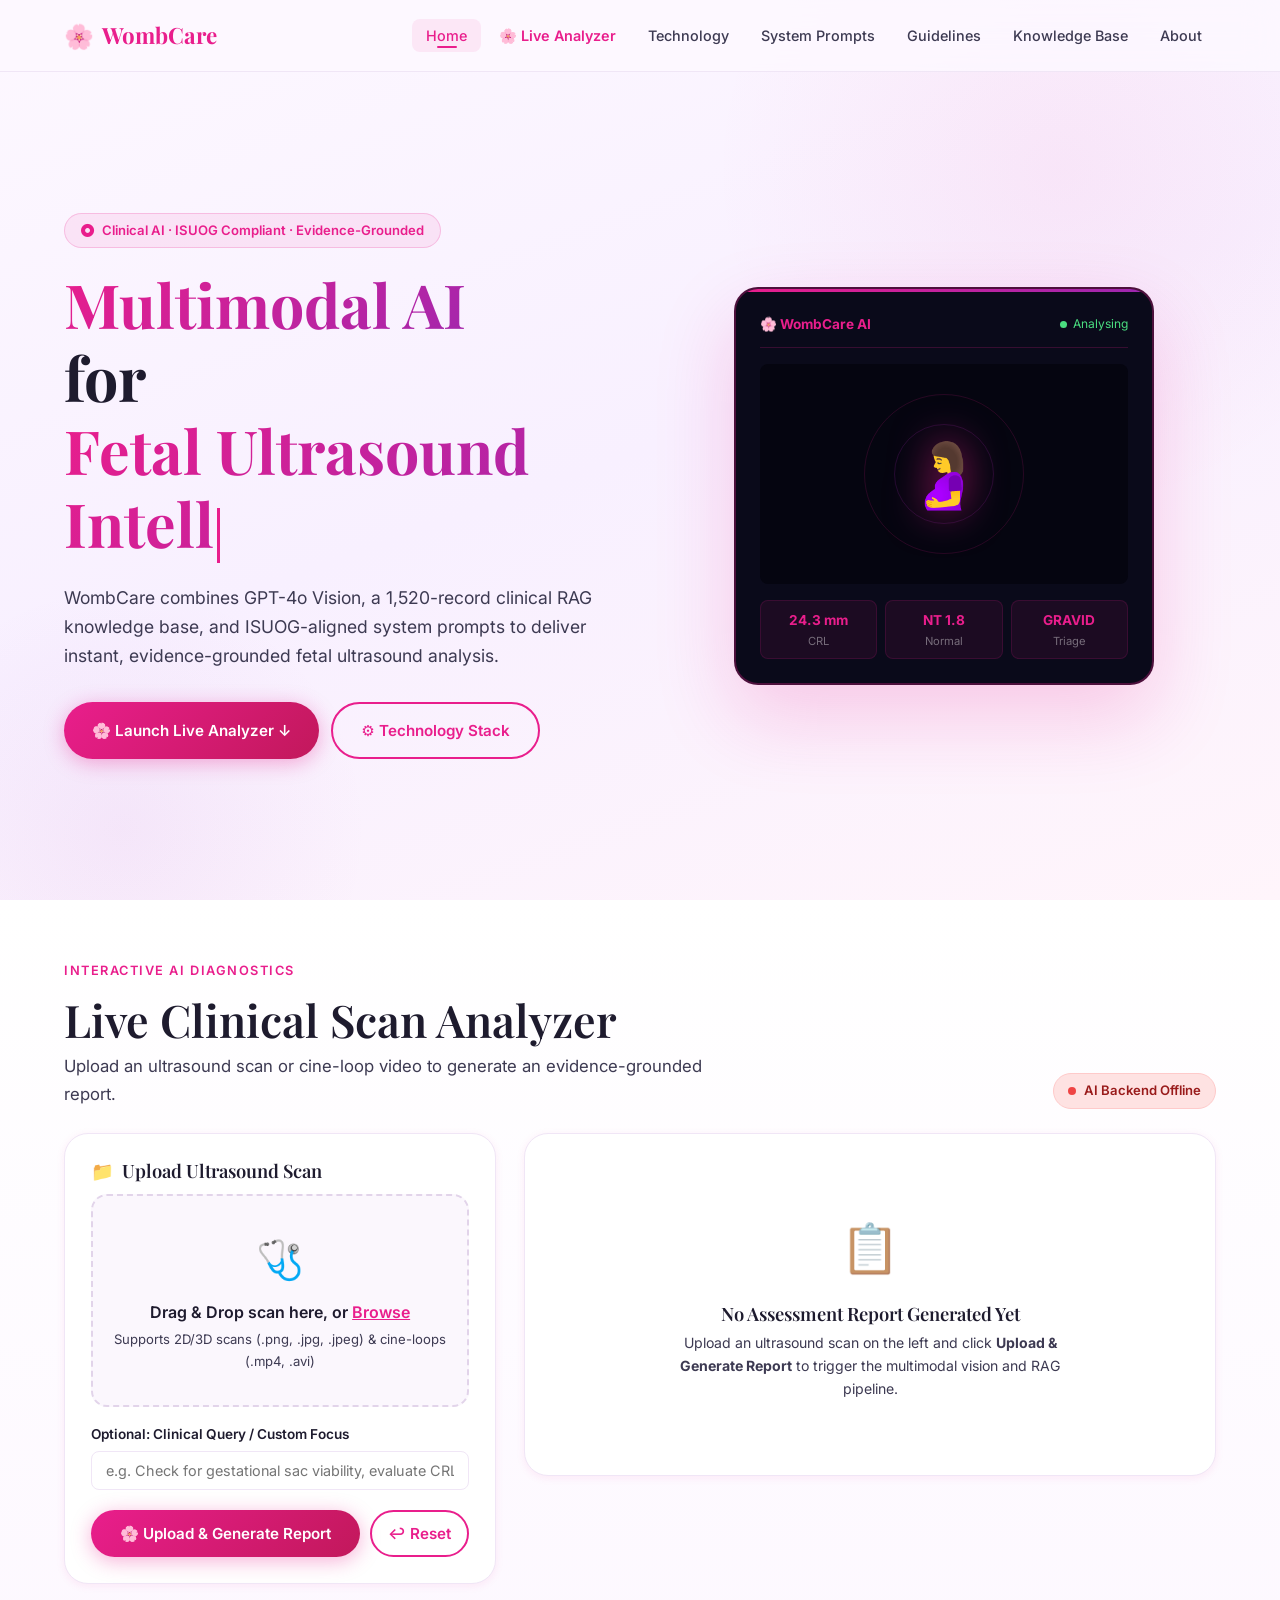
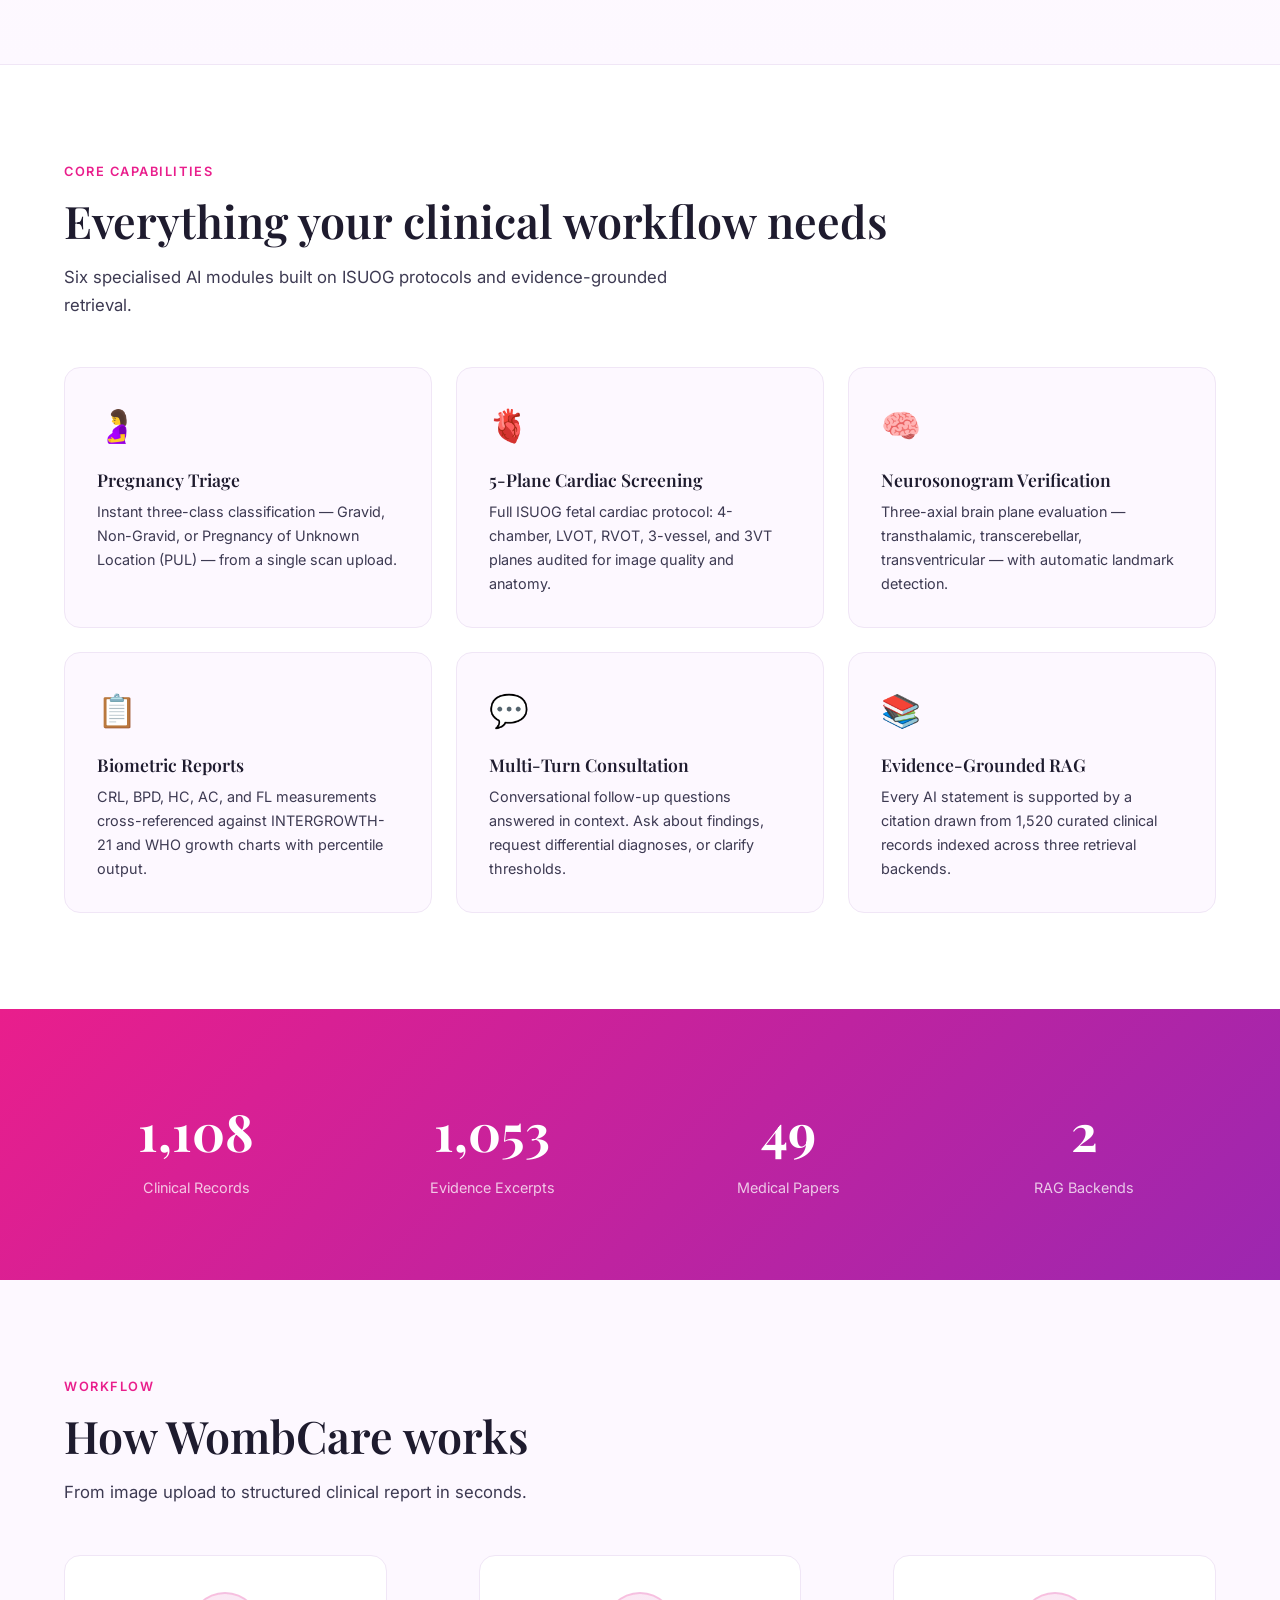
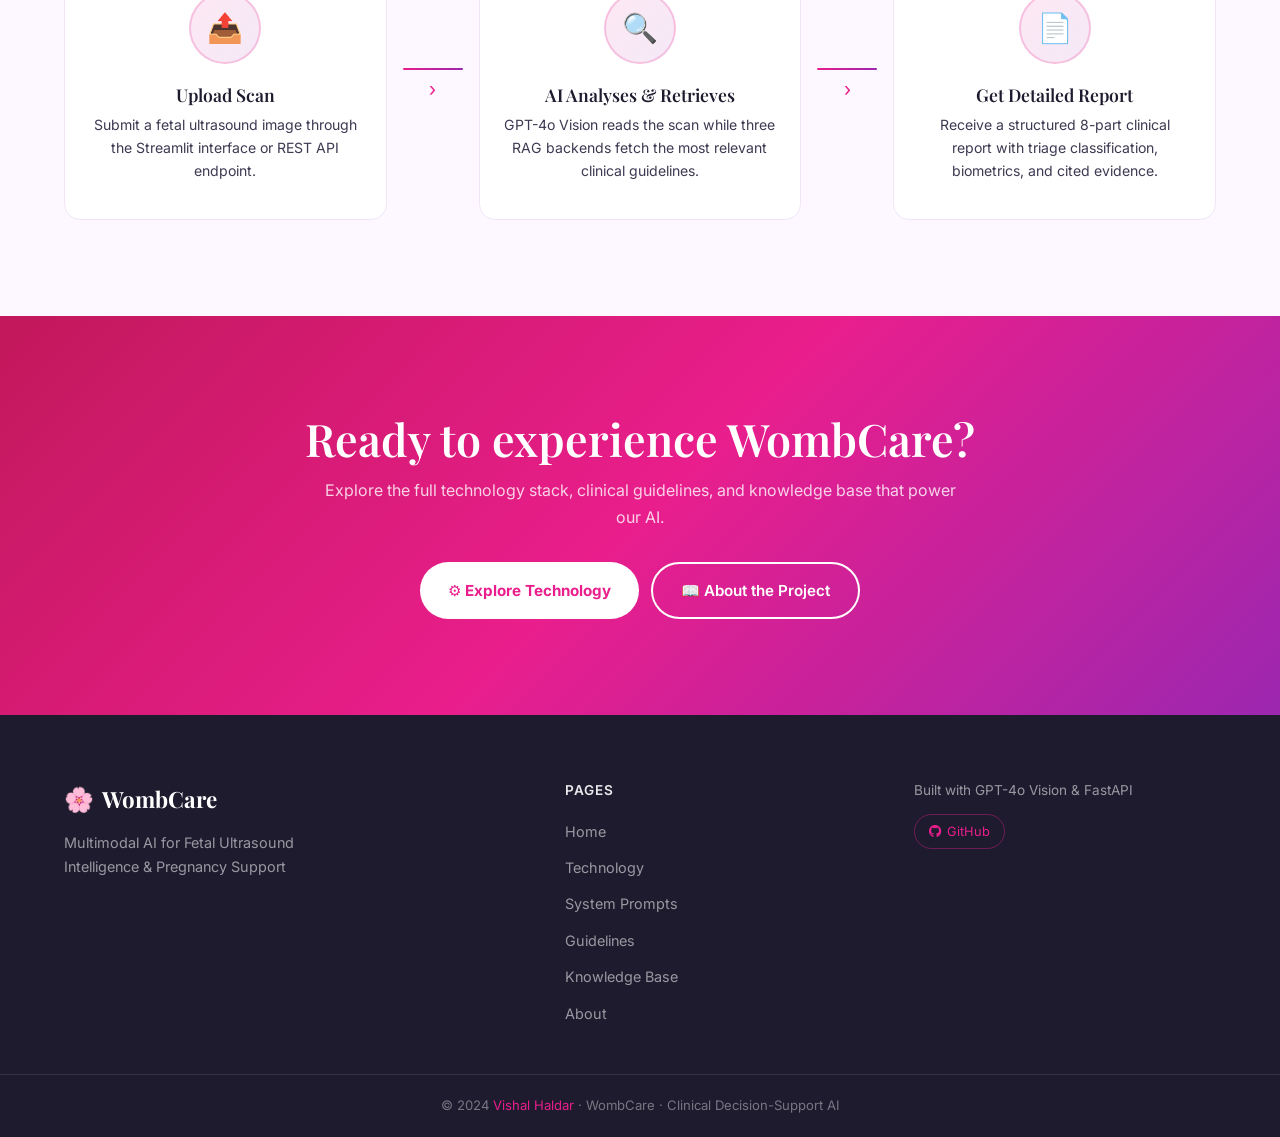
==== frontend/index.html @ 361a34a2 "Connect full HTML/CSS/JS frontend in frontend/ with FastAPI and interactive live scan analyzer" ====
<!DOCTYPE html>
<html lang="en">
<head>
  <meta charset="UTF-8" />
  <meta name="viewport" content="width=device-width, initial-scale=1.0" />
  <title>WombCare — Multimodal AI for Fetal Ultrasound Intelligence</title>
  <meta name="description" content="WombCare is an AI-powered clinical decision-support system for fetal ultrasound screening and pregnancy support, built on GPT-4o Vision." />
  <link rel="stylesheet" href="style.css" />
  <link rel="stylesheet" href="https://cdnjs.cloudflare.com/ajax/libs/font-awesome/6.5.1/css/all.min.css" />
  <link rel="preconnect" href="https://fonts.googleapis.com" />
  <link rel="preconnect" href="https://fonts.gstatic.com" crossorigin />
  <link href="https://fonts.googleapis.com/css2?family=Inter:wght@300;400;500;600;700&family=Playfair+Display:ital,wght@0,400;0,600;0,700;1,400&display=swap" rel="stylesheet" />
</head>
<body>

<!-- SKELETON LOADER -->
<div class="skeleton-overlay" role="status" aria-label="Loading WombCare">
  <div class="skeleton-logo">🌸</div>
</div>

<!-- NAVIGATION -->
<nav class="navbar" role="navigation" aria-label="Main navigation">
  <div class="nav-inner">
    <a href="index.html" class="nav-logo" aria-label="WombCare home">
      <span aria-hidden="true">🌸</span> WombCare
    </a>
    <ul class="nav-links" role="list">
      <li><a href="index.html">Home</a></li>
      <li><a href="#analyzer" style="color:var(--rose); font-weight:600;">🌸 Live Analyzer</a></li>
      <li><a href="technology.html">Technology</a></li>
      <li><a href="system-prompts.html">System Prompts</a></li>
      <li><a href="clinical-guidelines.html">Guidelines</a></li>
      <li><a href="rag-knowledge.html">Knowledge Base</a></li>
      <li><a href="about.html">About</a></li>
    </ul>
    <button class="nav-hamburger" aria-label="Open menu" aria-expanded="false">
      <span></span><span></span><span></span>
    </button>
  </div>
</nav>

<!-- MOBILE DRAWER -->
<nav class="nav-drawer" aria-label="Mobile navigation">
  <a href="index.html">🏠 Home</a>
  <a href="technology.html">⚙️ Technology</a>
  <a href="system-prompts.html">📋 System Prompts</a>
  <a href="clinical-guidelines.html">🏥 Guidelines</a>
  <a href="rag-knowledge.html">📚 Knowledge Base</a>
  <a href="about.html">👤 About</a>
</nav>

<!-- ══════════════════════════════════════════════════════════
     HERO
     ══════════════════════════════════════════════════════════ -->
<section class="hero" aria-label="Hero">
  <div class="container hero-inner">

    <!-- Text -->
    <div class="hero-text">
      <div class="hero-eyebrow">
        <i class="fas fa-circle-dot" aria-hidden="true"></i>
        Clinical AI · ISUOG Compliant · Evidence-Grounded
      </div>

      <h1>
        <span class="gradient-text" aria-hidden="true">Multimodal AI</span><br />
        for
        <span
          class="hero-typewriter gradient-text"
          data-phrases='["Fetal Ultrasound Intelligence","Pregnancy Decision Support","Powered by GPT-4o Vision"]'
          aria-live="polite"
          aria-label="Fetal Ultrasound Intelligence"
        ></span>
      </h1>

      <p class="hero-desc">
        WombCare combines GPT-4o Vision, a 1,520-record clinical RAG knowledge base, and ISUOG-aligned
        system prompts to deliver instant, evidence-grounded fetal ultrasound analysis.
      </p>

      <div class="hero-ctas">
        <a href="#analyzer" class="btn btn-primary">🌸 Launch Live Analyzer ↓</a>
        <a href="technology.html" class="btn btn-outline">⚙️ Technology Stack</a>
      </div>
    </div>

    <!-- Visual -->
    <div class="hero-visual" aria-hidden="true">
      <div class="scan-mock">
        <div class="scan-header">
          <span class="logo-sm">🌸 WombCare AI</span>
          <span class="scan-status">Analysing</span>
        </div>
        <div class="scan-canvas">
          <div class="scan-fetus">🤰</div>
        </div>
        <div class="scan-metrics">
          <div class="metric">
            <div class="metric-val">24.3 mm</div>
            <div class="metric-key">CRL</div>
          </div>
          <div class="metric">
            <div class="metric-val">NT 1.8</div>
            <div class="metric-key">Normal</div>
          </div>
          <div class="metric">
            <div class="metric-val">GRAVID</div>
            <div class="metric-key">Triage</div>
          </div>
        </div>
      </div>
    </div>

  </div>
</section>

<!-- ══════════════════════════════════════════════════════════
     LIVE CLINICAL SCAN ANALYZER
     ══════════════════════════════════════════════════════════ -->
<section class="section analyzer-section" id="analyzer" aria-labelledby="analyzer-heading">
  <div class="container">
    <div style="display:flex; justify-content:space-between; align-items:flex-end; margin-bottom:1.5rem; flex-wrap:wrap; gap:12px;">
      <div>
        <span class="section-label">Interactive AI Diagnostics</span>
        <h2 class="section-title" id="analyzer-heading" style="margin-bottom:0.4rem;">Live Clinical Scan Analyzer</h2>
        <p class="section-sub" style="margin-bottom:0;">Upload an ultrasound scan or cine-loop video to generate an evidence-grounded report.</p>
      </div>
      <div id="backend-status-pill" class="status-pill status-checking">
        <span class="status-dot"></span> <span id="backend-status-text">Checking AI Backend...</span>
      </div>
    </div>

    <div class="analyzer-grid">
      <!-- Left: Upload & Controls -->
      <div class="analyzer-card upload-card">
        <h3 style="font-size:1.15rem; margin-bottom:0.75rem; display:flex; align-items:center; gap:8px;">
          <span>📁</span> Upload Ultrasound Scan
        </h3>
        
        <div class="drop-zone" id="drop-zone">
          <input type="file" id="file-input" accept="image/*,video/*" style="display:none;" />
          <div id="drop-prompt">
            <div style="font-size:2.4rem; margin-bottom:8px;">🩺</div>
            <p style="font-weight:600; color:var(--ink); margin-bottom:4px;">Drag &amp; Drop scan here, or <span style="color:var(--rose); text-decoration:underline;">Browse</span></p>
            <p style="font-size:0.82rem; color:var(--ink-soft);">Supports 2D/3D scans (.png, .jpg, .jpeg) &amp; cine-loops (.mp4, .avi)</p>
          </div>
          <div id="preview-wrap" style="display:none; text-align:center;">
            <img id="preview-img" style="max-height:220px; max-width:100%; border-radius:10px; margin-bottom:8px; display:none; object-fit:contain;" />
            <video id="preview-vid" controls style="max-height:220px; max-width:100%; border-radius:10px; margin-bottom:8px; display:none;"></video>
            <div id="file-meta" style="font-size:0.82rem; color:var(--ink-soft); font-weight:500;"></div>
            <button type="button" id="change-file-btn" class="btn btn-outline" style="padding:4px 12px; font-size:0.8rem; margin-top:6px;">Change File</button>
          </div>
        </div>

        <div style="margin-top:1rem;">
          <label for="custom-query" style="font-size:0.85rem; font-weight:600; display:block; margin-bottom:6px; color:var(--ink);">
            Optional: Clinical Query / Custom Focus
          </label>
          <input type="text" id="custom-query" placeholder="e.g. Check for gestational sac viability, evaluate CRL, or 4-chamber view" class="custom-input" />
        </div>

        <div style="margin-top:1.25rem; display:flex; gap:10px;">
          <button id="analyze-btn" class="btn btn-primary" style="flex:1; justify-content:center;">
            <span>🌸 Upload &amp; Generate Report</span>
          </button>
          <button id="reset-btn" class="btn btn-outline" style="padding:10px 16px;">
            <span>↩ Reset</span>
          </button>
        </div>

        <div id="analysis-progress" style="display:none; margin-top:1rem; padding:12px 14px; background:var(--blush); border:1px solid var(--border); border-radius:12px;">
          <div style="display:flex; align-items:center; gap:10px; font-size:0.85rem; color:var(--rose-deep); font-weight:600;">
            <span class="spinner-ring"></span>
            <span id="progress-text">Consulting clinical knowledge base (rag-only)...</span>
          </div>
        </div>
      </div>

      <!-- Right: Detailed Report & Chat -->
      <div class="analyzer-card report-card" id="report-card">
        <div id="report-empty" style="text-align:center; padding:3rem 1.5rem; color:var(--ink-soft);">
          <div style="font-size:3rem; margin-bottom:1rem; opacity:0.8;">📋</div>
          <h4 style="font-size:1.15rem; color:var(--ink); margin-bottom:6px;">No Assessment Report Generated Yet</h4>
          <p style="font-size:0.88rem; max-width:400px; margin:0 auto;">
            Upload an ultrasound scan on the left and click <strong>Upload &amp; Generate Report</strong> to trigger the multimodal vision and RAG pipeline.
          </p>
        </div>

        <div id="report-content" style="display:none;">
          <!-- Triage Banner -->
          <div id="triage-banner" class="triage-banner banner-gravid">
            <div id="triage-title" style="font-size:1.05rem; font-weight:700; margin-bottom:2px;">🤰 PREGNANCY DETECTED (GRAVID)</div>
            <div id="triage-sub" style="font-size:0.86rem; opacity:0.9;">Obstetric anatomical structures identified and grounded in ISUOG screening guidelines.</div>
          </div>

          <!-- Report Actions -->
          <div style="display:flex; justify-content:space-between; align-items:center; margin-bottom:1rem; flex-wrap:wrap; gap:8px;">
            <div style="font-size:0.82rem; color:var(--ink-soft);" id="report-meta">Session ID: •••</div>
            <div style="display:flex; gap:8px;">
              <button id="download-report-btn" class="btn btn-outline" style="padding:6px 12px; font-size:0.8rem;">
                📥 Download Report (.md)
              </button>
            </div>
          </div>

          <!-- Formatted Markdown Report -->
          <div id="report-body" class="report-markdown-body"></div>

          <!-- Citations Accordion -->
          <div id="citations-section" style="margin-top:1.5rem; display:none;">
            <h4 style="font-size:0.95rem; margin-bottom:0.6rem; color:var(--ink); display:flex; align-items:center; gap:6px;">
              <span>📚</span> Clinical Knowledge Base Citations (<span id="citation-count">0</span>)
            </h4>
            <div id="citations-list" class="citations-container"></div>
          </div>

          <!-- Follow-up Consultation Chat -->
          <div class="chat-section" style="margin-top:1.8rem; border-top:1px solid var(--border); padding-top:1.2rem;">
            <h4 style="font-size:0.95rem; margin-bottom:0.8rem; color:var(--ink); display:flex; align-items:center; gap:6px;">
              <span>💬</span> Interactive Consultation &amp; Follow-Up
            </h4>
            <div id="chat-thread" class="chat-thread"></div>
            <div style="display:flex; gap:8px; margin-top:10px;">
              <input type="text" id="follow-up-input" placeholder="Ask a follow-up clinical question..." class="custom-input" style="flex:1;" />
              <button id="send-chat-btn" class="btn btn-primary" style="padding:10px 18px;">Send</button>
            </div>
          </div>
        </div>
      </div>
    </div>
  </div>
</section>

<!-- ══════════════════════════════════════════════════════════
     FEATURES
     ══════════════════════════════════════════════════════════ -->
<section class="section features" id="features" aria-labelledby="features-heading">
  <div class="container">
    <span class="section-label">Core Capabilities</span>
    <h2 class="section-title fade-up" id="features-heading">
      Everything your clinical workflow needs
    </h2>
    <p class="section-sub fade-up delay-1">
      Six specialised AI modules built on ISUOG protocols and evidence-grounded retrieval.
    </p>

    <div class="features-grid" role="list">

      <article class="feature-card fade-up" role="listitem">
        <span class="feature-icon" aria-hidden="true">🤰</span>
        <h3>Pregnancy Triage</h3>
        <p>Instant three-class classification — Gravid, Non-Gravid, or Pregnancy of Unknown Location (PUL) — from a single scan upload.</p>
      </article>

      <article class="feature-card fade-up delay-1" role="listitem">
        <span class="feature-icon" aria-hidden="true">🫀</span>
        <h3>5-Plane Cardiac Screening</h3>
        <p>Full ISUOG fetal cardiac protocol: 4-chamber, LVOT, RVOT, 3-vessel, and 3VT planes audited for image quality and anatomy.</p>
      </article>

      <article class="feature-card fade-up delay-2" role="listitem">
        <span class="feature-icon" aria-hidden="true">🧠</span>
        <h3>Neurosonogram Verification</h3>
        <p>Three-axial brain plane evaluation — transthalamic, transcerebellar, transventricular — with automatic landmark detection.</p>
      </article>

      <article class="feature-card fade-up delay-3" role="listitem">
        <span class="feature-icon" aria-hidden="true">📋</span>
        <h3>Biometric Reports</h3>
        <p>CRL, BPD, HC, AC, and FL measurements cross-referenced against INTERGROWTH-21 and WHO growth charts with percentile output.</p>
      </article>

      <article class="feature-card fade-up delay-4" role="listitem">
        <span class="feature-icon" aria-hidden="true">💬</span>
        <h3>Multi-Turn Consultation</h3>
        <p>Conversational follow-up questions answered in context. Ask about findings, request differential diagnoses, or clarify thresholds.</p>
      </article>

      <article class="feature-card fade-up delay-5" role="listitem">
        <span class="feature-icon" aria-hidden="true">📚</span>
        <h3>Evidence-Grounded RAG</h3>
        <p>Every AI statement is supported by a citation drawn from 1,520 curated clinical records indexed across three retrieval backends.</p>
      </article>

    </div>
  </div>
</section>

<!-- ══════════════════════════════════════════════════════════
     STATS
     ══════════════════════════════════════════════════════════ -->
<section class="stats" aria-label="Statistics">
  <div class="container">
    <div class="stats-grid">
      <div class="stat-item fade-up">
        <span class="stat-num" data-target="1520" aria-label="1,520 Clinical Records">0</span>
        <span class="stat-label">Clinical Records</span>
      </div>
      <div class="stat-item fade-up delay-1">
        <span class="stat-num" data-target="1445" aria-label="1,445 Evidence Excerpts">0</span>
        <span class="stat-label">Evidence Excerpts</span>
      </div>
      <div class="stat-item fade-up delay-2">
        <span class="stat-num" data-target="68" aria-label="68 Medical Papers">0</span>
        <span class="stat-label">Medical Papers</span>
      </div>
      <div class="stat-item fade-up delay-3">
        <span class="stat-num" data-target="3" aria-label="3 RAG Backends">0</span>
        <span class="stat-label">RAG Backends</span>
      </div>
    </div>
  </div>
</section>

<!-- ══════════════════════════════════════════════════════════
     HOW IT WORKS
     ══════════════════════════════════════════════════════════ -->
<section class="section how" id="how" aria-labelledby="how-heading">
  <div class="container">
    <span class="section-label">Workflow</span>
    <h2 class="section-title fade-up" id="how-heading">How WombCare works</h2>
    <p class="section-sub fade-up delay-1">
      From image upload to structured clinical report in seconds.
    </p>

    <div class="how-steps" role="list">

      <div class="how-step fade-up" role="listitem">
        <div class="how-step-icon" aria-hidden="true">📤</div>
        <h4>Upload Scan</h4>
        <p>Submit a fetal ultrasound image through the Streamlit interface or REST API endpoint.</p>
      </div>

      <div class="how-arrow" aria-hidden="true">
        <div class="how-arrow-line"></div>
        <span class="how-arrow-head">›</span>
      </div>

      <div class="how-step fade-up delay-2" role="listitem">
        <div class="how-step-icon" aria-hidden="true">🔍</div>
        <h4>AI Analyses &amp; Retrieves</h4>
        <p>GPT-4o Vision reads the scan while three RAG backends fetch the most relevant clinical guidelines.</p>
      </div>

      <div class="how-arrow" aria-hidden="true">
        <div class="how-arrow-line"></div>
        <span class="how-arrow-head">›</span>
      </div>

      <div class="how-step fade-up delay-4" role="listitem">
        <div class="how-step-icon" aria-hidden="true">📄</div>
        <h4>Get Detailed Report</h4>
        <p>Receive a structured 8-part clinical report with triage classification, biometrics, and cited evidence.</p>
      </div>

    </div>
  </div>
</section>

<!-- ══════════════════════════════════════════════════════════
     CTA BANNER
     ══════════════════════════════════════════════════════════ -->
<section class="cta-banner" aria-labelledby="cta-heading">
  <div class="container">
    <h2 id="cta-heading" class="fade-up">Ready to experience WombCare?</h2>
    <p class="fade-up delay-1">
      Explore the full technology stack, clinical guidelines, and knowledge base that power our AI.
    </p>
    <div class="fade-up delay-2" style="display:flex;gap:12px;justify-content:center;flex-wrap:wrap;">
      <a href="technology.html" class="btn btn-white">⚙️ Explore Technology</a>
      <a href="about.html" class="btn btn-outline" style="border-color:#fff;color:#fff;">📖 About the Project</a>
    </div>
  </div>
</section>

<!-- ══════════════════════════════════════════════════════════
     FOOTER
     ══════════════════════════════════════════════════════════ -->
<footer class="footer" role="contentinfo">
  <div class="container">
    <div class="footer-grid">
      <div class="footer-brand">
        <div class="nav-logo"><span>🌸</span> WombCare</div>
        <p>Multimodal AI for Fetal Ultrasound Intelligence &amp; Pregnancy Support</p>
      </div>
      <div class="footer-col">
        <h5>Pages</h5>
        <ul>
          <li><a href="index.html">Home</a></li>
          <li><a href="technology.html">Technology</a></li>
          <li><a href="system-prompts.html">System Prompts</a></li>
          <li><a href="clinical-guidelines.html">Guidelines</a></li>
          <li><a href="rag-knowledge.html">Knowledge Base</a></li>
          <li><a href="about.html">About</a></li>
        </ul>
      </div>
      <div class="footer-col">
        <p class="footer-tech">Built with GPT-4o Vision &amp; FastAPI</p>
        <a href="https://github.com/vishalhaldar" class="footer-badge" target="_blank" rel="noopener noreferrer">
          <i class="fab fa-github" aria-hidden="true"></i> GitHub
        </a>
      </div>
    </div>
  </div>
  <div class="footer-bottom">
    <div class="container">
      © 2024 <span>Vishal Haldar</span> · WombCare · Clinical Decision-Support AI
    </div>
  </div>
</footer>

<script src="script.js"></script>
</body>
</html>
---- frontend/style.css ----
/* ============================================================
   WombCare — Shared Stylesheet
   Medical AI for Fetal Ultrasound Intelligence
   ============================================================ */

@import url('https://fonts.googleapis.com/css2?family=Inter:wght@300;400;500;600;700&family=Playfair+Display:ital,wght@0,400;0,600;0,700;1,400&display=swap');

/* ── CSS Custom Properties ── */
:root {
  --rose:        #e91e8c;
  --rose-deep:   #c2185b;
  --lavender:    #9c27b0;
  --blush:       #fdf8ff;
  --lav-mid:     #ede7f6;
  --ink:         #1e1b2e;
  --ink-soft:    #3d3a52;
  --sage:        #d1fae5;
  --sage-text:   #065f46;
  --card-white:  #ffffff;
  --border:      #f0e6f6;
  --amber:       #fef3c7;
  --amber-text:  #92400e;
  --danger:      #fee2e2;
  --danger-text: #991b1b;

  --font-body: 'Inter', system-ui, sans-serif;
  --font-head: 'Playfair Display', Georgia, serif;

  --radius-sm:  8px;
  --radius-md:  16px;
  --radius-lg:  24px;
  --radius-xl:  32px;

  --shadow-sm:  0 2px 8px rgba(233,30,140,.08);
  --shadow-md:  0 8px 32px rgba(233,30,140,.12);
  --shadow-lg:  0 20px 60px rgba(233,30,140,.16);

  --nav-h: 72px;
  --transition: 0.3s cubic-bezier(.4,0,.2,1);
}

/* ── Reset ── */
*, *::before, *::after { box-sizing: border-box; margin: 0; padding: 0; }
html { scroll-behavior: smooth; font-size: 16px; }
body {
  font-family: var(--font-body);
  background: var(--blush);
  color: var(--ink);
  line-height: 1.65;
  -webkit-font-smoothing: antialiased;
  overflow-x: hidden;
}
img { max-width: 100%; display: block; }
a { color: inherit; text-decoration: none; }
ul { list-style: none; }
button { cursor: pointer; border: none; background: none; font-family: inherit; }

/* ── Typography ── */
h1, h2, h3, h4 {
  font-family: var(--font-head);
  line-height: 1.2;
  color: var(--ink);
}
h1 { font-size: clamp(2.2rem, 5vw, 3.8rem); font-weight: 700; }
h2 { font-size: clamp(1.8rem, 3.5vw, 2.8rem); font-weight: 600; }
h3 { font-size: clamp(1.2rem, 2.5vw, 1.6rem); font-weight: 600; }
h4 { font-size: 1.1rem; font-weight: 600; }
p  { color: var(--ink-soft); max-width: 65ch; }

/* ── Utility ── */
.container { max-width: 1200px; margin: 0 auto; padding: 0 24px; }
.text-rose { color: var(--rose); }
.text-center { text-align: center; }
.mt-4 { margin-top: 1rem; }
.mt-8 { margin-top: 2rem; }

/* ── Gradient text ── */
.gradient-text {
  background: linear-gradient(135deg, var(--rose) 0%, var(--lavender) 60%, var(--rose-deep) 100%);
  background-size: 200% auto;
  -webkit-background-clip: text;
  -webkit-text-fill-color: transparent;
  background-clip: text;
  animation: shimmer 4s linear infinite;
}
@keyframes shimmer {
  0%   { background-position: 0% center; }
  100% { background-position: 200% center; }
}

/* ── Buttons ── */
.btn {
  display: inline-flex;
  align-items: center;
  gap: 8px;
  padding: 14px 28px;
  border-radius: 50px;
  font-size: .95rem;
  font-weight: 600;
  font-family: var(--font-body);
  transition: var(--transition);
  white-space: nowrap;
}
.btn-primary {
  background: linear-gradient(135deg, var(--rose), var(--rose-deep));
  color: #fff;
  box-shadow: 0 4px 20px rgba(233,30,140,.35);
}
.btn-primary:hover {
  transform: translateY(-2px);
  box-shadow: 0 8px 32px rgba(233,30,140,.45);
}
.btn-outline {
  border: 2px solid var(--rose);
  color: var(--rose);
  background: transparent;
}
.btn-outline:hover {
  background: var(--rose);
  color: #fff;
  transform: translateY(-2px);
}

/* ── Section common ── */
.section {
  padding: 96px 0;
}
.section-label {
  font-size: .8rem;
  font-weight: 600;
  letter-spacing: .12em;
  color: var(--rose);
  text-transform: uppercase;
  margin-bottom: 12px;
  display: block;
}
.section-title { margin-bottom: 16px; }
.section-sub {
  color: var(--ink-soft);
  font-size: 1.05rem;
  margin-bottom: 48px;
  max-width: 60ch;
}

/* ────────────────────────────────────────────────────────────
   NAVIGATION
   ──────────────────────────────────────────────────────────── */
.navbar {
  position: fixed;
  top: 0; left: 0; right: 0;
  z-index: 1000;
  height: var(--nav-h);
  background: rgba(253,248,255,.85);
  backdrop-filter: blur(16px);
  -webkit-backdrop-filter: blur(16px);
  border-bottom: 1px solid var(--border);
  transition: height var(--transition), box-shadow var(--transition);
}
.navbar.scrolled {
  height: 60px;
  box-shadow: 0 4px 24px rgba(233,30,140,.1);
}
.nav-inner {
  max-width: 1200px;
  margin: 0 auto;
  padding: 0 24px;
  height: 100%;
  display: flex;
  align-items: center;
  justify-content: space-between;
}
.nav-logo {
  font-family: var(--font-head);
  font-size: 1.4rem;
  font-weight: 700;
  color: var(--rose);
  display: flex;
  align-items: center;
  gap: 8px;
}
.nav-logo span { font-size: 1.5rem; }
.nav-links {
  display: flex;
  align-items: center;
  gap: 4px;
}
.nav-links a {
  padding: 8px 14px;
  border-radius: var(--radius-sm);
  font-size: .9rem;
  font-weight: 500;
  color: var(--ink-soft);
  transition: var(--transition);
  position: relative;
}
.nav-links a:hover { color: var(--rose); }
.nav-links a.active {
  color: var(--rose);
  background: rgba(233,30,140,.08);
}
.nav-links a.active::after {
  content: '';
  position: absolute;
  bottom: 4px; left: 50%;
  transform: translateX(-50%);
  width: 20px; height: 2px;
  background: var(--rose);
  border-radius: 2px;
}

/* Hamburger */
.nav-hamburger {
  display: none;
  flex-direction: column;
  gap: 5px;
  padding: 8px;
  cursor: pointer;
}
.nav-hamburger span {
  display: block;
  width: 24px; height: 2px;
  background: var(--ink);
  border-radius: 2px;
  transition: var(--transition);
}
.nav-hamburger.open span:nth-child(1) { transform: rotate(45deg) translate(5px,5px); }
.nav-hamburger.open span:nth-child(2) { opacity: 0; }
.nav-hamburger.open span:nth-child(3) { transform: rotate(-45deg) translate(5px,-5px); }

/* Mobile drawer */
.nav-drawer {
  display: none;
  position: fixed;
  top: var(--nav-h); right: -100%;
  width: min(320px, 90vw);
  height: calc(100vh - var(--nav-h));
  background: var(--card-white);
  border-left: 1px solid var(--border);
  padding: 24px;
  flex-direction: column;
  gap: 8px;
  transition: right var(--transition);
  z-index: 999;
  box-shadow: -8px 0 40px rgba(0,0,0,.08);
}
.nav-drawer.open { right: 0; }
.nav-drawer a {
  display: block;
  padding: 14px 16px;
  border-radius: var(--radius-sm);
  font-weight: 500;
  color: var(--ink-soft);
  border-bottom: 1px solid var(--border);
  transition: var(--transition);
}
.nav-drawer a:hover, .nav-drawer a.active {
  color: var(--rose);
  background: rgba(233,30,140,.06);
}

/* ────────────────────────────────────────────────────────────
   FOOTER
   ──────────────────────────────────────────────────────────── */
.footer {
  background: var(--ink);
  color: rgba(255,255,255,.7);
  padding: 64px 0 0;
}
.footer-grid {
  display: grid;
  grid-template-columns: 1.5fr 1fr 1fr;
  gap: 48px;
  padding-bottom: 48px;
}
.footer-brand .nav-logo { color: #fff; margin-bottom: 12px; }
.footer-brand p { font-size: .9rem; color: rgba(255,255,255,.55); max-width: 30ch; }
.footer-col h5 {
  font-family: var(--font-body);
  font-size: .85rem;
  font-weight: 600;
  color: rgba(255,255,255,.9);
  margin-bottom: 16px;
  text-transform: uppercase;
  letter-spacing: .08em;
}
.footer-col ul { display: flex; flex-direction: column; gap: 10px; }
.footer-col ul a {
  font-size: .9rem;
  color: rgba(255,255,255,.55);
  transition: var(--transition);
}
.footer-col ul a:hover { color: var(--rose); }
.footer-tech {
  font-size: .85rem;
  color: rgba(255,255,255,.55);
  margin-bottom: 12px;
}
.footer-badge {
  display: inline-flex;
  align-items: center;
  gap: 6px;
  padding: 6px 14px;
  border: 1px solid rgba(233,30,140,.4);
  border-radius: 20px;
  font-size: .8rem;
  color: var(--rose);
  transition: var(--transition);
}
.footer-badge:hover { background: rgba(233,30,140,.1); }
.footer-bottom {
  border-top: 1px solid rgba(255,255,255,.1);
  padding: 20px 0;
  text-align: center;
  font-size: .82rem;
  color: rgba(255,255,255,.4);
}
.footer-bottom span { color: var(--rose); }

/* ────────────────────────────────────────────────────────────
   HERO — INDEX
   ──────────────────────────────────────────────────────────── */
.hero {
  min-height: 100vh;
  display: flex;
  align-items: center;
  padding-top: var(--nav-h);
  background: linear-gradient(160deg, var(--blush) 0%, #f8f0ff 50%, #fff5fb 100%);
  position: relative;
  overflow: hidden;
}
.hero::before {
  content: '';
  position: absolute;
  top: -20%; right: -10%;
  width: 700px; height: 700px;
  background: radial-gradient(circle, rgba(233,30,140,.06) 0%, transparent 70%);
  border-radius: 50%;
  pointer-events: none;
}
.hero::after {
  content: '';
  position: absolute;
  bottom: -20%; left: -10%;
  width: 500px; height: 500px;
  background: radial-gradient(circle, rgba(156,39,176,.06) 0%, transparent 70%);
  border-radius: 50%;
  pointer-events: none;
}
.hero-inner {
  display: grid;
  grid-template-columns: 1fr 1fr;
  gap: 64px;
  align-items: center;
  position: relative;
  z-index: 1;
}
.hero-eyebrow {
  display: inline-flex;
  align-items: center;
  gap: 8px;
  background: rgba(233,30,140,.08);
  border: 1px solid rgba(233,30,140,.2);
  border-radius: 50px;
  padding: 6px 16px;
  font-size: .82rem;
  font-weight: 600;
  color: var(--rose);
  margin-bottom: 20px;
}
.hero h1 { margin-bottom: 8px; }
.hero-typewriter {
  display: block;
  min-height: 1.2em;
}
.hero-typewriter .cursor {
  display: inline-block;
  width: 3px;
  height: .9em;
  background: var(--rose);
  margin-left: 3px;
  vertical-align: text-bottom;
  animation: blink .8s step-end infinite;
}
@keyframes blink { 50% { opacity: 0; } }
.hero-desc {
  font-size: 1.1rem;
  color: var(--ink-soft);
  margin: 20px 0 32px;
  max-width: 50ch;
}
.hero-ctas { display: flex; gap: 12px; flex-wrap: wrap; }

/* Ultrasound mockup */
.hero-visual {
  display: flex;
  justify-content: center;
  align-items: center;
}
.scan-mock {
  width: 420px;
  max-width: 100%;
  background: #0a0a1a;
  border-radius: var(--radius-lg);
  border: 2px solid rgba(233,30,140,.3);
  padding: 24px;
  box-shadow: 0 32px 80px rgba(233,30,140,.2), 0 0 0 1px rgba(255,255,255,.05);
  animation: float 4s ease-in-out infinite;
  position: relative;
  overflow: hidden;
}
.scan-mock::before {
  content: '';
  position: absolute;
  top: 0; left: 0; right: 0;
  height: 3px;
  background: linear-gradient(90deg, var(--rose), var(--lavender), var(--rose));
  background-size: 200% auto;
  animation: shimmer 2s linear infinite;
}
.scan-header {
  display: flex;
  justify-content: space-between;
  align-items: center;
  margin-bottom: 16px;
  padding-bottom: 12px;
  border-bottom: 1px solid rgba(233,30,140,.2);
}
.scan-header .logo-sm { color: var(--rose); font-weight: 700; font-size: .85rem; }
.scan-status {
  display: flex;
  align-items: center;
  gap: 6px;
  font-size: .75rem;
  color: #4ade80;
}
.scan-status::before {
  content: '';
  width: 7px; height: 7px;
  background: #4ade80;
  border-radius: 50%;
  animation: pulse-green 1.5s ease-in-out infinite;
}
@keyframes pulse-green {
  0%,100% { box-shadow: 0 0 0 0 rgba(74,222,128,.4); }
  50%      { box-shadow: 0 0 0 6px rgba(74,222,128,0); }
}
.scan-canvas {
  background: #050510;
  border-radius: var(--radius-sm);
  height: 220px;
  display: flex;
  align-items: center;
  justify-content: center;
  position: relative;
  overflow: hidden;
  margin-bottom: 16px;
}
/* Fake ultrasound rings */
.scan-canvas::before {
  content: '';
  position: absolute;
  width: 160px; height: 160px;
  border: 1px solid rgba(233,30,140,.15);
  border-radius: 50%;
  animation: sonar 2.5s ease-out infinite;
}
.scan-canvas::after {
  content: '';
  position: absolute;
  width: 100px; height: 100px;
  border: 1px solid rgba(156,39,176,.2);
  border-radius: 50%;
  animation: sonar 2.5s ease-out infinite .8s;
}
@keyframes sonar {
  0%   { transform: scale(.5); opacity: 1; }
  100% { transform: scale(2.5); opacity: 0; }
}
.scan-fetus {
  font-size: 4rem;
  position: relative;
  z-index: 1;
  filter: drop-shadow(0 0 20px rgba(233,30,140,.6));
}
.scan-metrics {
  display: grid;
  grid-template-columns: repeat(3, 1fr);
  gap: 8px;
}
.metric {
  background: rgba(233,30,140,.08);
  border: 1px solid rgba(233,30,140,.15);
  border-radius: 8px;
  padding: 8px;
  text-align: center;
}
.metric-val { font-size: .85rem; font-weight: 700; color: var(--rose); }
.metric-key { font-size: .7rem; color: rgba(255,255,255,.4); }

@keyframes float {
  0%,100% { transform: translateY(0); }
  50%      { transform: translateY(-14px); }
}

/* ── Features ── */
.features { background: var(--card-white); }
.features-grid {
  display: grid;
  grid-template-columns: repeat(3, 1fr);
  gap: 24px;
  margin-top: 48px;
}
.feature-card {
  background: var(--blush);
  border: 1px solid var(--border);
  border-radius: var(--radius-md);
  padding: 32px;
  transition: var(--transition);
  cursor: default;
}
.feature-card:hover {
  transform: translateY(-8px);
  box-shadow: var(--shadow-lg);
  border-color: rgba(233,30,140,.3);
  background: var(--card-white);
}
.feature-icon {
  font-size: 2rem;
  margin-bottom: 16px;
  display: block;
}
.feature-card h3 { font-size: 1.1rem; margin-bottom: 10px; }
.feature-card p  { font-size: .9rem; max-width: none; }

/* ── Stats ── */
.stats { background: linear-gradient(135deg, var(--rose), var(--lavender)); padding: 80px 0; }
.stats-grid {
  display: grid;
  grid-template-columns: repeat(4, 1fr);
  gap: 32px;
  text-align: center;
}
.stat-item {}
.stat-num {
  font-family: var(--font-head);
  font-size: clamp(2.4rem,4vw,3.4rem);
  font-weight: 700;
  color: #fff;
  display: block;
}
.stat-label {
  font-size: .9rem;
  color: rgba(255,255,255,.75);
  margin-top: 4px;
}

/* ── How it works ── */
.how { background: var(--blush); }
.how-steps {
  display: grid;
  grid-template-columns: 1fr auto 1fr auto 1fr;
  align-items: center;
  gap: 16px;
  margin-top: 48px;
}
.how-step {
  background: var(--card-white);
  border: 1px solid var(--border);
  border-radius: var(--radius-md);
  padding: 36px 24px;
  text-align: center;
  transition: var(--transition);
}
.how-step:hover { transform: translateY(-6px); box-shadow: var(--shadow-md); }
.how-step-icon {
  width: 72px; height: 72px;
  background: linear-gradient(135deg, rgba(233,30,140,.1), rgba(156,39,176,.1));
  border: 2px solid rgba(233,30,140,.2);
  border-radius: 50%;
  display: flex;
  align-items: center;
  justify-content: center;
  margin: 0 auto 20px;
  font-size: 1.8rem;
}
.how-step h4 { margin-bottom: 8px; }
.how-step p  { font-size: .88rem; max-width: none; }
.how-arrow {
  display: flex;
  flex-direction: column;
  align-items: center;
  gap: 4px;
}
.how-arrow-line {
  width: 60px; height: 2px;
  background: linear-gradient(90deg, var(--rose), var(--lavender));
  border-radius: 2px;
  position: relative;
  overflow: hidden;
}
.how-arrow-line::after {
  content: '';
  position: absolute;
  top: 0; left: -100%;
  width: 60%; height: 100%;
  background: rgba(255,255,255,.6);
  animation: flow-h 1.5s linear infinite;
}
@keyframes flow-h {
  to { left: 200%; }
}
.how-arrow-head { color: var(--rose); font-size: 1.2rem; }

/* ── CTA Banner ── */
.cta-banner {
  background: linear-gradient(135deg, var(--rose-deep), var(--rose), var(--lavender));
  padding: 96px 0;
  text-align: center;
}
.cta-banner h2 { color: #fff; margin-bottom: 12px; }
.cta-banner p  { color: rgba(255,255,255,.8); margin: 0 auto 32px; }
.btn-white {
  background: #fff;
  color: var(--rose);
  font-weight: 700;
}
.btn-white:hover {
  background: var(--lav-mid);
  transform: translateY(-2px);
  box-shadow: 0 8px 32px rgba(0,0,0,.2);
}

/* ────────────────────────────────────────────────────────────
   PAGE HERO (sub-pages)
   ──────────────────────────────────────────────────────────── */
.page-hero {
  padding: calc(var(--nav-h) + 80px) 0 80px;
  background: linear-gradient(160deg, var(--blush) 0%, #f0e8ff 100%);
  text-align: center;
  position: relative;
  overflow: hidden;
}
.page-hero::before {
  content: '';
  position: absolute;
  top: 50%; left: 50%;
  transform: translate(-50%,-50%);
  width: 800px; height: 400px;
  background: radial-gradient(ellipse, rgba(233,30,140,.05), transparent 70%);
  pointer-events: none;
}
.page-hero-icon { font-size: 3.5rem; margin-bottom: 16px; display: block; }
.page-hero h1 { margin-bottom: 16px; }
.page-hero p  { max-width: 55ch; margin: 0 auto; font-size: 1.05rem; }

/* ────────────────────────────────────────────────────────────
   TECHNOLOGY PAGE
   ──────────────────────────────────────────────────────────── */
.pipeline-section { background: var(--card-white); }
.pipeline-container {
  display: grid;
  grid-template-columns: 1fr auto 1fr auto 1fr;
  align-items: center;
  gap: 16px;
  margin-top: 48px;
}
.pipeline-card {
  border-radius: var(--radius-md);
  padding: 32px;
  cursor: pointer;
  transition: var(--transition);
  border: 2px solid transparent;
  position: relative;
  overflow: hidden;
}
.pipeline-card::before {
  content: '';
  position: absolute;
  top: 0; left: 0; right: 0;
  height: 4px;
}
.pipeline-card.blue   { background: #eff6ff; border-color: #bfdbfe; }
.pipeline-card.blue::before  { background: linear-gradient(90deg,#3b82f6,#60a5fa); }
.pipeline-card.purple { background: #faf5ff; border-color: #ddd6fe; }
.pipeline-card.purple::before { background: linear-gradient(90deg, var(--lavender),#a78bfa); }
.pipeline-card.rose   { background: #fff0f8; border-color: rgba(233,30,140,.3); }
.pipeline-card.rose::before   { background: linear-gradient(90deg, var(--rose), var(--rose-deep)); }
.pipeline-card:hover  {
  transform: translateY(-8px);
  box-shadow: var(--shadow-lg);
}
.pipeline-card.blue:hover   { border-color: #3b82f6; }
.pipeline-card.purple:hover { border-color: var(--lavender); }
.pipeline-card.rose:hover   { border-color: var(--rose); }
.pipeline-num {
  font-size: .75rem;
  font-weight: 700;
  text-transform: uppercase;
  letter-spacing: .12em;
  margin-bottom: 8px;
}
.pipeline-card.blue .pipeline-num   { color: #3b82f6; }
.pipeline-card.purple .pipeline-num { color: var(--lavender); }
.pipeline-card.rose .pipeline-num   { color: var(--rose); }
.pipeline-card h3 { font-size: 1.1rem; margin-bottom: 12px; }
.pipeline-card .pipeline-detail {
  max-height: 0;
  overflow: hidden;
  transition: max-height .5s ease;
}
.pipeline-card:hover .pipeline-detail { max-height: 300px; }
.pipeline-detail ul { display: flex; flex-direction: column; gap: 6px; margin-top: 12px; }
.pipeline-detail li {
  font-size: .85rem;
  color: var(--ink-soft);
  padding-left: 16px;
  position: relative;
}
.pipeline-detail li::before {
  content: '→';
  position: absolute;
  left: 0;
  color: var(--rose);
}
.pipeline-connector {
  display: flex;
  flex-direction: column;
  align-items: center;
  gap: 4px;
}
.pipeline-line {
  width: 50px; height: 2px;
  background: linear-gradient(90deg, var(--rose), var(--lavender));
  border-radius: 2px;
  position: relative;
  overflow: hidden;
}
.pipeline-line::after {
  content: '';
  position: absolute;
  width: 12px; height: 12px;
  background: var(--rose);
  border-radius: 50%;
  top: 50%; left: -12px;
  transform: translateY(-50%);
  box-shadow: 0 0 8px var(--rose);
  animation: dot-flow 2s linear infinite;
}
@keyframes dot-flow { to { left: calc(100% + 12px); } }

/* Tech stack grid */
.tech-grid {
  display: grid;
  grid-template-columns: repeat(4, 1fr);
  gap: 16px;
  margin-top: 48px;
}
.tech-card {
  background: var(--card-white);
  border: 1px solid var(--border);
  border-radius: var(--radius-md);
  padding: 24px;
  text-align: center;
  transition: var(--transition);
}
.tech-card:hover {
  border-color: rgba(233,30,140,.3);
  transform: translateY(-4px);
  box-shadow: var(--shadow-md);
}
.tech-card i { font-size: 1.8rem; color: var(--rose); margin-bottom: 10px; }
.tech-card .tech-icon-emoji { font-size: 1.8rem; margin-bottom: 10px; display: block; }
.tech-card h4 { font-size: .95rem; }
.tech-card p  { font-size: .8rem; margin-top: 4px; max-width: none; }

/* AI Models table */
.table-wrapper { overflow-x: auto; margin-top: 40px; }
table {
  width: 100%;
  border-collapse: collapse;
  font-size: .9rem;
}
thead th {
  background: linear-gradient(135deg, var(--rose), var(--lavender));
  color: #fff;
  padding: 14px 20px;
  text-align: left;
  font-weight: 600;
}
tbody tr { border-bottom: 1px solid var(--border); transition: background var(--transition); }
tbody tr:hover { background: rgba(233,30,140,.04); }
tbody td { padding: 14px 20px; color: var(--ink-soft); }
tbody td:first-child { font-weight: 600; color: var(--ink); }

/* Architecture flow */
.arch-flow {
  display: flex;
  align-items: center;
  gap: 0;
  overflow-x: auto;
  padding: 40px 0;
  margin-top: 20px;
}
.arch-node {
  background: var(--card-white);
  border: 2px solid var(--border);
  border-radius: var(--radius-md);
  padding: 20px 24px;
  text-align: center;
  min-width: 130px;
  flex-shrink: 0;
  transition: var(--transition);
}
.arch-node:hover { border-color: var(--rose); box-shadow: var(--shadow-md); }
.arch-node-icon { font-size: 1.5rem; margin-bottom: 6px; display: block; }
.arch-node h4 { font-size: .85rem; }
.arch-node p  { font-size: .75rem; max-width: none; margin-top: 4px; }
.arch-arrow {
  width: 48px; height: 2px;
  background: linear-gradient(90deg, var(--rose), var(--lavender));
  flex-shrink: 0;
  position: relative;
  overflow: hidden;
}
.arch-arrow::after {
  content: '';
  position: absolute;
  width: 8px; height: 8px;
  background: var(--lavender);
  border-radius: 50%;
  top: -3px; left: -8px;
  box-shadow: 0 0 6px var(--lavender);
  animation: dot-flow 1.8s linear infinite;
}
.arch-arrow::before {
  content: '▶';
  position: absolute;
  right: -4px; top: 50%;
  transform: translateY(-50%);
  color: var(--lavender);
  font-size: .6rem;
}

/* ────────────────────────────────────────────────────────────
   SYSTEM PROMPTS PAGE
   ──────────────────────────────────────────────────────────── */
.accordion-item {
  background: var(--card-white);
  border: 1px solid var(--border);
  border-radius: var(--radius-md);
  margin-bottom: 16px;
  overflow: hidden;
  transition: var(--transition);
}
.accordion-item:hover { border-color: rgba(233,30,140,.3); }
.accordion-header {
  display: flex;
  align-items: center;
  justify-content: space-between;
  padding: 24px 28px;
  cursor: pointer;
  user-select: none;
}
.accordion-header-left { display: flex; align-items: center; gap: 16px; }
.accordion-tier {
  width: 48px; height: 48px;
  border-radius: 50%;
  display: flex;
  align-items: center;
  justify-content: center;
  font-family: var(--font-head);
  font-size: 1.1rem;
  font-weight: 700;
  flex-shrink: 0;
}
.tier-1 { background: rgba(233,30,140,.1); color: var(--rose); }
.tier-2 { background: rgba(156,39,176,.1); color: var(--lavender); }
.tier-3 { background: rgba(194,24,91,.1); color: var(--rose-deep); }
.accordion-title h3 { font-size: 1.1rem; margin-bottom: 2px; }
.accordion-title p  { font-size: .85rem; margin: 0; max-width: none; }
.accordion-icon {
  width: 32px; height: 32px;
  border-radius: 50%;
  border: 1px solid var(--border);
  display: flex;
  align-items: center;
  justify-content: center;
  color: var(--rose);
  font-size: .8rem;
  transition: var(--transition);
  flex-shrink: 0;
}
.accordion-item.open .accordion-icon { transform: rotate(45deg); }
.accordion-body {
  max-height: 0;
  overflow: hidden;
  transition: max-height .5s ease;
  border-top: 1px solid transparent;
}
.accordion-item.open .accordion-body {
  max-height: 800px;
  border-top-color: var(--border);
}
.accordion-content { padding: 24px 28px; }
.acc-features { display: flex; flex-direction: column; gap: 12px; }
.acc-feature {
  display: flex;
  align-items: flex-start;
  gap: 12px;
}
.acc-feature-dot {
  width: 8px; height: 8px;
  border-radius: 50%;
  margin-top: 6px;
  flex-shrink: 0;
}
.acc-feature-dot.rose    { background: var(--rose); }
.acc-feature-dot.purple  { background: var(--lavender); }
.acc-feature-dot.deep    { background: var(--rose-deep); }
.acc-feature h4 { font-size: .95rem; margin-bottom: 3px; }
.acc-feature p  { font-size: .85rem; max-width: none; }

/* Threshold cards */
.threshold-grid {
  display: grid;
  grid-template-columns: repeat(auto-fit, minmax(200px, 1fr));
  gap: 16px;
  margin-top: 40px;
}
.threshold-card {
  border-radius: var(--radius-md);
  padding: 20px 24px;
  border: 1px solid;
}
.threshold-card.normal {
  background: var(--sage);
  border-color: #6ee7b7;
}
.threshold-card.amber {
  background: var(--amber);
  border-color: #fcd34d;
}
.threshold-card.danger {
  background: var(--danger);
  border-color: #fca5a5;
}
.threshold-card h4 { font-size: .9rem; margin-bottom: 6px; }
.threshold-card.normal h4 { color: var(--sage-text); }
.threshold-card.amber  h4 { color: var(--amber-text); }
.threshold-card.danger h4 { color: var(--danger-text); }
.threshold-val { font-size: 1.3rem; font-weight: 700; font-family: var(--font-head); }
.threshold-card.normal .threshold-val { color: #059669; }
.threshold-card.amber  .threshold-val { color: #d97706; }
.threshold-card.danger .threshold-val { color: #dc2626; }
.threshold-range { font-size: .78rem; margin-top: 4px; opacity: .8; max-width: none; }

/* Report mockup */
.report-mock {
  background: #0f0f1e;
  border-radius: var(--radius-md);
  padding: 32px;
  border: 1px solid rgba(233,30,140,.2);
  margin-top: 40px;
  font-family: 'Courier New', monospace;
  font-size: .82rem;
  color: #c4b5fd;
  line-height: 1.8;
  overflow-x: auto;
}
.report-mock .r-head { color: var(--rose); font-size: .95rem; font-weight: 700; margin-bottom: 16px; }
.report-mock .r-section { color: #a78bfa; font-weight: 700; margin-top: 12px; }
.report-mock .r-val { color: #86efac; }
.report-mock .r-flag { color: #fb923c; }
.report-mock .r-note { color: #94a3b8; font-style: italic; }

/* Comparison */
.comparison-grid { display: grid; grid-template-columns: 1fr 1fr; gap: 24px; margin-top: 40px; }
.cmp-card { border-radius: var(--radius-md); padding: 32px; border: 2px solid; }
.cmp-card.bad  { background: #fff7f7; border-color: #fca5a5; }
.cmp-card.good { background: #f0fdf4; border-color: #86efac; }
.cmp-card h4 { font-size: 1rem; margin-bottom: 16px; }
.cmp-card.bad  h4 { color: var(--danger-text); }
.cmp-card.good h4 { color: var(--sage-text); }
.cmp-card p  { font-size: .9rem; line-height: 1.7; max-width: none; }
.cmp-card.bad  p { color: #7f1d1d; }
.cmp-card.good p { color: #14532d; }

/* ────────────────────────────────────────────────────────────
   CLINICAL GUIDELINES PAGE
   ──────────────────────────────────────────────────────────── */
.standards-grid {
  display: grid;
  grid-template-columns: repeat(3, 1fr);
  gap: 24px;
  margin-top: 48px;
}
.standard-card {
  background: var(--card-white);
  border: 1px solid var(--border);
  border-radius: var(--radius-md);
  padding: 32px;
  text-align: center;
  transition: var(--transition);
}
.standard-card:hover {
  transform: translateY(-8px);
  box-shadow: var(--shadow-lg);
  border-color: rgba(233,30,140,.3);
}
.standard-abbr {
  font-family: var(--font-head);
  font-size: 1.8rem;
  font-weight: 700;
  background: linear-gradient(135deg, var(--rose), var(--lavender));
  -webkit-background-clip: text;
  -webkit-text-fill-color: transparent;
  background-clip: text;
  margin-bottom: 8px;
}
.standard-card h4 { font-size: .9rem; margin-bottom: 8px; color: var(--ink-soft); font-family: var(--font-body); font-weight: 400; }
.standard-card p  { font-size: .85rem; max-width: none; }

/* Trimester timeline */
.trimester-scroll { overflow-x: auto; padding: 20px 0; margin-top: 40px; }
.trimester-track {
  display: flex;
  gap: 0;
  min-width: 900px;
  align-items: stretch;
}
.trimester-block {
  flex: 1;
  background: var(--card-white);
  border: 1px solid var(--border);
  padding: 28px 24px;
  position: relative;
}
.trimester-block:first-child { border-radius: var(--radius-md) 0 0 var(--radius-md); }
.trimester-block:last-child  { border-radius: 0 var(--radius-md) var(--radius-md) 0; }
.trimester-block::after {
  content: '→';
  position: absolute;
  right: -14px; top: 50%;
  transform: translateY(-50%);
  color: var(--rose);
  font-size: 1.2rem;
  z-index: 1;
}
.trimester-block:last-child::after { display: none; }
.trim-label {
  font-size: .75rem;
  font-weight: 600;
  text-transform: uppercase;
  letter-spacing: .1em;
  color: var(--rose);
  margin-bottom: 8px;
}
.trimester-block h4 { font-size: 1rem; margin-bottom: 12px; }
.trimester-block ul { display: flex; flex-direction: column; gap: 6px; }
.trimester-block li {
  font-size: .83rem;
  color: var(--ink-soft);
  display: flex;
  align-items: center;
  gap: 6px;
}
.trimester-block li::before {
  content: '';
  width: 5px; height: 5px;
  background: var(--lavender);
  border-radius: 50%;
  flex-shrink: 0;
}

/* Bio reference table */
.bio-table tbody td:last-child { font-weight: 600; }
.badge {
  display: inline-block;
  padding: 2px 10px;
  border-radius: 20px;
  font-size: .75rem;
  font-weight: 600;
}
.badge-normal { background: var(--sage); color: var(--sage-text); }
.badge-flag   { background: var(--danger); color: var(--danger-text); }
.badge-warn   { background: var(--amber); color: var(--amber-text); }

/* ────────────────────────────────────────────────────────────
   RAG KNOWLEDGE PAGE
   ──────────────────────────────────────────────────────────── */
.kb-grid {
  display: grid;
  grid-template-columns: repeat(3, 1fr);
  gap: 24px;
  margin-top: 48px;
}
.kb-card {
  background: var(--card-white);
  border: 1px solid var(--border);
  border-radius: var(--radius-md);
  padding: 28px;
  transition: var(--transition);
}
.kb-card:hover {
  border-color: rgba(233,30,140,.3);
  transform: translateY(-6px);
  box-shadow: var(--shadow-md);
}
.kb-icon { font-size: 1.8rem; margin-bottom: 14px; display: block; }
.kb-card h3 { font-size: 1rem; margin-bottom: 6px; }
.kb-filename {
  font-family: 'Courier New', monospace;
  font-size: .78rem;
  background: rgba(233,30,140,.08);
  color: var(--rose);
  padding: 4px 10px;
  border-radius: 4px;
  display: inline-block;
  margin-bottom: 10px;
}
.kb-card p  { font-size: .87rem; max-width: none; }
.kb-count {
  margin-top: 12px;
  font-size: .8rem;
  font-weight: 600;
  color: var(--lavender);
}

/* Hybrid retrieval */
.retrieval-diagram {
  background: var(--card-white);
  border: 1px solid var(--border);
  border-radius: var(--radius-lg);
  padding: 48px;
  margin-top: 40px;
}
.ret-title { text-align: center; margin-bottom: 36px; }
.ret-flow {
  display: flex;
  align-items: center;
  justify-content: center;
  gap: 12px;
  flex-wrap: wrap;
}
.ret-node {
  background: var(--blush);
  border: 2px solid var(--border);
  border-radius: var(--radius-md);
  padding: 20px 24px;
  text-align: center;
  min-width: 130px;
}
.ret-node.query-node { border-color: var(--rose); background: rgba(233,30,140,.05); }
.ret-node.fts-node   { border-color: #3b82f6; background: #eff6ff; }
.ret-node.chroma-node{ border-color: var(--lavender); background: #faf5ff; }
.ret-node.oai-node   { border-color: #10b981; background: #f0fdf4; }
.ret-node.merge-node { border-color: var(--rose-deep); background: rgba(194,24,91,.06); }
.ret-node h4 { font-size: .85rem; margin-bottom: 4px; }
.ret-node p  { font-size: .75rem; max-width: none; }
.ret-arrow { color: var(--rose); font-size: 1.2rem; }
.ret-branches {
  display: flex;
  flex-direction: column;
  gap: 12px;
}

/* Sample records */
.sample-records-grid {
  display: grid;
  grid-template-columns: repeat(3, 1fr);
  gap: 24px;
  margin-top: 40px;
}
.sample-record {
  background: #0f0f1e;
  border-radius: var(--radius-md);
  padding: 24px;
  border: 1px solid rgba(233,30,140,.2);
  font-family: 'Courier New', monospace;
  font-size: .8rem;
  color: #c4b5fd;
  line-height: 1.7;
}
.sample-record .sr-type {
  display: inline-block;
  background: rgba(233,30,140,.15);
  color: var(--rose);
  font-size: .72rem;
  padding: 3px 10px;
  border-radius: 20px;
  margin-bottom: 12px;
  font-family: var(--font-body);
  font-weight: 600;
}
.sample-record .sr-key  { color: #f9a8d4; }
.sample-record .sr-val  { color: #86efac; }
.sample-record .sr-str  { color: #fed7aa; }

/* ────────────────────────────────────────────────────────────
   ABOUT PAGE
   ──────────────────────────────────────────────────────────── */
.dev-card {
  background: var(--card-white);
  border: 1px solid var(--border);
  border-radius: var(--radius-lg);
  padding: 48px;
  display: grid;
  grid-template-columns: auto 1fr;
  gap: 40px;
  align-items: center;
  margin-top: 48px;
  transition: var(--transition);
}
.dev-card:hover { box-shadow: var(--shadow-lg); }
.dev-avatar {
  width: 120px; height: 120px;
  border-radius: 50%;
  background: linear-gradient(135deg, var(--rose), var(--lavender));
  display: flex;
  align-items: center;
  justify-content: center;
  font-size: 3rem;
  flex-shrink: 0;
  box-shadow: 0 8px 32px rgba(233,30,140,.3);
}
.dev-info h3 { font-size: 1.6rem; margin-bottom: 4px; }
.dev-role {
  font-size: .95rem;
  color: var(--rose);
  font-weight: 600;
  margin-bottom: 16px;
}
.dev-skills {
  display: flex;
  flex-wrap: wrap;
  gap: 8px;
  margin-top: 16px;
}
.dev-skill {
  background: rgba(233,30,140,.08);
  border: 1px solid rgba(233,30,140,.2);
  color: var(--rose);
  padding: 4px 14px;
  border-radius: 20px;
  font-size: .82rem;
  font-weight: 500;
}

/* Timeline */
.timeline { position: relative; padding: 20px 0; margin-top: 48px; }
.timeline::before {
  content: '';
  position: absolute;
  left: 50%; top: 0; bottom: 0;
  width: 2px;
  background: linear-gradient(to bottom, var(--rose), var(--lavender));
  transform: translateX(-50%);
}
.timeline-item {
  display: flex;
  align-items: flex-start;
  gap: 32px;
  margin-bottom: 40px;
  position: relative;
}
.timeline-item:nth-child(odd)  { flex-direction: row-reverse; text-align: right; }
.timeline-item:nth-child(even) { flex-direction: row; text-align: left; }
.timeline-content {
  flex: 1;
  background: var(--card-white);
  border: 1px solid var(--border);
  border-radius: var(--radius-md);
  padding: 24px;
  transition: var(--transition);
}
.timeline-content:hover { box-shadow: var(--shadow-md); border-color: rgba(233,30,140,.3); }
.timeline-dot {
  width: 48px; height: 48px;
  border-radius: 50%;
  background: linear-gradient(135deg, var(--rose), var(--lavender));
  display: flex;
  align-items: center;
  justify-content: center;
  font-size: 1.2rem;
  flex-shrink: 0;
  z-index: 1;
  box-shadow: 0 4px 16px rgba(233,30,140,.3);
}
.timeline-content h4 { font-size: 1rem; margin-bottom: 6px; }
.timeline-content p  { font-size: .88rem; max-width: none; }

/* GitHub card */
.github-card {
  background: #0d1117;
  border: 1px solid #30363d;
  border-radius: var(--radius-md);
  padding: 40px;
  display: flex;
  align-items: center;
  justify-content: space-between;
  gap: 24px;
  margin-top: 48px;
  transition: var(--transition);
}
.github-card:hover { border-color: var(--rose); box-shadow: 0 8px 32px rgba(233,30,140,.15); }
.github-info h3 { color: #f0f6fc; margin-bottom: 8px; }
.github-info p  { color: #8b949e; max-width: none; font-size: .9rem; }
.github-badges { display: flex; gap: 10px; margin-top: 14px; flex-wrap: wrap; }
.gh-badge {
  background: rgba(233,30,140,.15);
  border: 1px solid rgba(233,30,140,.3);
  color: var(--rose);
  padding: 4px 12px;
  border-radius: 20px;
  font-size: .78rem;
  font-weight: 600;
}
.github-cta .btn-primary { background: linear-gradient(135deg, var(--rose), var(--lavender)); }

/* Disclaimer */
.disclaimer {
  background: var(--amber);
  border: 1px solid #fcd34d;
  border-radius: var(--radius-md);
  padding: 28px 32px;
  display: flex;
  gap: 16px;
  align-items: flex-start;
  margin-top: 48px;
}
.disclaimer-icon { font-size: 1.5rem; flex-shrink: 0; }
.disclaimer h4 { font-size: .95rem; color: var(--amber-text); margin-bottom: 6px; }
.disclaimer p  { font-size: .88rem; color: #78350f; max-width: none; }

/* ────────────────────────────────────────────────────────────
   SCROLL ANIMATION
   ──────────────────────────────────────────────────────────── */
.fade-up {
  opacity: 0;
  transform: translateY(32px);
  transition: opacity .7s ease, transform .7s ease;
}
.fade-up.visible {
  opacity: 1;
  transform: translateY(0);
}
.fade-up.delay-1 { transition-delay: .1s; }
.fade-up.delay-2 { transition-delay: .2s; }
.fade-up.delay-3 { transition-delay: .3s; }
.fade-up.delay-4 { transition-delay: .4s; }
.fade-up.delay-5 { transition-delay: .5s; }

/* ────────────────────────────────────────────────────────────
   LOADING SKELETON
   ──────────────────────────────────────────────────────────── */
.skeleton-overlay {
  position: fixed;
  inset: 0;
  background: var(--blush);
  z-index: 9999;
  display: flex;
  align-items: center;
  justify-content: center;
  transition: opacity .5s ease;
}
.skeleton-overlay.hidden { opacity: 0; pointer-events: none; }
.skeleton-logo {
  font-size: 3rem;
  animation: skeleton-pulse 1s ease-in-out infinite alternate;
}
@keyframes skeleton-pulse {
  from { opacity: .4; transform: scale(.95); }
  to   { opacity: 1;  transform: scale(1.05); }
}

/* ────────────────────────────────────────────────────────────
   REDUCED MOTION
   ──────────────────────────────────────────────────────────── */
@media (prefers-reduced-motion: reduce) {
  *, *::before, *::after { animation-duration: .01ms !important; transition-duration: .01ms !important; }
}

/* ────────────────────────────────────────────────────────────
   RESPONSIVE
   ──────────────────────────────────────────────────────────── */
@media (max-width: 1024px) {
  .features-grid  { grid-template-columns: repeat(2, 1fr); }
  .tech-grid      { grid-template-columns: repeat(3, 1fr); }
  .pipeline-container { grid-template-columns: 1fr; gap: 24px; }
  .pipeline-connector { display: none; }
  .how-steps { grid-template-columns: 1fr; }
  .how-arrow { display: none; }
  .stats-grid { grid-template-columns: repeat(2, 1fr); }
  .standards-grid { grid-template-columns: repeat(2, 1fr); }
  .kb-grid { grid-template-columns: repeat(2, 1fr); }
  .sample-records-grid { grid-template-columns: 1fr; }
  .comparison-grid { grid-template-columns: 1fr; }
  .timeline::before { left: 24px; }
  .timeline-item,
  .timeline-item:nth-child(odd) { flex-direction: row; text-align: left; }
  .timeline-item .timeline-content { order: 1; }
  .timeline-item .timeline-dot    { order: 0; }
  .footer-grid { grid-template-columns: 1fr 1fr; }
  .footer-brand { grid-column: 1 / -1; }
}

@media (max-width: 768px) {
  .nav-links  { display: none; }
  .nav-hamburger { display: flex; }
  .nav-drawer    { display: flex; }

  .hero-inner    { grid-template-columns: 1fr; gap: 40px; }
  .hero-visual   { order: -1; }
  .scan-mock     { width: 100%; }
  .features-grid { grid-template-columns: 1fr; }
  .stats-grid    { grid-template-columns: 1fr 1fr; }
  .tech-grid     { grid-template-columns: repeat(2, 1fr); }
  .standards-grid { grid-template-columns: 1fr; }
  .kb-grid       { grid-template-columns: 1fr; }
  .dev-card      { grid-template-columns: 1fr; text-align: center; }
  .dev-avatar    { margin: 0 auto; }
  .github-card   { flex-direction: column; }
  .footer-grid   { grid-template-columns: 1fr; }
  .comparison-grid { grid-template-columns: 1fr; }
  .arch-flow     { justify-content: flex-start; }
}

@media (max-width: 480px) {
  .section { padding: 64px 0; }
  .stats-grid { grid-template-columns: 1fr; }
  .tech-grid  { grid-template-columns: 1fr 1fr; }
  h1 { font-size: 2rem; }
  h2 { font-size: 1.5rem; }
}

/* ============================================================
   LIVE SCAN ANALYZER STYLES
   ============================================================ */
.analyzer-section {
  background: linear-gradient(180deg, #ffffff 0%, var(--blush) 100%);
  padding: 60px 0 80px;
  border-bottom: 1px solid var(--border);
}

.status-pill {
  display: inline-flex;
  align-items: center;
  gap: 8px;
  padding: 6px 14px;
  border-radius: 999px;
  font-size: 0.82rem;
  font-weight: 600;
  transition: var(--transition);
}
.status-checking { background: var(--lav-mid); color: var(--lavender); }
.status-online   { background: #d1fae5; color: #065f46; border: 1px solid #a7f3d0; }
.status-offline  { background: #fee2e2; color: #991b1b; border: 1px solid #fecaca; }

.status-dot {
  width: 8px;
  height: 8px;
  border-radius: 50%;
  display: inline-block;
}
.status-online .status-dot { background: #10b981; box-shadow: 0 0 8px #10b981; animation: pulse 2s infinite; }
.status-offline .status-dot { background: #ef4444; }
.status-checking .status-dot { background: var(--lavender); }

.analyzer-grid {
  display: grid;
  grid-template-columns: 1fr 1.6fr;
  gap: 28px;
  align-items: start;
}

@media (max-width: 992px) {
  .analyzer-grid { grid-template-columns: 1fr; }
}

.analyzer-card {
  background: var(--card-white);
  border: 1px solid var(--border);
  border-radius: var(--radius-lg);
  padding: 26px;
  box-shadow: var(--shadow-sm);
  transition: var(--transition);
}
.analyzer-card:hover {
  box-shadow: var(--shadow-md);
  border-color: #fbcfe8;
}

.drop-zone {
  border: 2px dashed #e2d4ea;
  border-radius: var(--radius-md);
  padding: 2rem 1.25rem;
  text-align: center;
  background: #fbf7fd;
  cursor: pointer;
  transition: var(--transition);
}
.drop-zone:hover, .drop-zone.dragover {
  border-color: var(--rose);
  background: #fdf2f8;
}

.custom-input {
  width: 100%;
  padding: 10px 14px;
  border: 1.5px solid var(--border);
  border-radius: var(--radius-sm);
  font-family: var(--font-body);
  font-size: 0.9rem;
  color: var(--ink);
  outline: none;
  transition: var(--transition);
}
.custom-input:focus {
  border-color: var(--rose);
  box-shadow: 0 0 0 3px rgba(233,30,140,0.12);
}

.spinner-ring {
  width: 16px;
  height: 16px;
  border: 2.5px solid rgba(233,30,140,0.2);
  border-top-color: var(--rose);
  border-radius: 50%;
  display: inline-block;
  animation: spin 0.8s linear infinite;
}
@keyframes spin { to { transform: rotate(360deg); } }

/* Triage Banners */
.triage-banner {
  border-radius: var(--radius-md);
  padding: 14px 18px;
  margin-bottom: 1.25rem;
}
.banner-gravid {
  background: #ecfdf5;
  border-left: 5px solid #059669;
  color: #064e3b;
}
.banner-nongravid {
  background: #fdf2f8;
  border-left: 5px solid var(--rose);
  color: #831843;
}
.banner-indeterminate {
  background: #fffbeb;
  border-left: 5px solid #d97706;
  color: #78350f;
}

/* Report Body Typography & Table */
.report-markdown-body {
  font-size: 0.92rem;
  line-height: 1.65;
  color: var(--ink);
}
.report-markdown-body h3 {
  font-size: 1.12rem;
  margin: 1.2rem 0 0.5rem;
  color: var(--ink);
  border-bottom: 1px solid var(--border);
  padding-bottom: 4px;
}
.report-markdown-body h4 {
  font-size: 1rem;
  margin: 1rem 0 0.35rem;
  color: var(--ink);
}
.report-markdown-body p { margin-bottom: 0.75rem; }
.report-markdown-body ul { padding-left: 1.25rem; margin-bottom: 0.75rem; }
.report-markdown-body li { margin-bottom: 4px; }
.report-markdown-body table {
  width: 100%;
  border-collapse: collapse;
  margin: 1rem 0;
  font-size: 0.86rem;
}
.report-markdown-body th, .report-markdown-body td {
  padding: 8px 12px;
  border: 1px solid var(--border);
  text-align: left;
}
.report-markdown-body th {
  background: #faf5ff;
  font-weight: 600;
  color: var(--ink);
}
.report-markdown-body tr:nth-child(even) { background: #fdfbfd; }
.report-markdown-body blockquote {
  border-left: 4px solid var(--rose);
  padding: 8px 14px;
  background: #fdf4f9;
  margin: 1rem 0;
  border-radius: 0 var(--radius-sm) var(--radius-sm) 0;
  font-size: 0.86rem;
  color: var(--ink-soft);
}

/* Citations list */
.citations-container {
  display: flex;
  flex-direction: column;
  gap: 8px;
}
.citation-item {
  background: #faf7fd;
  border: 1px solid var(--border);
  border-radius: var(--radius-sm);
  padding: 10px 14px;
  font-size: 0.84rem;
}
.citation-item-header {
  font-weight: 600;
  color: var(--rose-deep);
  margin-bottom: 4px;
}

/* Chat thread */
.chat-thread {
  max-height: 280px;
  overflow-y: auto;
  display: flex;
  flex-direction: column;
  gap: 10px;
  padding: 8px 0;
}
.chat-bubble {
  max-width: 85%;
  padding: 10px 14px;
  border-radius: 14px;
  font-size: 0.88rem;
  line-height: 1.5;
}
.chat-bubble-user {
  align-self: flex-end;
  background: var(--rose);
  color: #ffffff;
  border-bottom-right-radius: 2px;
}
.chat-bubble-asst {
  align-self: flex-start;
  background: #f3e8ff;
  color: var(--ink);
  border-bottom-left-radius: 2px;
  border: 1px solid #e9d5ff;
}
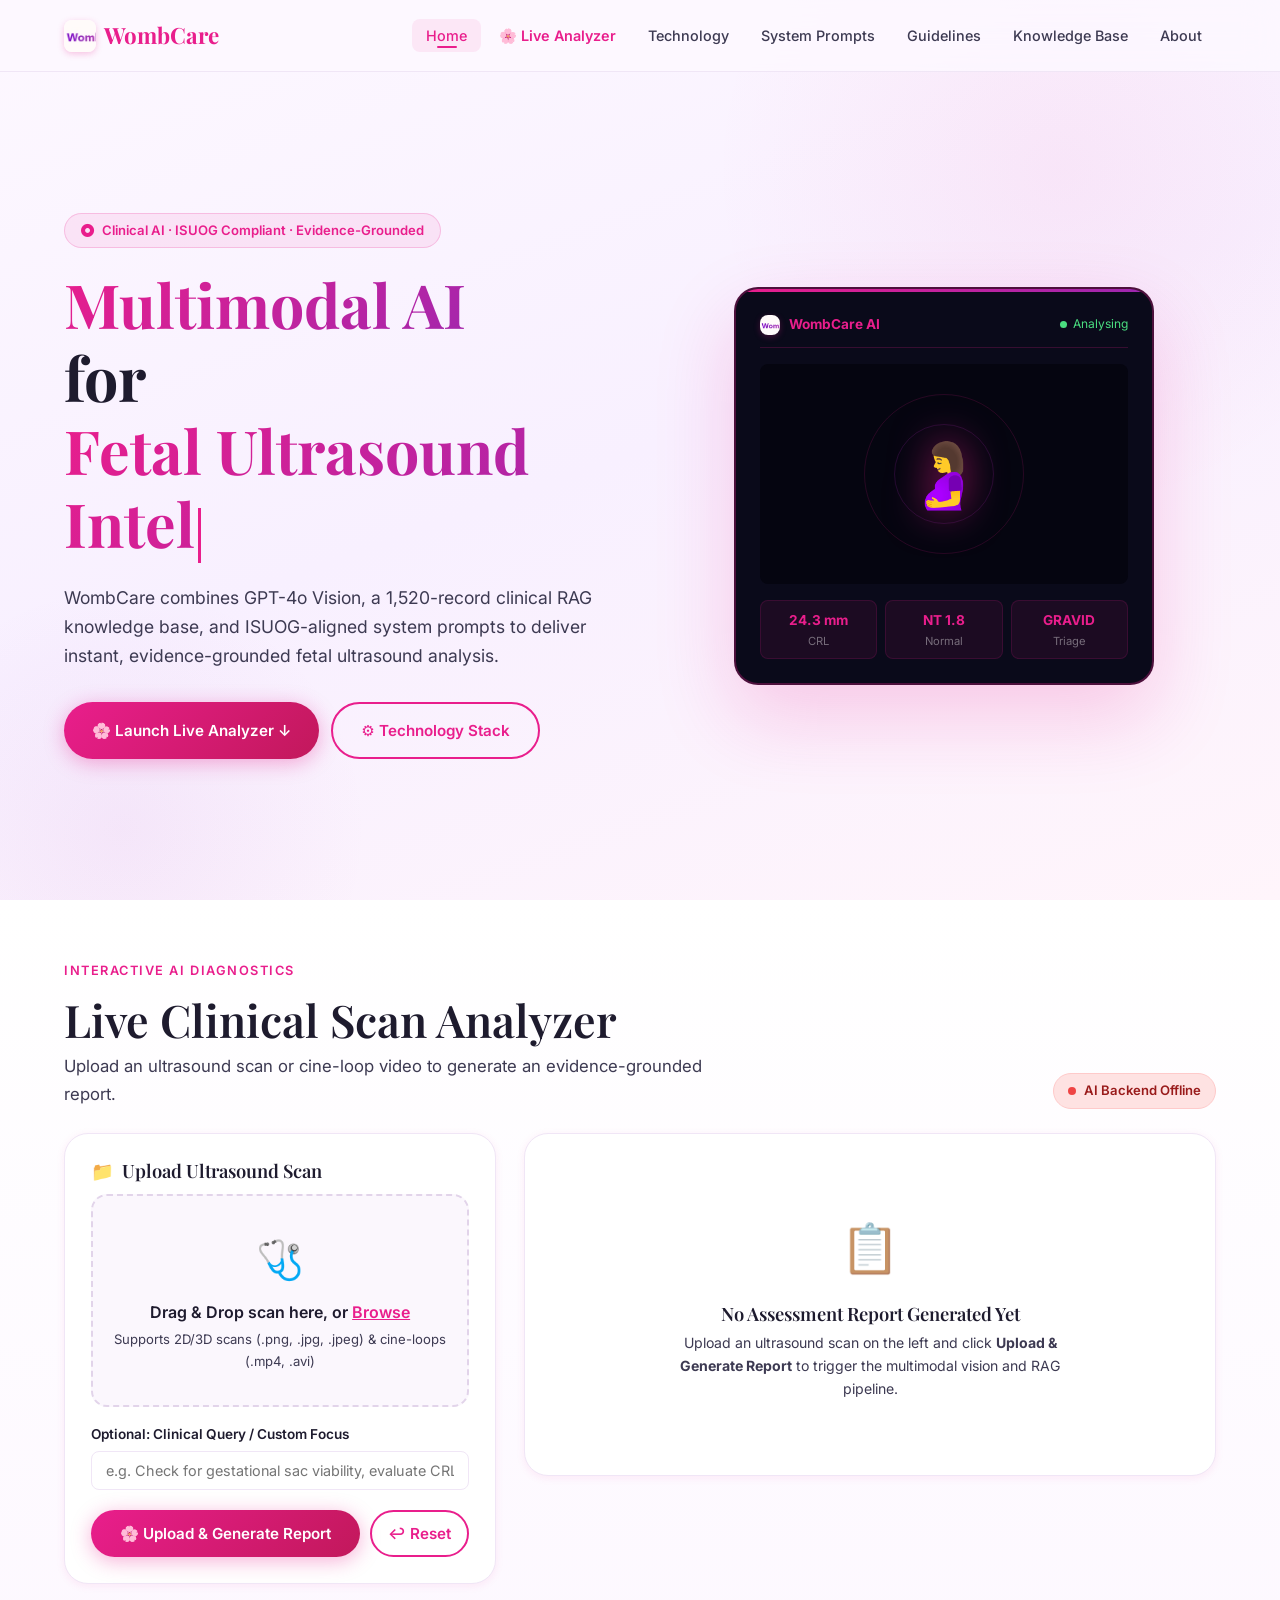
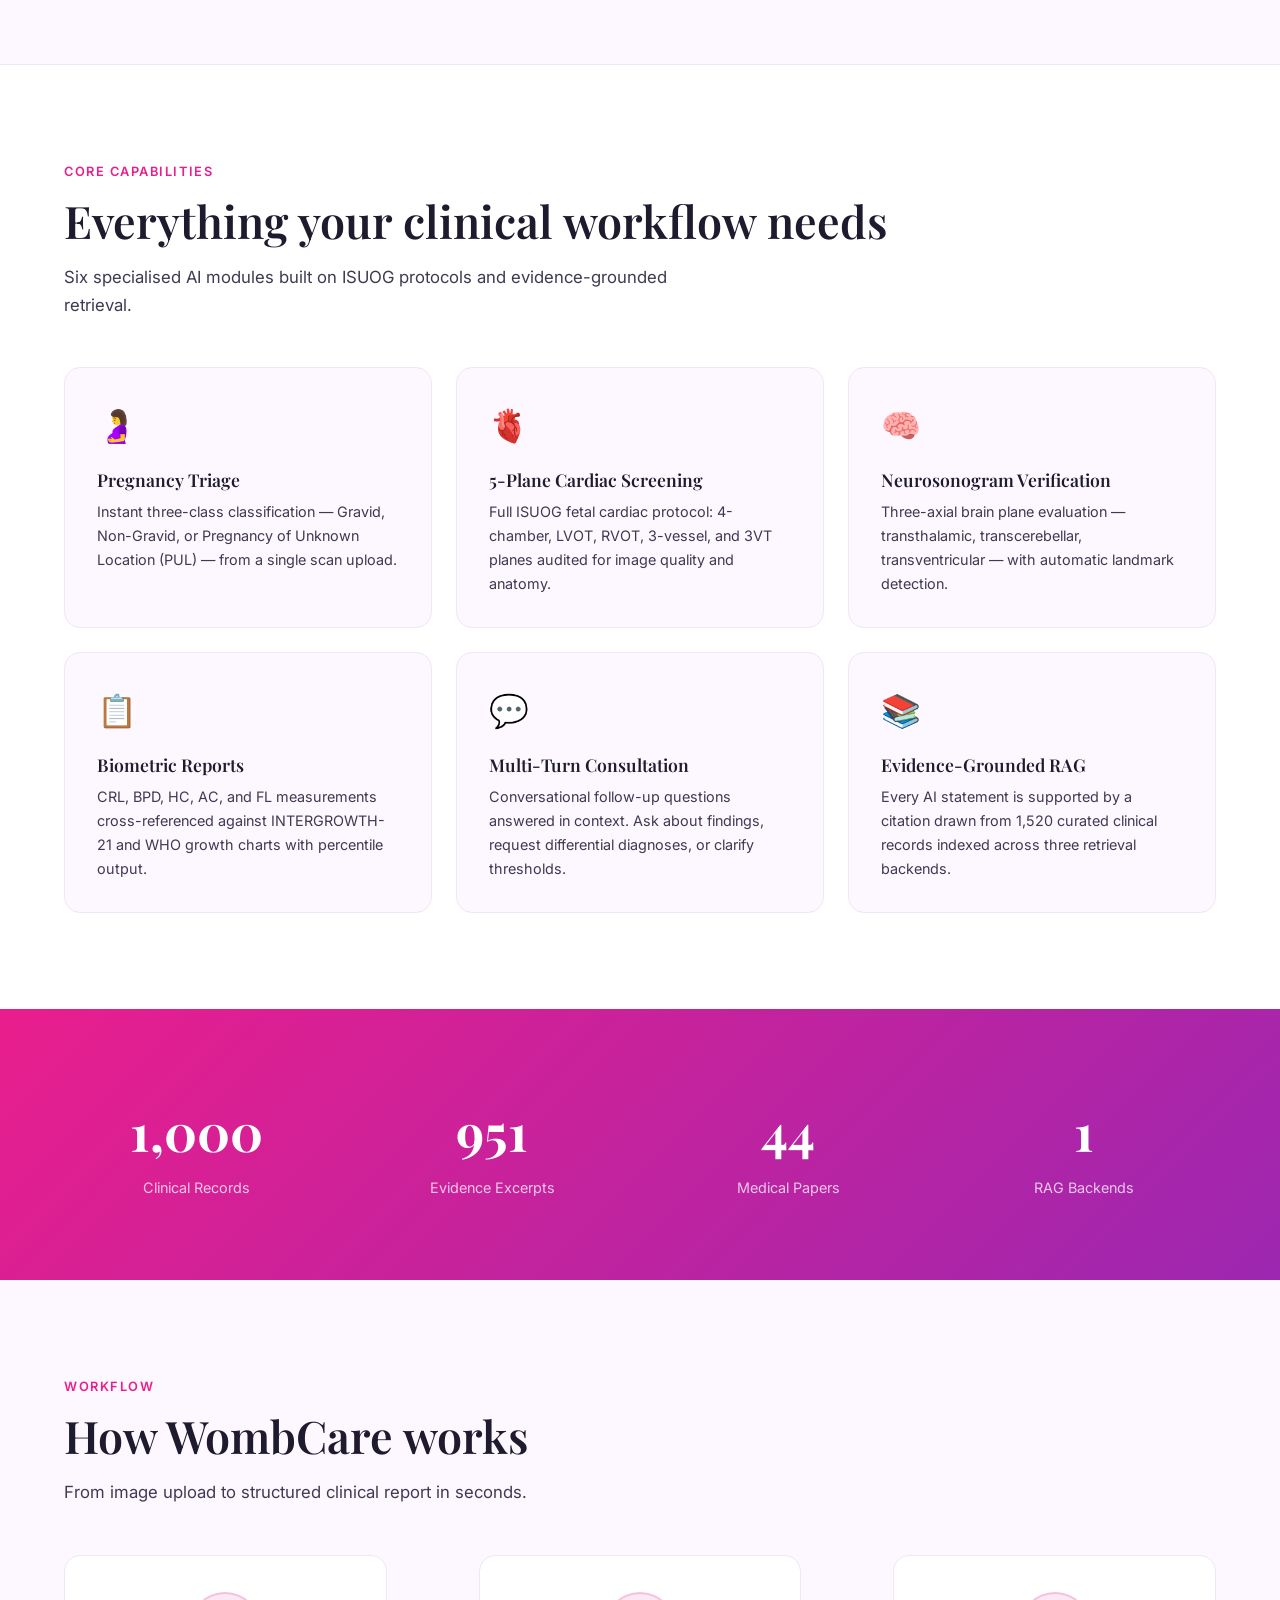
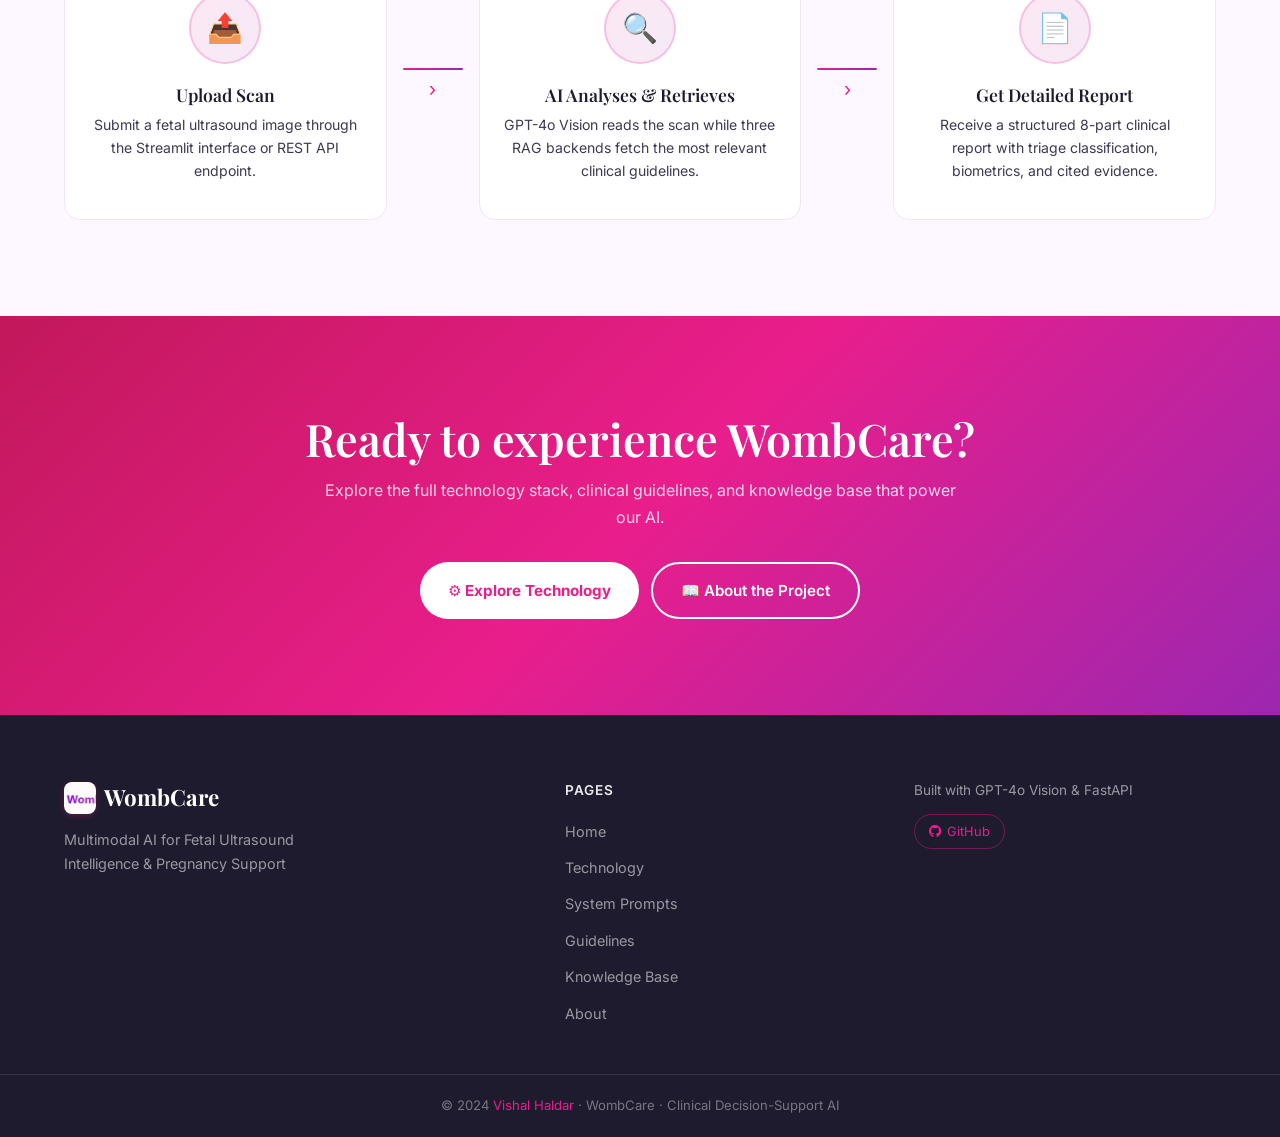
==== commit d49a5f77: "Configure logo.png as official branding asset across frontend and backend" ====
--- a/frontend/index.html
+++ b/frontend/index.html
@@ -22,7 +22,7 @@
 <nav class="navbar" role="navigation" aria-label="Main navigation">
   <div class="nav-inner">
     <a href="index.html" class="nav-logo" aria-label="WombCare home">
-      <span aria-hidden="true">🌸</span> WombCare
+      <img src="logo.png" alt="WombCare Logo" class="nav-logo-img"> WombCare
     </a>
     <ul class="nav-links" role="list">
       <li><a href="index.html">Home</a></li>
@@ -88,7 +88,7 @@
     <div class="hero-visual" aria-hidden="true">
       <div class="scan-mock">
         <div class="scan-header">
-          <span class="logo-sm">🌸 WombCare AI</span>
+          <span class="logo-sm"><img src="logo.png" class="nav-logo-img" style="width:20px;height:20px;margin-right:6px;vertical-align:middle;"> WombCare AI</span>
           <span class="scan-status">Analysing</span>
         </div>
         <div class="scan-canvas">
@@ -380,7 +380,7 @@
   <div class="container">
     <div class="footer-grid">
       <div class="footer-brand">
-        <div class="nav-logo"><span>🌸</span> WombCare</div>
+        <div class="nav-logo"><img src="logo.png" alt="WombCare Logo" class="nav-logo-img"> WombCare</div>
         <p>Multimodal AI for Fetal Ultrasound Intelligence &amp; Pregnancy Support</p>
       </div>
       <div class="footer-col">
--- a/frontend/style.css
+++ b/frontend/style.css
@@ -1650,3 +1650,13 @@
   border: 1px solid #e9d5ff;
 }
 
+
+.nav-logo-img, .nav-logo img {
+  width: 32px;
+  height: 32px;
+  border-radius: 8px;
+  object-fit: cover;
+  box-shadow: 0 2px 6px rgba(233,30,140,0.25);
+  display: inline-block;
+  vertical-align: middle;
+}
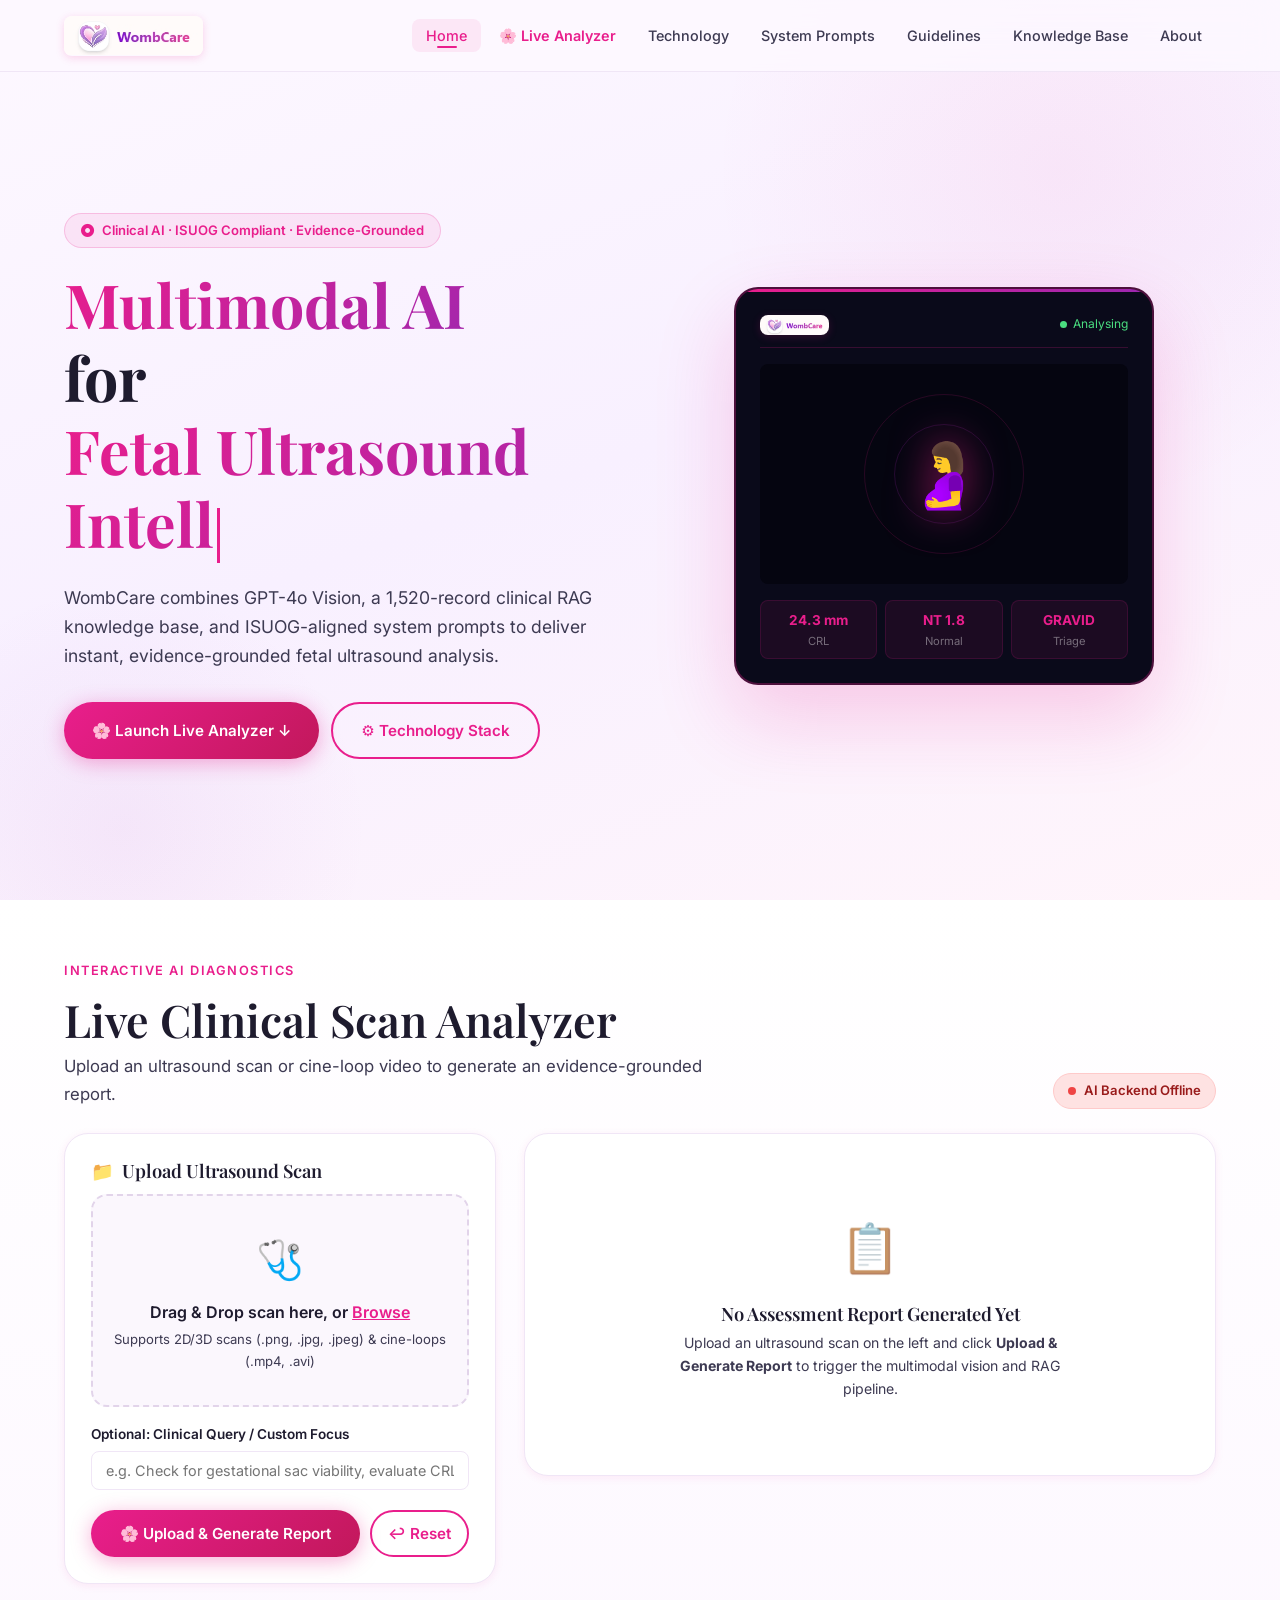
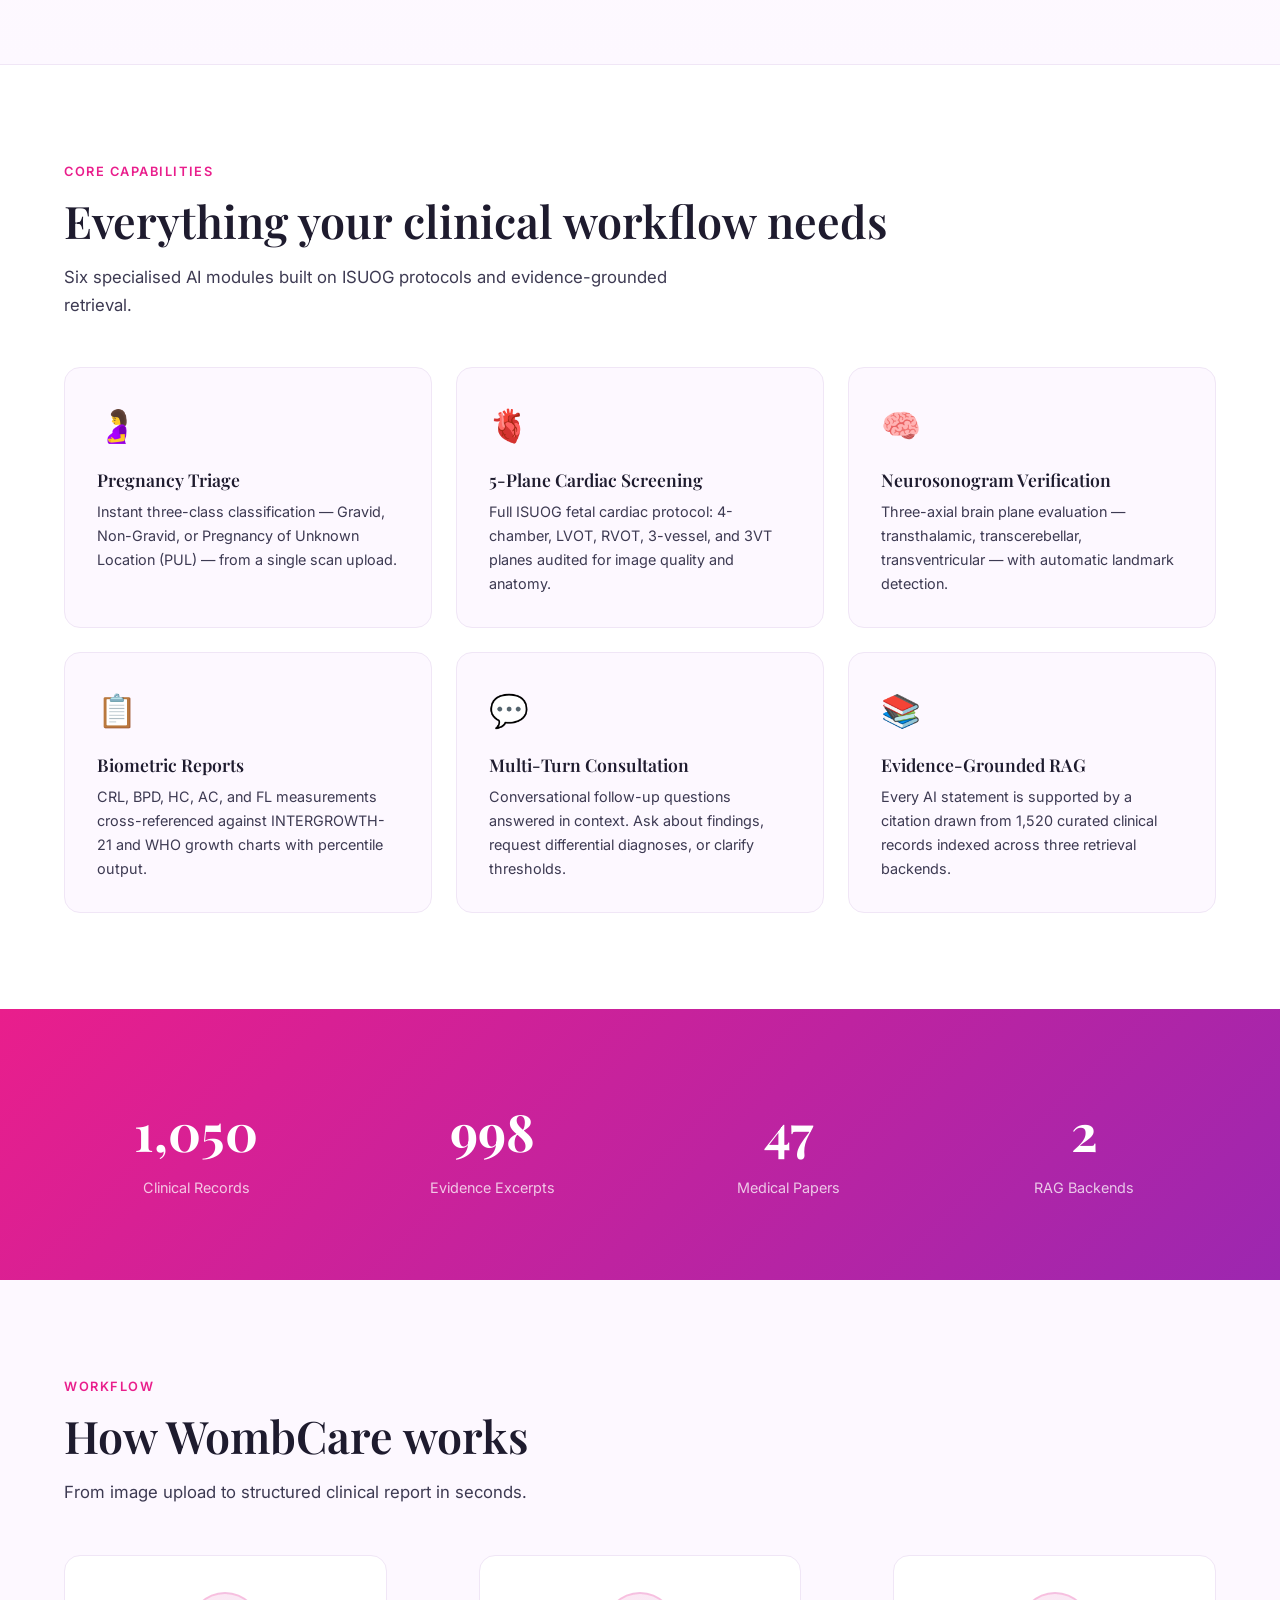
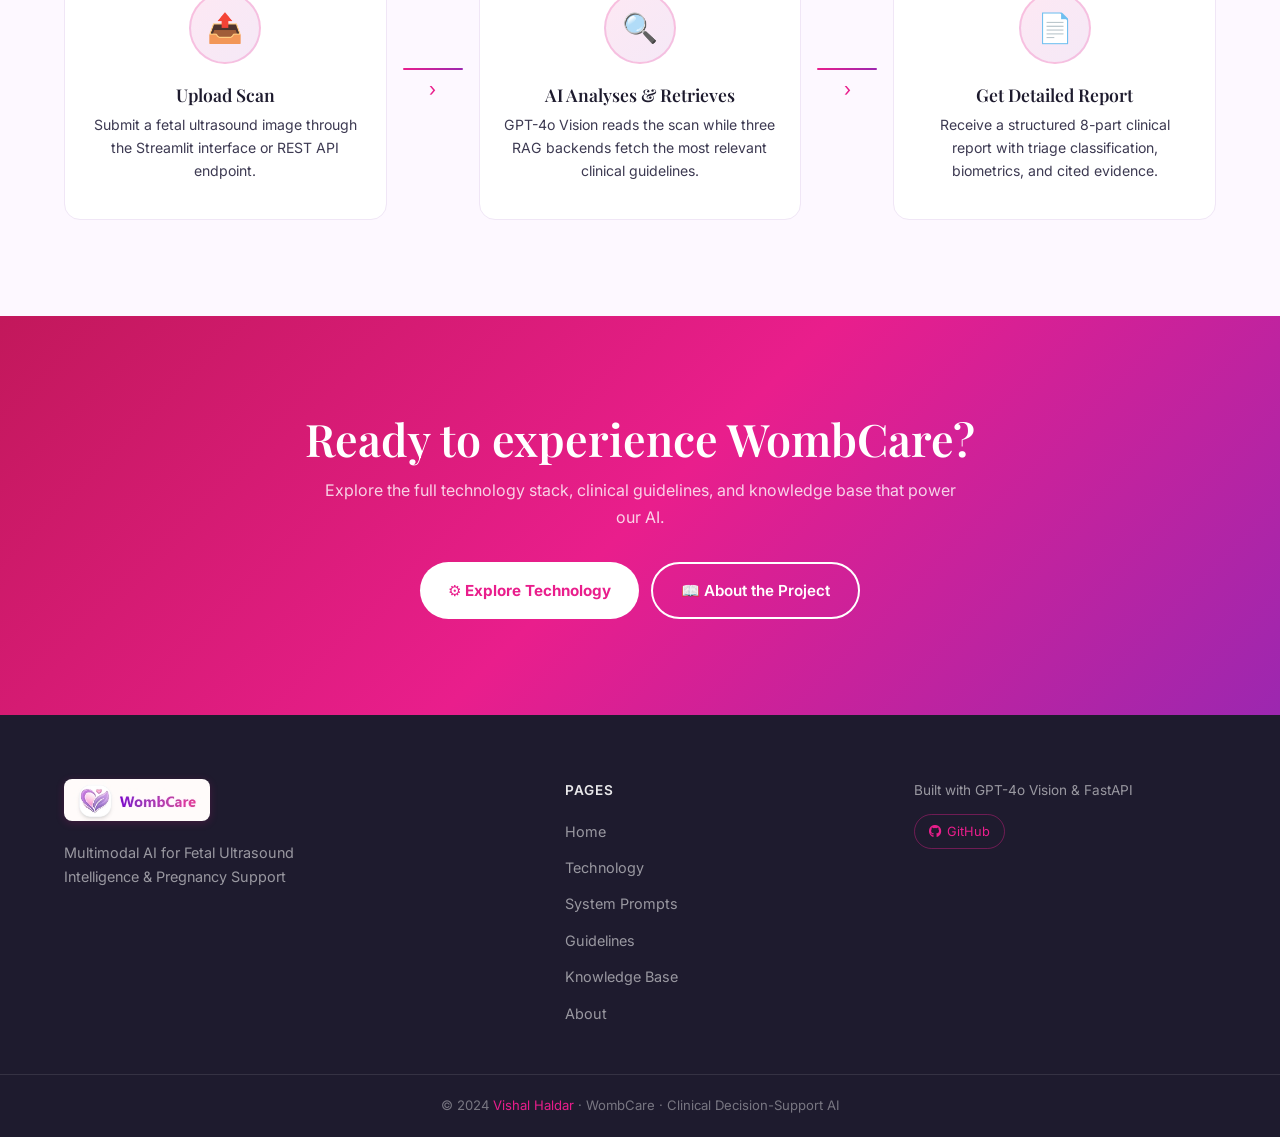
==== commit e1485a79: "Display only logo.png without redundant WombCare text beside logo" ====
--- a/frontend/index.html
+++ b/frontend/index.html
@@ -1,414 +1,442 @@
 <!DOCTYPE html>
 <html lang="en">
+
 <head>
   <meta charset="UTF-8" />
   <meta name="viewport" content="width=device-width, initial-scale=1.0" />
   <title>WombCare — Multimodal AI for Fetal Ultrasound Intelligence</title>
-  <meta name="description" content="WombCare is an AI-powered clinical decision-support system for fetal ultrasound screening and pregnancy support, built on GPT-4o Vision." />
+  <meta name="description"
+    content="WombCare is an AI-powered clinical decision-support system for fetal ultrasound screening and pregnancy support, built on GPT-4o Vision." />
   <link rel="stylesheet" href="style.css" />
   <link rel="stylesheet" href="https://cdnjs.cloudflare.com/ajax/libs/font-awesome/6.5.1/css/all.min.css" />
   <link rel="preconnect" href="https://fonts.googleapis.com" />
   <link rel="preconnect" href="https://fonts.gstatic.com" crossorigin />
-  <link href="https://fonts.googleapis.com/css2?family=Inter:wght@300;400;500;600;700&family=Playfair+Display:ital,wght@0,400;0,600;0,700;1,400&display=swap" rel="stylesheet" />
+  <link
+    href="https://fonts.googleapis.com/css2?family=Inter:wght@300;400;500;600;700&family=Playfair+Display:ital,wght@0,400;0,600;0,700;1,400&display=swap"
+    rel="stylesheet" />
 </head>
+
 <body>
 
-<!-- SKELETON LOADER -->
-<div class="skeleton-overlay" role="status" aria-label="Loading WombCare">
-  <div class="skeleton-logo">🌸</div>
-</div>
-
-<!-- NAVIGATION -->
-<nav class="navbar" role="navigation" aria-label="Main navigation">
-  <div class="nav-inner">
-    <a href="index.html" class="nav-logo" aria-label="WombCare home">
-      <img src="logo.png" alt="WombCare Logo" class="nav-logo-img"> WombCare
-    </a>
-    <ul class="nav-links" role="list">
-      <li><a href="index.html">Home</a></li>
-      <li><a href="#analyzer" style="color:var(--rose); font-weight:600;">🌸 Live Analyzer</a></li>
-      <li><a href="technology.html">Technology</a></li>
-      <li><a href="system-prompts.html">System Prompts</a></li>
-      <li><a href="clinical-guidelines.html">Guidelines</a></li>
-      <li><a href="rag-knowledge.html">Knowledge Base</a></li>
-      <li><a href="about.html">About</a></li>
-    </ul>
-    <button class="nav-hamburger" aria-label="Open menu" aria-expanded="false">
-      <span></span><span></span><span></span>
-    </button>
+  <!-- SKELETON LOADER -->
+  <div class="skeleton-overlay" role="status" aria-label="Loading WombCare">
+    <div class="skeleton-logo">🌸</div>
   </div>
-</nav>
-
-<!-- MOBILE DRAWER -->
-<nav class="nav-drawer" aria-label="Mobile navigation">
-  <a href="index.html">🏠 Home</a>
-  <a href="technology.html">⚙️ Technology</a>
-  <a href="system-prompts.html">📋 System Prompts</a>
-  <a href="clinical-guidelines.html">🏥 Guidelines</a>
-  <a href="rag-knowledge.html">📚 Knowledge Base</a>
-  <a href="about.html">👤 About</a>
-</nav>
-
-<!-- ══════════════════════════════════════════════════════════
+
+  <!-- NAVIGATION -->
+  <nav class="navbar" role="navigation" aria-label="Main navigation">
+    <div class="nav-inner">
+      <a href="index.html" class="nav-logo" aria-label="WombCare home">
+        <img src="logo.png" alt="WombCare Logo" class="nav-logo-img"></a>
+      <ul class="nav-links" role="list">
+        <li><a href="index.html">Home</a></li>
+        <li><a href="#analyzer" style="color:var(--rose); font-weight:600;">🌸 Live Analyzer</a></li>
+        <li><a href="technology.html">Technology</a></li>
+        <li><a href="system-prompts.html">System Prompts</a></li>
+        <li><a href="clinical-guidelines.html">Guidelines</a></li>
+        <li><a href="rag-knowledge.html">Knowledge Base</a></li>
+        <li><a href="about.html">About</a></li>
+      </ul>
+      <button class="nav-hamburger" aria-label="Open menu" aria-expanded="false">
+        <span></span><span></span><span></span>
+      </button>
+    </div>
+  </nav>
+
+  <!-- MOBILE DRAWER -->
+  <nav class="nav-drawer" aria-label="Mobile navigation">
+    <a href="index.html">🏠 Home</a>
+    <a href="technology.html">⚙️ Technology</a>
+    <a href="system-prompts.html">📋 System Prompts</a>
+    <a href="clinical-guidelines.html">🏥 Guidelines</a>
+    <a href="rag-knowledge.html">📚 Knowledge Base</a>
+    <a href="about.html">👤 About</a>
+  </nav>
+
+  <!-- ══════════════════════════════════════════════════════════
      HERO
      ══════════════════════════════════════════════════════════ -->
-<section class="hero" aria-label="Hero">
-  <div class="container hero-inner">
-
-    <!-- Text -->
-    <div class="hero-text">
-      <div class="hero-eyebrow">
-        <i class="fas fa-circle-dot" aria-hidden="true"></i>
-        Clinical AI · ISUOG Compliant · Evidence-Grounded
-      </div>
-
-      <h1>
-        <span class="gradient-text" aria-hidden="true">Multimodal AI</span><br />
-        for
-        <span
-          class="hero-typewriter gradient-text"
-          data-phrases='["Fetal Ultrasound Intelligence","Pregnancy Decision Support","Powered by GPT-4o Vision"]'
-          aria-live="polite"
-          aria-label="Fetal Ultrasound Intelligence"
-        ></span>
-      </h1>
-
-      <p class="hero-desc">
-        WombCare combines GPT-4o Vision, a 1,520-record clinical RAG knowledge base, and ISUOG-aligned
-        system prompts to deliver instant, evidence-grounded fetal ultrasound analysis.
+  <section class="hero" aria-label="Hero">
+    <div class="container hero-inner">
+
+      <!-- Text -->
+      <div class="hero-text">
+        <div class="hero-eyebrow">
+          <i class="fas fa-circle-dot" aria-hidden="true"></i>
+          Clinical AI · ISUOG Compliant · Evidence-Grounded
+        </div>
+
+        <h1>
+          <span class="gradient-text" aria-hidden="true">Multimodal AI</span><br />
+          for
+          <span class="hero-typewriter gradient-text"
+            data-phrases='["Fetal Ultrasound Intelligence","Pregnancy Decision Support","Powered by GPT-4o Vision"]'
+            aria-live="polite" aria-label="Fetal Ultrasound Intelligence"></span>
+        </h1>
+
+        <p class="hero-desc">
+          WombCare combines GPT-4o Vision, a 1,520-record clinical RAG knowledge base, and ISUOG-aligned
+          system prompts to deliver instant, evidence-grounded fetal ultrasound analysis.
+        </p>
+
+        <div class="hero-ctas">
+          <a href="#analyzer" class="btn btn-primary">🌸 Launch Live Analyzer ↓</a>
+          <a href="technology.html" class="btn btn-outline">⚙️ Technology Stack</a>
+        </div>
+      </div>
+
+      <!-- Visual -->
+      <div class="hero-visual" aria-hidden="true">
+        <div class="scan-mock">
+          <div class="scan-header">
+            <span class="logo-sm"><img src="logo.png" class="nav-logo-img" style="height:20px;width:auto;vertical-align:middle;"></span>
+            <span class="scan-status">Analysing</span>
+          </div>
+          <div class="scan-canvas">
+            <div class="scan-fetus">🤰</div>
+          </div>
+          <div class="scan-metrics">
+            <div class="metric">
+              <div class="metric-val">24.3 mm</div>
+              <div class="metric-key">CRL</div>
+            </div>
+            <div class="metric">
+              <div class="metric-val">NT 1.8</div>
+              <div class="metric-key">Normal</div>
+            </div>
+            <div class="metric">
+              <div class="metric-val">GRAVID</div>
+              <div class="metric-key">Triage</div>
+            </div>
+          </div>
+        </div>
+      </div>
+
+    </div>
+  </section>
+
+  <!-- ══════════════════════════════════════════════════════════
+     LIVE CLINICAL SCAN ANALYZER
+     ══════════════════════════════════════════════════════════ -->
+  <section class="section analyzer-section" id="analyzer" aria-labelledby="analyzer-heading">
+    <div class="container">
+      <div
+        style="display:flex; justify-content:space-between; align-items:flex-end; margin-bottom:1.5rem; flex-wrap:wrap; gap:12px;">
+        <div>
+          <span class="section-label">Interactive AI Diagnostics</span>
+          <h2 class="section-title" id="analyzer-heading" style="margin-bottom:0.4rem;">Live Clinical Scan Analyzer</h2>
+          <p class="section-sub" style="margin-bottom:0;">Upload an ultrasound scan or cine-loop video to generate an
+            evidence-grounded report.</p>
+        </div>
+        <div id="backend-status-pill" class="status-pill status-checking">
+          <span class="status-dot"></span> <span id="backend-status-text">Checking AI Backend...</span>
+        </div>
+      </div>
+
+      <div class="analyzer-grid">
+        <!-- Left: Upload & Controls -->
+        <div class="analyzer-card upload-card">
+          <h3 style="font-size:1.15rem; margin-bottom:0.75rem; display:flex; align-items:center; gap:8px;">
+            <span>📁</span> Upload Ultrasound Scan
+          </h3>
+
+          <div class="drop-zone" id="drop-zone">
+            <input type="file" id="file-input" accept="image/*,video/*" style="display:none;" />
+            <div id="drop-prompt">
+              <div style="font-size:2.4rem; margin-bottom:8px;">🩺</div>
+              <p style="font-weight:600; color:var(--ink); margin-bottom:4px;">Drag &amp; Drop scan here, or <span
+                  style="color:var(--rose); text-decoration:underline;">Browse</span></p>
+              <p style="font-size:0.82rem; color:var(--ink-soft);">Supports 2D/3D scans (.png, .jpg, .jpeg) &amp;
+                cine-loops (.mp4, .avi)</p>
+            </div>
+            <div id="preview-wrap" style="display:none; text-align:center;">
+              <img id="preview-img"
+                style="max-height:220px; max-width:100%; border-radius:10px; margin-bottom:8px; display:none; object-fit:contain;" />
+              <video id="preview-vid" controls
+                style="max-height:220px; max-width:100%; border-radius:10px; margin-bottom:8px; display:none;"></video>
+              <div id="file-meta" style="font-size:0.82rem; color:var(--ink-soft); font-weight:500;"></div>
+              <button type="button" id="change-file-btn" class="btn btn-outline"
+                style="padding:4px 12px; font-size:0.8rem; margin-top:6px;">Change File</button>
+            </div>
+          </div>
+
+          <div style="margin-top:1rem;">
+            <label for="custom-query"
+              style="font-size:0.85rem; font-weight:600; display:block; margin-bottom:6px; color:var(--ink);">
+              Optional: Clinical Query / Custom Focus
+            </label>
+            <input type="text" id="custom-query"
+              placeholder="e.g. Check for gestational sac viability, evaluate CRL, or 4-chamber view"
+              class="custom-input" />
+          </div>
+
+          <div style="margin-top:1.25rem; display:flex; gap:10px;">
+            <button id="analyze-btn" class="btn btn-primary" style="flex:1; justify-content:center;">
+              <span>🌸 Upload &amp; Generate Report</span>
+            </button>
+            <button id="reset-btn" class="btn btn-outline" style="padding:10px 16px;">
+              <span>↩ Reset</span>
+            </button>
+          </div>
+
+          <div id="analysis-progress"
+            style="display:none; margin-top:1rem; padding:12px 14px; background:var(--blush); border:1px solid var(--border); border-radius:12px;">
+            <div
+              style="display:flex; align-items:center; gap:10px; font-size:0.85rem; color:var(--rose-deep); font-weight:600;">
+              <span class="spinner-ring"></span>
+              <span id="progress-text">Consulting clinical knowledge base (rag-only)...</span>
+            </div>
+          </div>
+        </div>
+
+        <!-- Right: Detailed Report & Chat -->
+        <div class="analyzer-card report-card" id="report-card">
+          <div id="report-empty" style="text-align:center; padding:3rem 1.5rem; color:var(--ink-soft);">
+            <div style="font-size:3rem; margin-bottom:1rem; opacity:0.8;">📋</div>
+            <h4 style="font-size:1.15rem; color:var(--ink); margin-bottom:6px;">No Assessment Report Generated Yet</h4>
+            <p style="font-size:0.88rem; max-width:400px; margin:0 auto;">
+              Upload an ultrasound scan on the left and click <strong>Upload &amp; Generate Report</strong> to trigger
+              the multimodal vision and RAG pipeline.
+            </p>
+          </div>
+
+          <div id="report-content" style="display:none;">
+            <!-- Triage Banner -->
+            <div id="triage-banner" class="triage-banner banner-gravid">
+              <div id="triage-title" style="font-size:1.05rem; font-weight:700; margin-bottom:2px;">🤰 PREGNANCY
+                DETECTED (GRAVID)</div>
+              <div id="triage-sub" style="font-size:0.86rem; opacity:0.9;">Obstetric anatomical structures identified
+                and grounded in ISUOG screening guidelines.</div>
+            </div>
+
+            <!-- Report Actions -->
+            <div
+              style="display:flex; justify-content:space-between; align-items:center; margin-bottom:1rem; flex-wrap:wrap; gap:8px;">
+              <div style="font-size:0.82rem; color:var(--ink-soft);" id="report-meta">Session ID: •••</div>
+              <div style="display:flex; gap:8px;">
+                <button id="download-report-btn" class="btn btn-outline" style="padding:6px 12px; font-size:0.8rem;">
+                  📥 Download Report (.md)
+                </button>
+              </div>
+            </div>
+
+            <!-- Formatted Markdown Report -->
+            <div id="report-body" class="report-markdown-body"></div>
+
+            <!-- Citations Accordion -->
+            <div id="citations-section" style="margin-top:1.5rem; display:none;">
+              <h4
+                style="font-size:0.95rem; margin-bottom:0.6rem; color:var(--ink); display:flex; align-items:center; gap:6px;">
+                <span>📚</span> Clinical Knowledge Base Citations (<span id="citation-count">0</span>)
+              </h4>
+              <div id="citations-list" class="citations-container"></div>
+            </div>
+
+            <!-- Follow-up Consultation Chat -->
+            <div class="chat-section"
+              style="margin-top:1.8rem; border-top:1px solid var(--border); padding-top:1.2rem;">
+              <h4
+                style="font-size:0.95rem; margin-bottom:0.8rem; color:var(--ink); display:flex; align-items:center; gap:6px;">
+                <span>💬</span> Interactive Consultation &amp; Follow-Up
+              </h4>
+              <div id="chat-thread" class="chat-thread"></div>
+              <div style="display:flex; gap:8px; margin-top:10px;">
+                <input type="text" id="follow-up-input" placeholder="Ask a follow-up clinical question..."
+                  class="custom-input" style="flex:1;" />
+                <button id="send-chat-btn" class="btn btn-primary" style="padding:10px 18px;">Send</button>
+              </div>
+            </div>
+          </div>
+        </div>
+      </div>
+    </div>
+  </section>
+
+  <!-- ══════════════════════════════════════════════════════════
+     FEATURES
+     ══════════════════════════════════════════════════════════ -->
+  <section class="section features" id="features" aria-labelledby="features-heading">
+    <div class="container">
+      <span class="section-label">Core Capabilities</span>
+      <h2 class="section-title fade-up" id="features-heading">
+        Everything your clinical workflow needs
+      </h2>
+      <p class="section-sub fade-up delay-1">
+        Six specialised AI modules built on ISUOG protocols and evidence-grounded retrieval.
       </p>
 
-      <div class="hero-ctas">
-        <a href="#analyzer" class="btn btn-primary">🌸 Launch Live Analyzer ↓</a>
-        <a href="technology.html" class="btn btn-outline">⚙️ Technology Stack</a>
-      </div>
-    </div>
-
-    <!-- Visual -->
-    <div class="hero-visual" aria-hidden="true">
-      <div class="scan-mock">
-        <div class="scan-header">
-          <span class="logo-sm"><img src="logo.png" class="nav-logo-img" style="width:20px;height:20px;margin-right:6px;vertical-align:middle;"> WombCare AI</span>
-          <span class="scan-status">Analysing</span>
-        </div>
-        <div class="scan-canvas">
-          <div class="scan-fetus">🤰</div>
-        </div>
-        <div class="scan-metrics">
-          <div class="metric">
-            <div class="metric-val">24.3 mm</div>
-            <div class="metric-key">CRL</div>
-          </div>
-          <div class="metric">
-            <div class="metric-val">NT 1.8</div>
-            <div class="metric-key">Normal</div>
-          </div>
-          <div class="metric">
-            <div class="metric-val">GRAVID</div>
-            <div class="metric-key">Triage</div>
-          </div>
-        </div>
-      </div>
-    </div>
-
-  </div>
-</section>
-
-<!-- ══════════════════════════════════════════════════════════
-     LIVE CLINICAL SCAN ANALYZER
-     ══════════════════════════════════════════════════════════ -->
-<section class="section analyzer-section" id="analyzer" aria-labelledby="analyzer-heading">
-  <div class="container">
-    <div style="display:flex; justify-content:space-between; align-items:flex-end; margin-bottom:1.5rem; flex-wrap:wrap; gap:12px;">
-      <div>
-        <span class="section-label">Interactive AI Diagnostics</span>
-        <h2 class="section-title" id="analyzer-heading" style="margin-bottom:0.4rem;">Live Clinical Scan Analyzer</h2>
-        <p class="section-sub" style="margin-bottom:0;">Upload an ultrasound scan or cine-loop video to generate an evidence-grounded report.</p>
-      </div>
-      <div id="backend-status-pill" class="status-pill status-checking">
-        <span class="status-dot"></span> <span id="backend-status-text">Checking AI Backend...</span>
-      </div>
-    </div>
-
-    <div class="analyzer-grid">
-      <!-- Left: Upload & Controls -->
-      <div class="analyzer-card upload-card">
-        <h3 style="font-size:1.15rem; margin-bottom:0.75rem; display:flex; align-items:center; gap:8px;">
-          <span>📁</span> Upload Ultrasound Scan
-        </h3>
-        
-        <div class="drop-zone" id="drop-zone">
-          <input type="file" id="file-input" accept="image/*,video/*" style="display:none;" />
-          <div id="drop-prompt">
-            <div style="font-size:2.4rem; margin-bottom:8px;">🩺</div>
-            <p style="font-weight:600; color:var(--ink); margin-bottom:4px;">Drag &amp; Drop scan here, or <span style="color:var(--rose); text-decoration:underline;">Browse</span></p>
-            <p style="font-size:0.82rem; color:var(--ink-soft);">Supports 2D/3D scans (.png, .jpg, .jpeg) &amp; cine-loops (.mp4, .avi)</p>
-          </div>
-          <div id="preview-wrap" style="display:none; text-align:center;">
-            <img id="preview-img" style="max-height:220px; max-width:100%; border-radius:10px; margin-bottom:8px; display:none; object-fit:contain;" />
-            <video id="preview-vid" controls style="max-height:220px; max-width:100%; border-radius:10px; margin-bottom:8px; display:none;"></video>
-            <div id="file-meta" style="font-size:0.82rem; color:var(--ink-soft); font-weight:500;"></div>
-            <button type="button" id="change-file-btn" class="btn btn-outline" style="padding:4px 12px; font-size:0.8rem; margin-top:6px;">Change File</button>
-          </div>
-        </div>
-
-        <div style="margin-top:1rem;">
-          <label for="custom-query" style="font-size:0.85rem; font-weight:600; display:block; margin-bottom:6px; color:var(--ink);">
-            Optional: Clinical Query / Custom Focus
-          </label>
-          <input type="text" id="custom-query" placeholder="e.g. Check for gestational sac viability, evaluate CRL, or 4-chamber view" class="custom-input" />
-        </div>
-
-        <div style="margin-top:1.25rem; display:flex; gap:10px;">
-          <button id="analyze-btn" class="btn btn-primary" style="flex:1; justify-content:center;">
-            <span>🌸 Upload &amp; Generate Report</span>
-          </button>
-          <button id="reset-btn" class="btn btn-outline" style="padding:10px 16px;">
-            <span>↩ Reset</span>
-          </button>
-        </div>
-
-        <div id="analysis-progress" style="display:none; margin-top:1rem; padding:12px 14px; background:var(--blush); border:1px solid var(--border); border-radius:12px;">
-          <div style="display:flex; align-items:center; gap:10px; font-size:0.85rem; color:var(--rose-deep); font-weight:600;">
-            <span class="spinner-ring"></span>
-            <span id="progress-text">Consulting clinical knowledge base (rag-only)...</span>
-          </div>
-        </div>
-      </div>
-
-      <!-- Right: Detailed Report & Chat -->
-      <div class="analyzer-card report-card" id="report-card">
-        <div id="report-empty" style="text-align:center; padding:3rem 1.5rem; color:var(--ink-soft);">
-          <div style="font-size:3rem; margin-bottom:1rem; opacity:0.8;">📋</div>
-          <h4 style="font-size:1.15rem; color:var(--ink); margin-bottom:6px;">No Assessment Report Generated Yet</h4>
-          <p style="font-size:0.88rem; max-width:400px; margin:0 auto;">
-            Upload an ultrasound scan on the left and click <strong>Upload &amp; Generate Report</strong> to trigger the multimodal vision and RAG pipeline.
-          </p>
-        </div>
-
-        <div id="report-content" style="display:none;">
-          <!-- Triage Banner -->
-          <div id="triage-banner" class="triage-banner banner-gravid">
-            <div id="triage-title" style="font-size:1.05rem; font-weight:700; margin-bottom:2px;">🤰 PREGNANCY DETECTED (GRAVID)</div>
-            <div id="triage-sub" style="font-size:0.86rem; opacity:0.9;">Obstetric anatomical structures identified and grounded in ISUOG screening guidelines.</div>
-          </div>
-
-          <!-- Report Actions -->
-          <div style="display:flex; justify-content:space-between; align-items:center; margin-bottom:1rem; flex-wrap:wrap; gap:8px;">
-            <div style="font-size:0.82rem; color:var(--ink-soft);" id="report-meta">Session ID: •••</div>
-            <div style="display:flex; gap:8px;">
-              <button id="download-report-btn" class="btn btn-outline" style="padding:6px 12px; font-size:0.8rem;">
-                📥 Download Report (.md)
-              </button>
-            </div>
-          </div>
-
-          <!-- Formatted Markdown Report -->
-          <div id="report-body" class="report-markdown-body"></div>
-
-          <!-- Citations Accordion -->
-          <div id="citations-section" style="margin-top:1.5rem; display:none;">
-            <h4 style="font-size:0.95rem; margin-bottom:0.6rem; color:var(--ink); display:flex; align-items:center; gap:6px;">
-              <span>📚</span> Clinical Knowledge Base Citations (<span id="citation-count">0</span>)
-            </h4>
-            <div id="citations-list" class="citations-container"></div>
-          </div>
-
-          <!-- Follow-up Consultation Chat -->
-          <div class="chat-section" style="margin-top:1.8rem; border-top:1px solid var(--border); padding-top:1.2rem;">
-            <h4 style="font-size:0.95rem; margin-bottom:0.8rem; color:var(--ink); display:flex; align-items:center; gap:6px;">
-              <span>💬</span> Interactive Consultation &amp; Follow-Up
-            </h4>
-            <div id="chat-thread" class="chat-thread"></div>
-            <div style="display:flex; gap:8px; margin-top:10px;">
-              <input type="text" id="follow-up-input" placeholder="Ask a follow-up clinical question..." class="custom-input" style="flex:1;" />
-              <button id="send-chat-btn" class="btn btn-primary" style="padding:10px 18px;">Send</button>
-            </div>
-          </div>
-        </div>
-      </div>
-    </div>
-  </div>
-</section>
-
-<!-- ══════════════════════════════════════════════════════════
-     FEATURES
-     ══════════════════════════════════════════════════════════ -->
-<section class="section features" id="features" aria-labelledby="features-heading">
-  <div class="container">
-    <span class="section-label">Core Capabilities</span>
-    <h2 class="section-title fade-up" id="features-heading">
-      Everything your clinical workflow needs
-    </h2>
-    <p class="section-sub fade-up delay-1">
-      Six specialised AI modules built on ISUOG protocols and evidence-grounded retrieval.
-    </p>
-
-    <div class="features-grid" role="list">
-
-      <article class="feature-card fade-up" role="listitem">
-        <span class="feature-icon" aria-hidden="true">🤰</span>
-        <h3>Pregnancy Triage</h3>
-        <p>Instant three-class classification — Gravid, Non-Gravid, or Pregnancy of Unknown Location (PUL) — from a single scan upload.</p>
-      </article>
-
-      <article class="feature-card fade-up delay-1" role="listitem">
-        <span class="feature-icon" aria-hidden="true">🫀</span>
-        <h3>5-Plane Cardiac Screening</h3>
-        <p>Full ISUOG fetal cardiac protocol: 4-chamber, LVOT, RVOT, 3-vessel, and 3VT planes audited for image quality and anatomy.</p>
-      </article>
-
-      <article class="feature-card fade-up delay-2" role="listitem">
-        <span class="feature-icon" aria-hidden="true">🧠</span>
-        <h3>Neurosonogram Verification</h3>
-        <p>Three-axial brain plane evaluation — transthalamic, transcerebellar, transventricular — with automatic landmark detection.</p>
-      </article>
-
-      <article class="feature-card fade-up delay-3" role="listitem">
-        <span class="feature-icon" aria-hidden="true">📋</span>
-        <h3>Biometric Reports</h3>
-        <p>CRL, BPD, HC, AC, and FL measurements cross-referenced against INTERGROWTH-21 and WHO growth charts with percentile output.</p>
-      </article>
-
-      <article class="feature-card fade-up delay-4" role="listitem">
-        <span class="feature-icon" aria-hidden="true">💬</span>
-        <h3>Multi-Turn Consultation</h3>
-        <p>Conversational follow-up questions answered in context. Ask about findings, request differential diagnoses, or clarify thresholds.</p>
-      </article>
-
-      <article class="feature-card fade-up delay-5" role="listitem">
-        <span class="feature-icon" aria-hidden="true">📚</span>
-        <h3>Evidence-Grounded RAG</h3>
-        <p>Every AI statement is supported by a citation drawn from 1,520 curated clinical records indexed across three retrieval backends.</p>
-      </article>
-
-    </div>
-  </div>
-</section>
-
-<!-- ══════════════════════════════════════════════════════════
+      <div class="features-grid" role="list">
+
+        <article class="feature-card fade-up" role="listitem">
+          <span class="feature-icon" aria-hidden="true">🤰</span>
+          <h3>Pregnancy Triage</h3>
+          <p>Instant three-class classification — Gravid, Non-Gravid, or Pregnancy of Unknown Location (PUL) — from a
+            single scan upload.</p>
+        </article>
+
+        <article class="feature-card fade-up delay-1" role="listitem">
+          <span class="feature-icon" aria-hidden="true">🫀</span>
+          <h3>5-Plane Cardiac Screening</h3>
+          <p>Full ISUOG fetal cardiac protocol: 4-chamber, LVOT, RVOT, 3-vessel, and 3VT planes audited for image
+            quality and anatomy.</p>
+        </article>
+
+        <article class="feature-card fade-up delay-2" role="listitem">
+          <span class="feature-icon" aria-hidden="true">🧠</span>
+          <h3>Neurosonogram Verification</h3>
+          <p>Three-axial brain plane evaluation — transthalamic, transcerebellar, transventricular — with automatic
+            landmark detection.</p>
+        </article>
+
+        <article class="feature-card fade-up delay-3" role="listitem">
+          <span class="feature-icon" aria-hidden="true">📋</span>
+          <h3>Biometric Reports</h3>
+          <p>CRL, BPD, HC, AC, and FL measurements cross-referenced against INTERGROWTH-21 and WHO growth charts with
+            percentile output.</p>
+        </article>
+
+        <article class="feature-card fade-up delay-4" role="listitem">
+          <span class="feature-icon" aria-hidden="true">💬</span>
+          <h3>Multi-Turn Consultation</h3>
+          <p>Conversational follow-up questions answered in context. Ask about findings, request differential diagnoses,
+            or clarify thresholds.</p>
+        </article>
+
+        <article class="feature-card fade-up delay-5" role="listitem">
+          <span class="feature-icon" aria-hidden="true">📚</span>
+          <h3>Evidence-Grounded RAG</h3>
+          <p>Every AI statement is supported by a citation drawn from 1,520 curated clinical records indexed across
+            three retrieval backends.</p>
+        </article>
+
+      </div>
+    </div>
+  </section>
+
+  <!-- ══════════════════════════════════════════════════════════
      STATS
      ══════════════════════════════════════════════════════════ -->
-<section class="stats" aria-label="Statistics">
-  <div class="container">
-    <div class="stats-grid">
-      <div class="stat-item fade-up">
-        <span class="stat-num" data-target="1520" aria-label="1,520 Clinical Records">0</span>
-        <span class="stat-label">Clinical Records</span>
-      </div>
-      <div class="stat-item fade-up delay-1">
-        <span class="stat-num" data-target="1445" aria-label="1,445 Evidence Excerpts">0</span>
-        <span class="stat-label">Evidence Excerpts</span>
-      </div>
-      <div class="stat-item fade-up delay-2">
-        <span class="stat-num" data-target="68" aria-label="68 Medical Papers">0</span>
-        <span class="stat-label">Medical Papers</span>
-      </div>
-      <div class="stat-item fade-up delay-3">
-        <span class="stat-num" data-target="3" aria-label="3 RAG Backends">0</span>
-        <span class="stat-label">RAG Backends</span>
-      </div>
-    </div>
-  </div>
-</section>
-
-<!-- ══════════════════════════════════════════════════════════
+  <section class="stats" aria-label="Statistics">
+    <div class="container">
+      <div class="stats-grid">
+        <div class="stat-item fade-up">
+          <span class="stat-num" data-target="1520" aria-label="1,520 Clinical Records">0</span>
+          <span class="stat-label">Clinical Records</span>
+        </div>
+        <div class="stat-item fade-up delay-1">
+          <span class="stat-num" data-target="1445" aria-label="1,445 Evidence Excerpts">0</span>
+          <span class="stat-label">Evidence Excerpts</span>
+        </div>
+        <div class="stat-item fade-up delay-2">
+          <span class="stat-num" data-target="68" aria-label="68 Medical Papers">0</span>
+          <span class="stat-label">Medical Papers</span>
+        </div>
+        <div class="stat-item fade-up delay-3">
+          <span class="stat-num" data-target="3" aria-label="3 RAG Backends">0</span>
+          <span class="stat-label">RAG Backends</span>
+        </div>
+      </div>
+    </div>
+  </section>
+
+  <!-- ══════════════════════════════════════════════════════════
      HOW IT WORKS
      ══════════════════════════════════════════════════════════ -->
-<section class="section how" id="how" aria-labelledby="how-heading">
-  <div class="container">
-    <span class="section-label">Workflow</span>
-    <h2 class="section-title fade-up" id="how-heading">How WombCare works</h2>
-    <p class="section-sub fade-up delay-1">
-      From image upload to structured clinical report in seconds.
-    </p>
-
-    <div class="how-steps" role="list">
-
-      <div class="how-step fade-up" role="listitem">
-        <div class="how-step-icon" aria-hidden="true">📤</div>
-        <h4>Upload Scan</h4>
-        <p>Submit a fetal ultrasound image through the Streamlit interface or REST API endpoint.</p>
-      </div>
-
-      <div class="how-arrow" aria-hidden="true">
-        <div class="how-arrow-line"></div>
-        <span class="how-arrow-head">›</span>
-      </div>
-
-      <div class="how-step fade-up delay-2" role="listitem">
-        <div class="how-step-icon" aria-hidden="true">🔍</div>
-        <h4>AI Analyses &amp; Retrieves</h4>
-        <p>GPT-4o Vision reads the scan while three RAG backends fetch the most relevant clinical guidelines.</p>
-      </div>
-
-      <div class="how-arrow" aria-hidden="true">
-        <div class="how-arrow-line"></div>
-        <span class="how-arrow-head">›</span>
-      </div>
-
-      <div class="how-step fade-up delay-4" role="listitem">
-        <div class="how-step-icon" aria-hidden="true">📄</div>
-        <h4>Get Detailed Report</h4>
-        <p>Receive a structured 8-part clinical report with triage classification, biometrics, and cited evidence.</p>
-      </div>
-
-    </div>
-  </div>
-</section>
-
-<!-- ══════════════════════════════════════════════════════════
+  <section class="section how" id="how" aria-labelledby="how-heading">
+    <div class="container">
+      <span class="section-label">Workflow</span>
+      <h2 class="section-title fade-up" id="how-heading">How WombCare works</h2>
+      <p class="section-sub fade-up delay-1">
+        From image upload to structured clinical report in seconds.
+      </p>
+
+      <div class="how-steps" role="list">
+
+        <div class="how-step fade-up" role="listitem">
+          <div class="how-step-icon" aria-hidden="true">📤</div>
+          <h4>Upload Scan</h4>
+          <p>Submit a fetal ultrasound image through the Streamlit interface or REST API endpoint.</p>
+        </div>
+
+        <div class="how-arrow" aria-hidden="true">
+          <div class="how-arrow-line"></div>
+          <span class="how-arrow-head">›</span>
+        </div>
+
+        <div class="how-step fade-up delay-2" role="listitem">
+          <div class="how-step-icon" aria-hidden="true">🔍</div>
+          <h4>AI Analyses &amp; Retrieves</h4>
+          <p>GPT-4o Vision reads the scan while three RAG backends fetch the most relevant clinical guidelines.</p>
+        </div>
+
+        <div class="how-arrow" aria-hidden="true">
+          <div class="how-arrow-line"></div>
+          <span class="how-arrow-head">›</span>
+        </div>
+
+        <div class="how-step fade-up delay-4" role="listitem">
+          <div class="how-step-icon" aria-hidden="true">📄</div>
+          <h4>Get Detailed Report</h4>
+          <p>Receive a structured 8-part clinical report with triage classification, biometrics, and cited evidence.</p>
+        </div>
+
+      </div>
+    </div>
+  </section>
+
+  <!-- ══════════════════════════════════════════════════════════
      CTA BANNER
      ══════════════════════════════════════════════════════════ -->
-<section class="cta-banner" aria-labelledby="cta-heading">
-  <div class="container">
-    <h2 id="cta-heading" class="fade-up">Ready to experience WombCare?</h2>
-    <p class="fade-up delay-1">
-      Explore the full technology stack, clinical guidelines, and knowledge base that power our AI.
-    </p>
-    <div class="fade-up delay-2" style="display:flex;gap:12px;justify-content:center;flex-wrap:wrap;">
-      <a href="technology.html" class="btn btn-white">⚙️ Explore Technology</a>
-      <a href="about.html" class="btn btn-outline" style="border-color:#fff;color:#fff;">📖 About the Project</a>
-    </div>
-  </div>
-</section>
-
-<!-- ══════════════════════════════════════════════════════════
+  <section class="cta-banner" aria-labelledby="cta-heading">
+    <div class="container">
+      <h2 id="cta-heading" class="fade-up">Ready to experience WombCare?</h2>
+      <p class="fade-up delay-1">
+        Explore the full technology stack, clinical guidelines, and knowledge base that power our AI.
+      </p>
+      <div class="fade-up delay-2" style="display:flex;gap:12px;justify-content:center;flex-wrap:wrap;">
+        <a href="technology.html" class="btn btn-white">⚙️ Explore Technology</a>
+        <a href="about.html" class="btn btn-outline" style="border-color:#fff;color:#fff;">📖 About the Project</a>
+      </div>
+    </div>
+  </section>
+
+  <!-- ══════════════════════════════════════════════════════════
      FOOTER
      ══════════════════════════════════════════════════════════ -->
-<footer class="footer" role="contentinfo">
-  <div class="container">
-    <div class="footer-grid">
-      <div class="footer-brand">
-        <div class="nav-logo"><img src="logo.png" alt="WombCare Logo" class="nav-logo-img"> WombCare</div>
-        <p>Multimodal AI for Fetal Ultrasound Intelligence &amp; Pregnancy Support</p>
-      </div>
-      <div class="footer-col">
-        <h5>Pages</h5>
-        <ul>
-          <li><a href="index.html">Home</a></li>
-          <li><a href="technology.html">Technology</a></li>
-          <li><a href="system-prompts.html">System Prompts</a></li>
-          <li><a href="clinical-guidelines.html">Guidelines</a></li>
-          <li><a href="rag-knowledge.html">Knowledge Base</a></li>
-          <li><a href="about.html">About</a></li>
-        </ul>
-      </div>
-      <div class="footer-col">
-        <p class="footer-tech">Built with GPT-4o Vision &amp; FastAPI</p>
-        <a href="https://github.com/vishalhaldar" class="footer-badge" target="_blank" rel="noopener noreferrer">
-          <i class="fab fa-github" aria-hidden="true"></i> GitHub
-        </a>
-      </div>
-    </div>
-  </div>
-  <div class="footer-bottom">
-    <div class="container">
-      © 2024 <span>Vishal Haldar</span> · WombCare · Clinical Decision-Support AI
-    </div>
-  </div>
-</footer>
-
-<script src="script.js"></script>
+  <footer class="footer" role="contentinfo">
+    <div class="container">
+      <div class="footer-grid">
+        <div class="footer-brand">
+          <div class="nav-logo"><img src="logo.png" alt="WombCare Logo" class="nav-logo-img"></div>
+          <p>Multimodal AI for Fetal Ultrasound Intelligence &amp; Pregnancy Support</p>
+        </div>
+        <div class="footer-col">
+          <h5>Pages</h5>
+          <ul>
+            <li><a href="index.html">Home</a></li>
+            <li><a href="technology.html">Technology</a></li>
+            <li><a href="system-prompts.html">System Prompts</a></li>
+            <li><a href="clinical-guidelines.html">Guidelines</a></li>
+            <li><a href="rag-knowledge.html">Knowledge Base</a></li>
+            <li><a href="about.html">About</a></li>
+          </ul>
+        </div>
+        <div class="footer-col">
+          <p class="footer-tech">Built with GPT-4o Vision &amp; FastAPI</p>
+          <a href="https://github.com/vishalhaldar" class="footer-badge" target="_blank" rel="noopener noreferrer">
+            <i class="fab fa-github" aria-hidden="true"></i> GitHub
+          </a>
+        </div>
+      </div>
+    </div>
+    <div class="footer-bottom">
+      <div class="container">
+        © 2024 <span>Vishal Haldar</span> · WombCare · Clinical Decision-Support AI
+      </div>
+    </div>
+  </footer>
+
+  <script src="script.js"></script>
 </body>
-</html>
+
+</html>
--- a/frontend/style.css
+++ b/frontend/style.css
@@ -1652,11 +1652,21 @@
 
 
 .nav-logo-img, .nav-logo img {
-  width: 32px;
-  height: 32px;
+  height: 40px;
+  width: auto;
+  max-width: 170px;
   border-radius: 8px;
-  object-fit: cover;
-  box-shadow: 0 2px 6px rgba(233,30,140,0.25);
+  object-fit: contain;
+  box-shadow: 0 2px 8px rgba(233,30,140,0.18);
   display: inline-block;
   vertical-align: middle;
-}
+  transition: transform 0.2s ease;
+}
+.nav-logo:hover .nav-logo-img {
+  transform: scale(1.03);
+}
+.footer-brand .nav-logo-img {
+  height: 42px;
+  width: auto;
+  margin-bottom: 8px;
+}
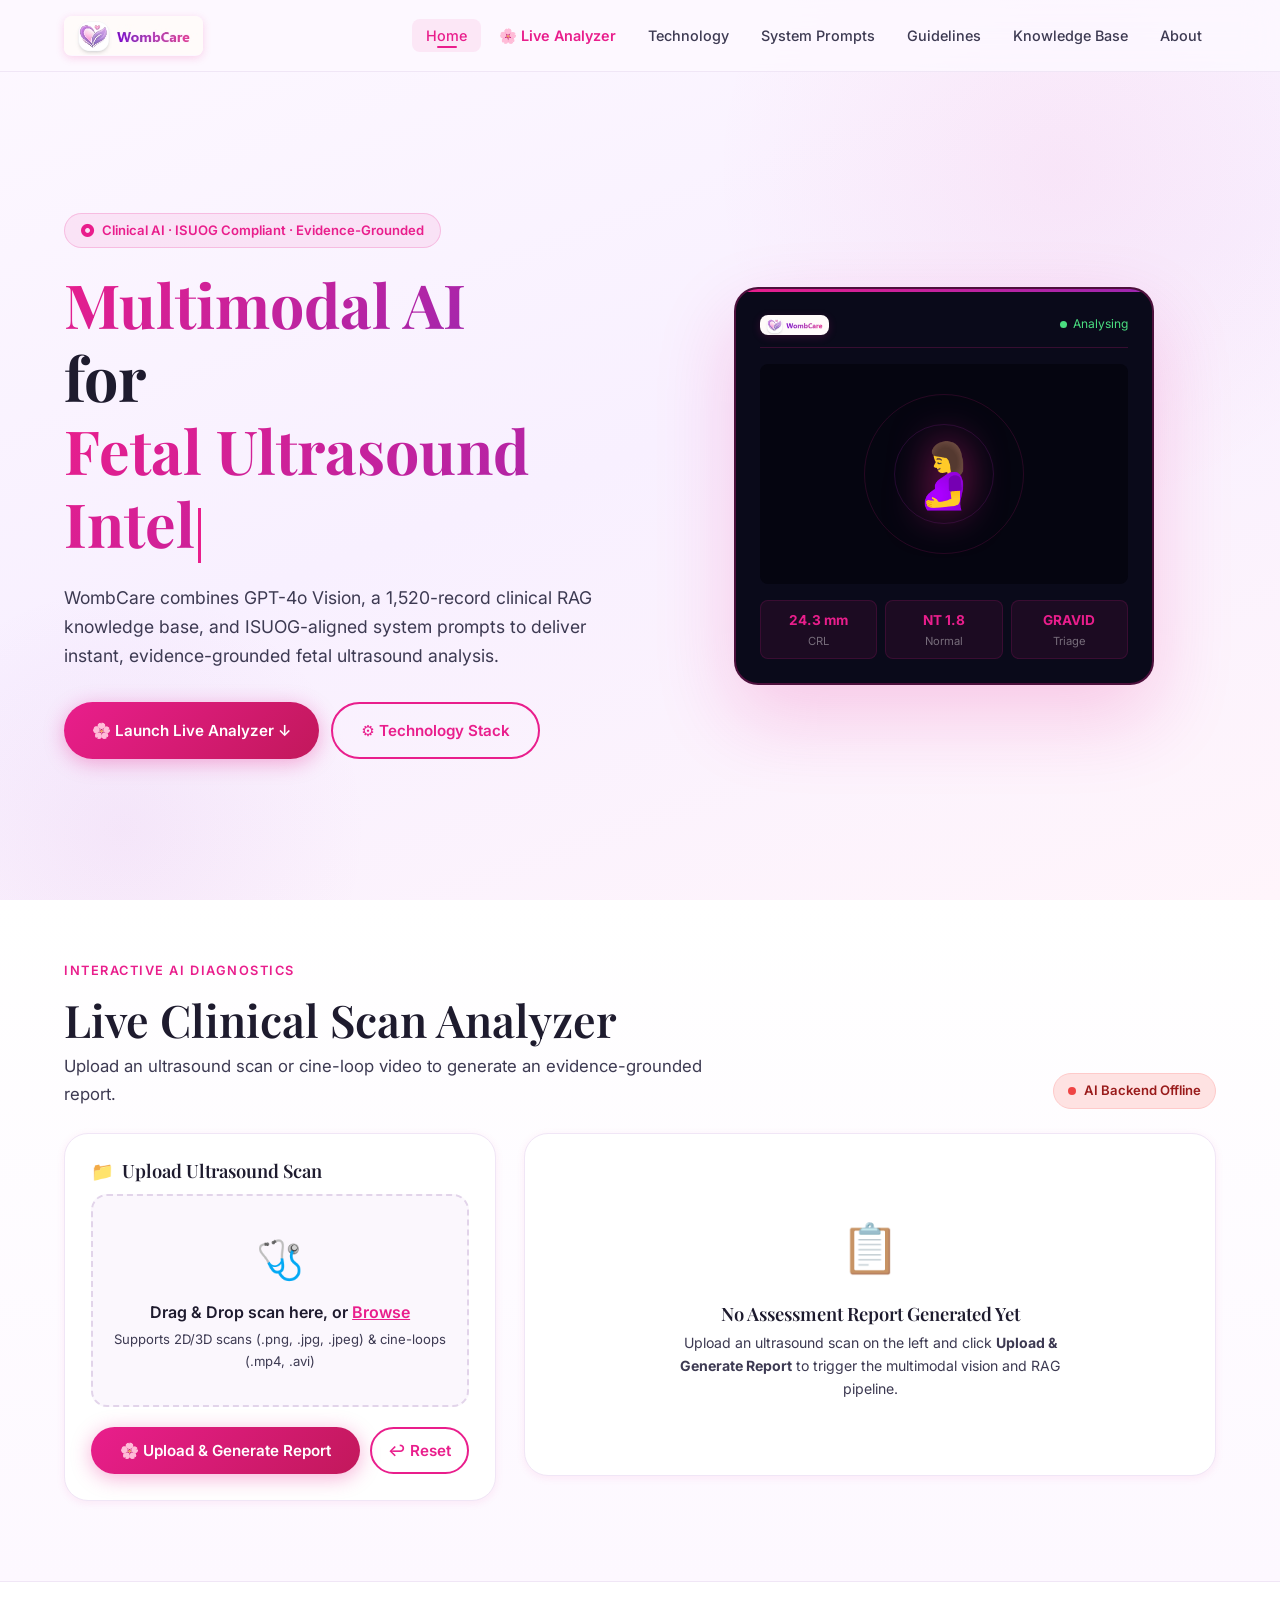
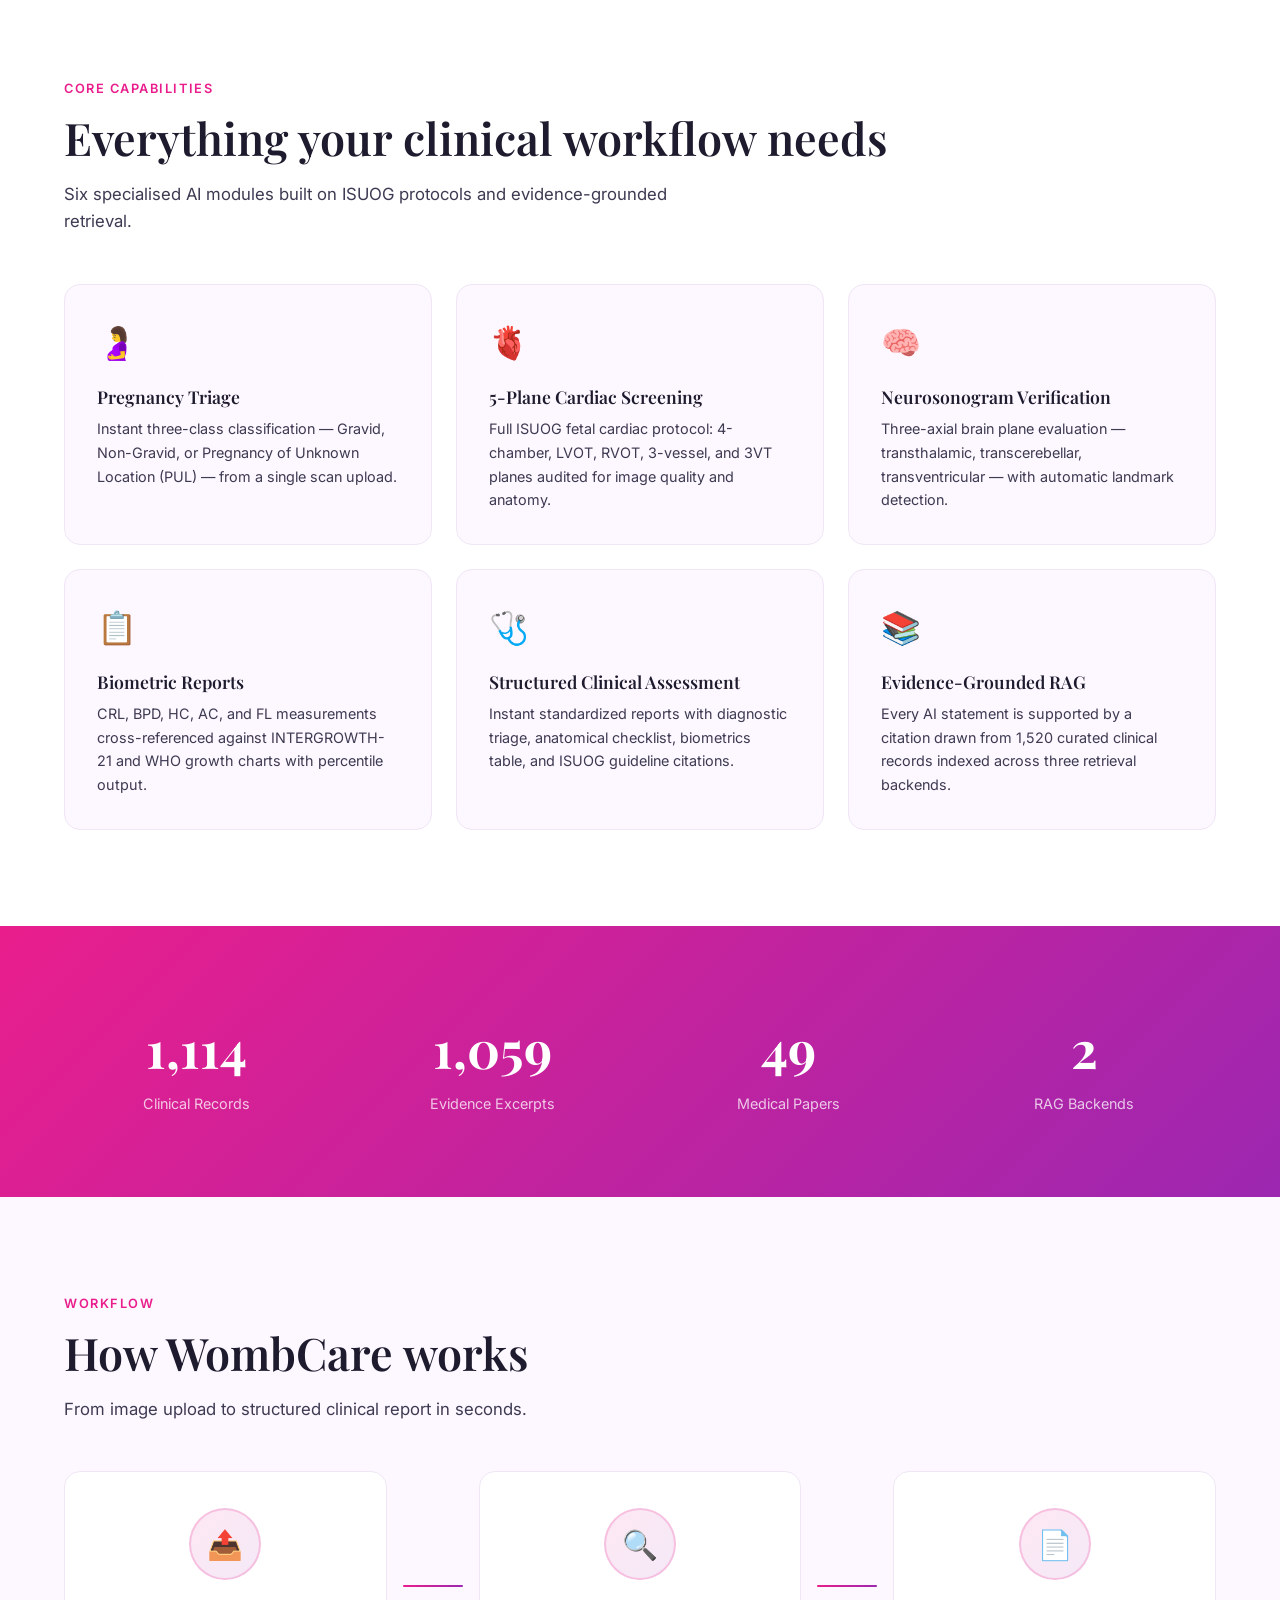
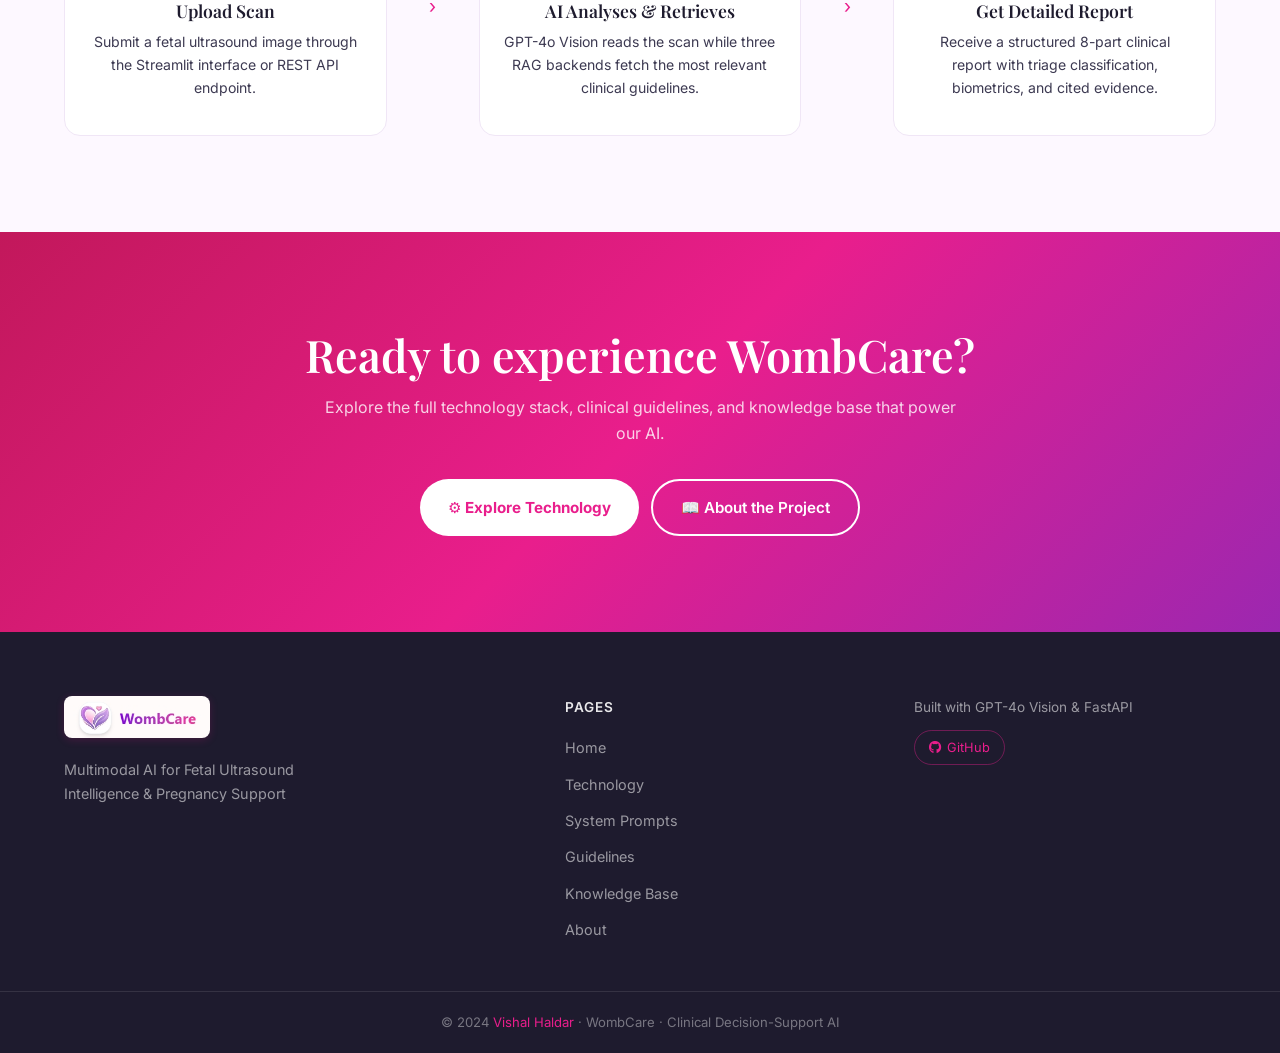
==== commit 8121c35c: "Streamline UI: remove optional query box and follow-up chat for 1-click report workflow" ====
--- a/frontend/index.html
+++ b/frontend/index.html
@@ -160,15 +160,7 @@
             </div>
           </div>
 
-          <div style="margin-top:1rem;">
-            <label for="custom-query"
-              style="font-size:0.85rem; font-weight:600; display:block; margin-bottom:6px; color:var(--ink);">
-              Optional: Clinical Query / Custom Focus
-            </label>
-            <input type="text" id="custom-query"
-              placeholder="e.g. Check for gestational sac viability, evaluate CRL, or 4-chamber view"
-              class="custom-input" />
-          </div>
+          
 
           <div style="margin-top:1.25rem; display:flex; gap:10px;">
             <button id="analyze-btn" class="btn btn-primary" style="flex:1; justify-content:center;">
@@ -232,21 +224,7 @@
               <div id="citations-list" class="citations-container"></div>
             </div>
 
-            <!-- Follow-up Consultation Chat -->
-            <div class="chat-section"
-              style="margin-top:1.8rem; border-top:1px solid var(--border); padding-top:1.2rem;">
-              <h4
-                style="font-size:0.95rem; margin-bottom:0.8rem; color:var(--ink); display:flex; align-items:center; gap:6px;">
-                <span>💬</span> Interactive Consultation &amp; Follow-Up
-              </h4>
-              <div id="chat-thread" class="chat-thread"></div>
-              <div style="display:flex; gap:8px; margin-top:10px;">
-                <input type="text" id="follow-up-input" placeholder="Ask a follow-up clinical question..."
-                  class="custom-input" style="flex:1;" />
-                <button id="send-chat-btn" class="btn btn-primary" style="padding:10px 18px;">Send</button>
-              </div>
-            </div>
-          </div>
+            </div>
         </div>
       </div>
     </div>
@@ -296,10 +274,9 @@
         </article>
 
         <article class="feature-card fade-up delay-4" role="listitem">
-          <span class="feature-icon" aria-hidden="true">💬</span>
-          <h3>Multi-Turn Consultation</h3>
-          <p>Conversational follow-up questions answered in context. Ask about findings, request differential diagnoses,
-            or clarify thresholds.</p>
+          <span class="feature-icon" aria-hidden="true">🩺</span>
+          <h3>Structured Clinical Assessment</h3>
+          <p>Instant standardized reports with diagnostic triage, anatomical checklist, biometrics table, and ISUOG guideline citations.</p>
         </article>
 
         <article class="feature-card fade-up delay-5" role="listitem">
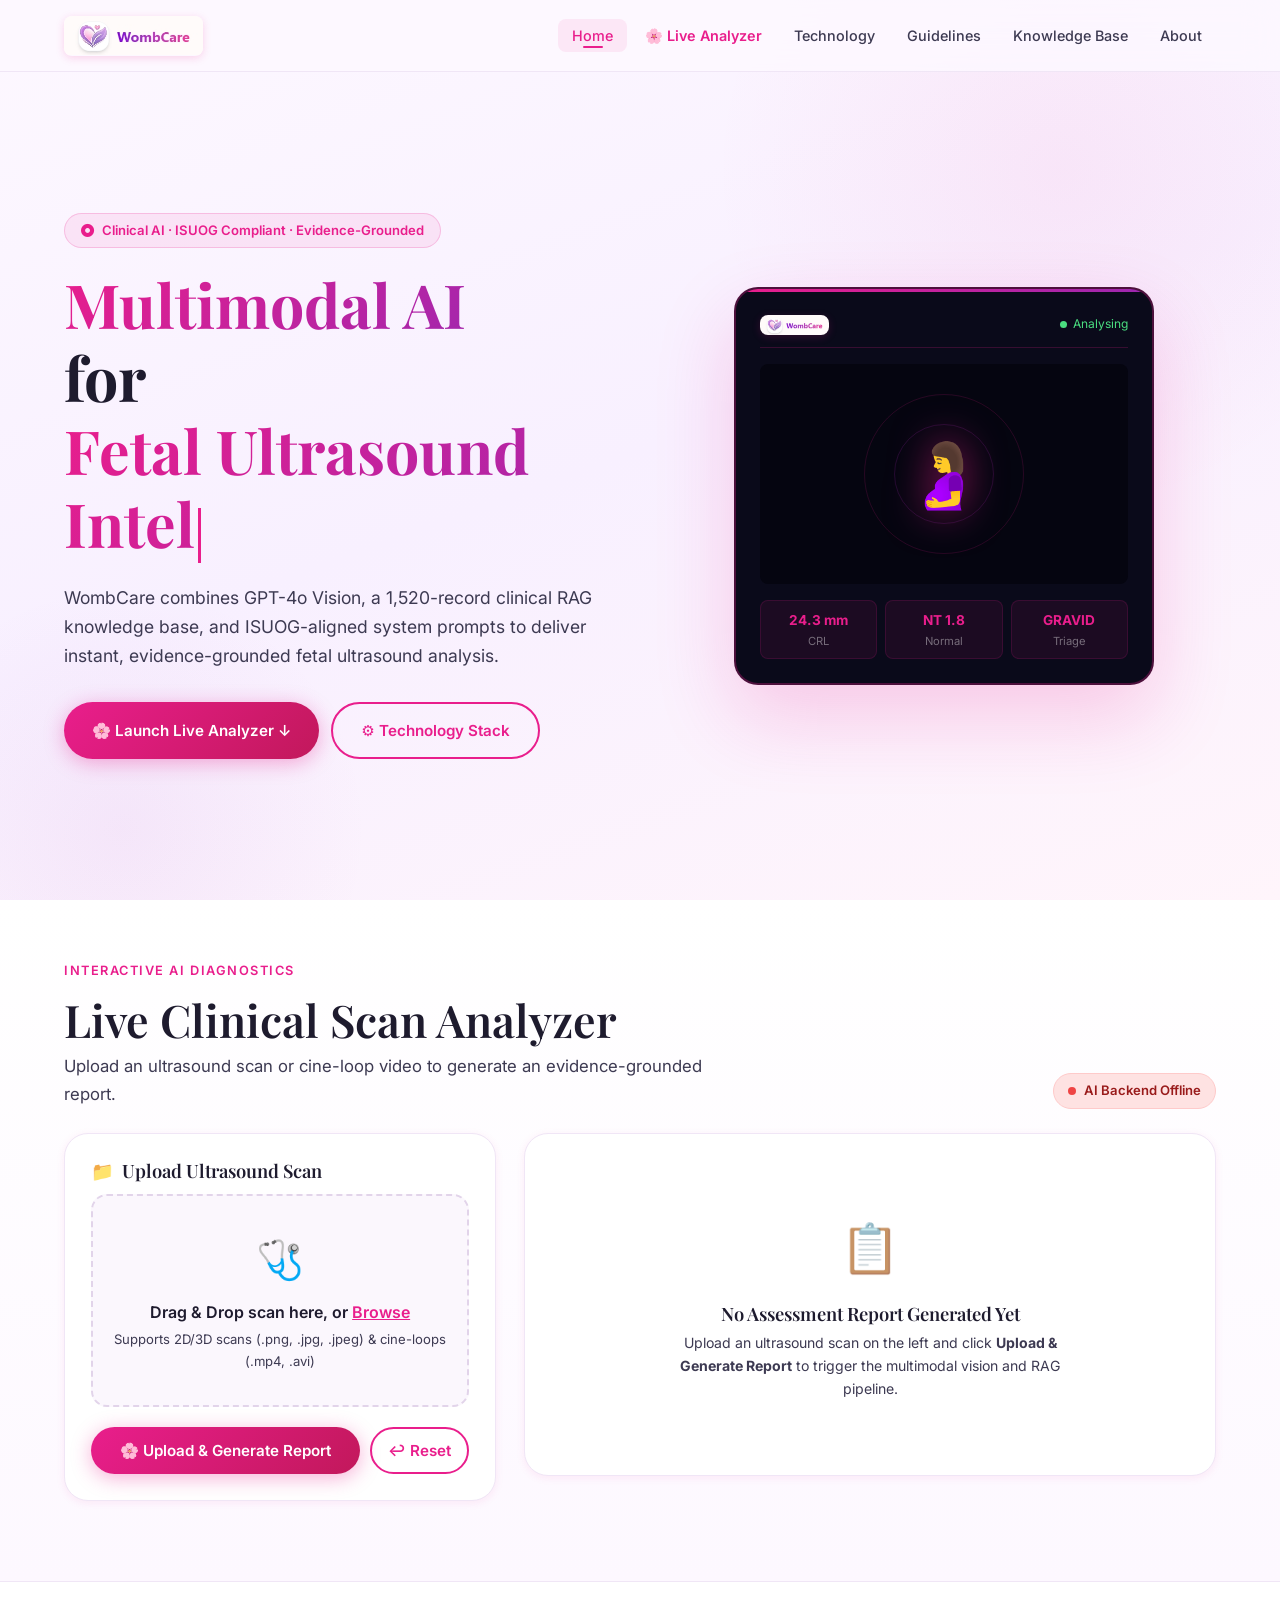
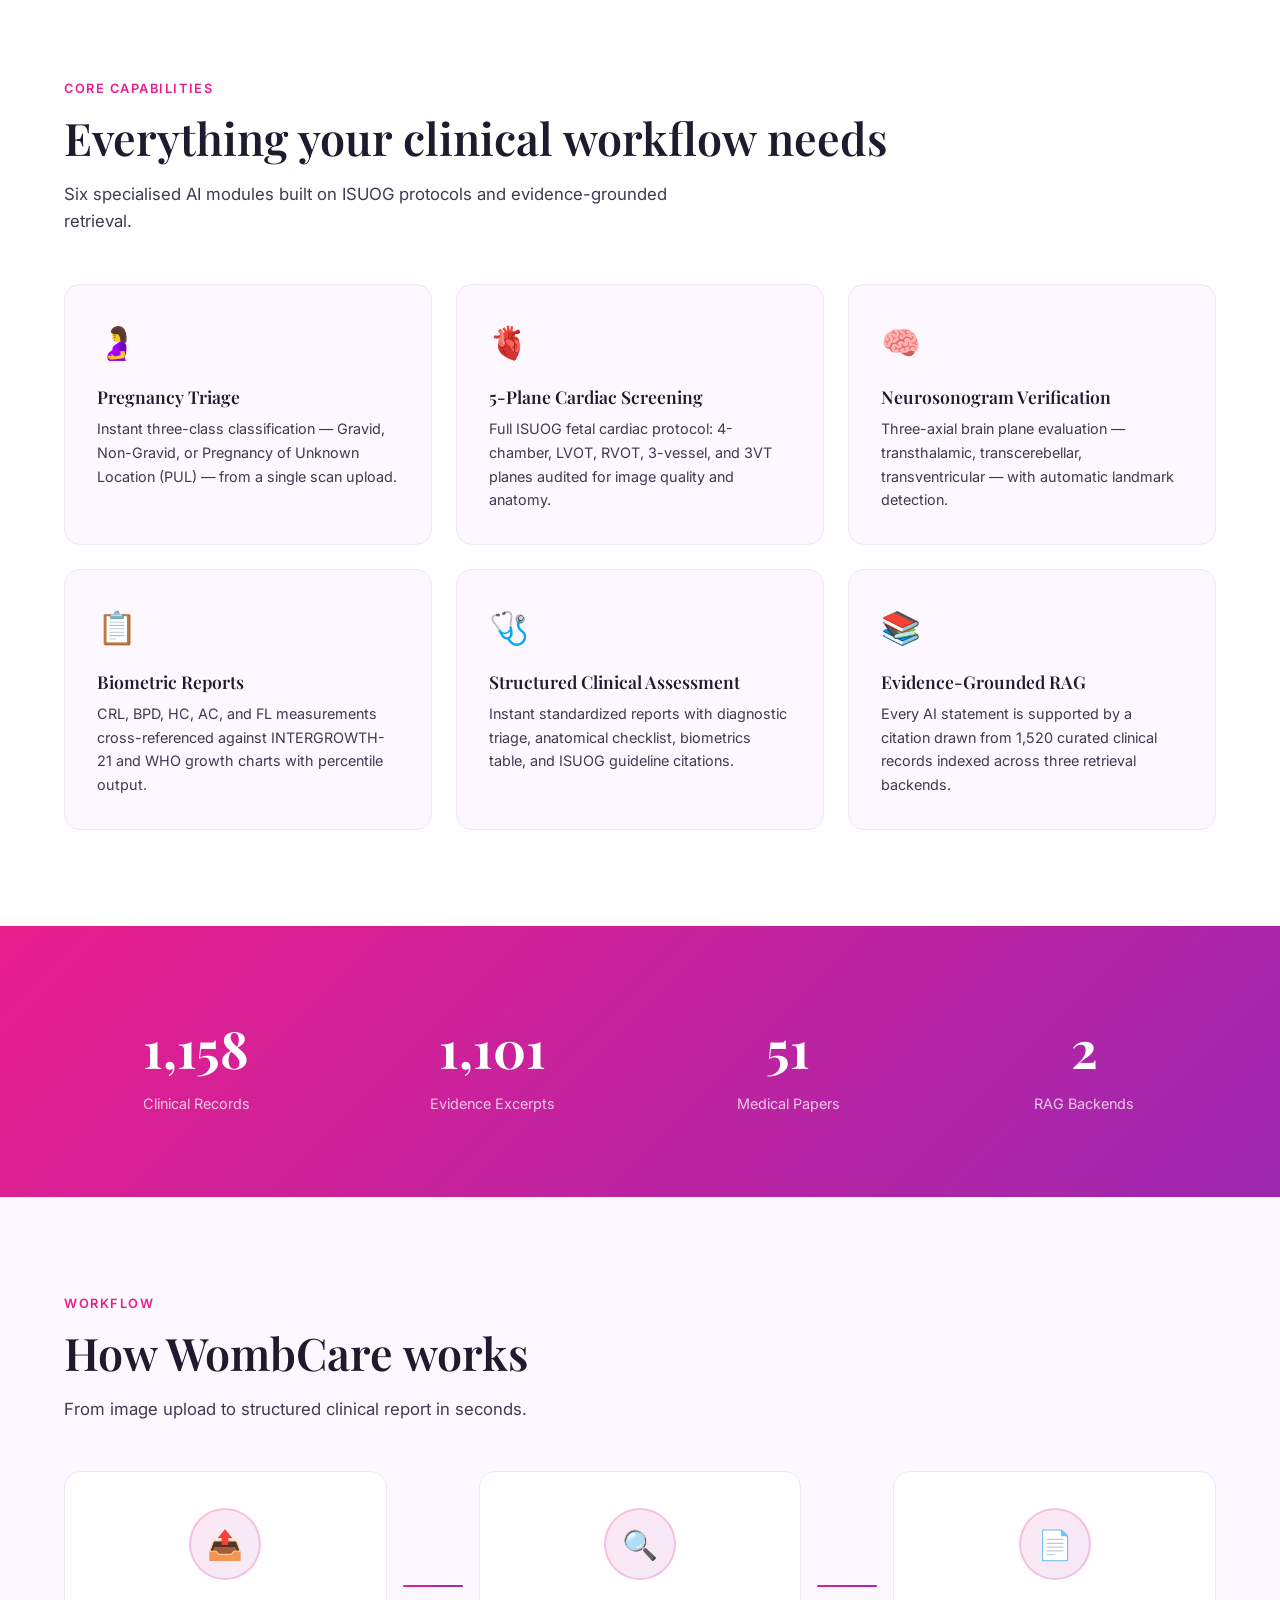
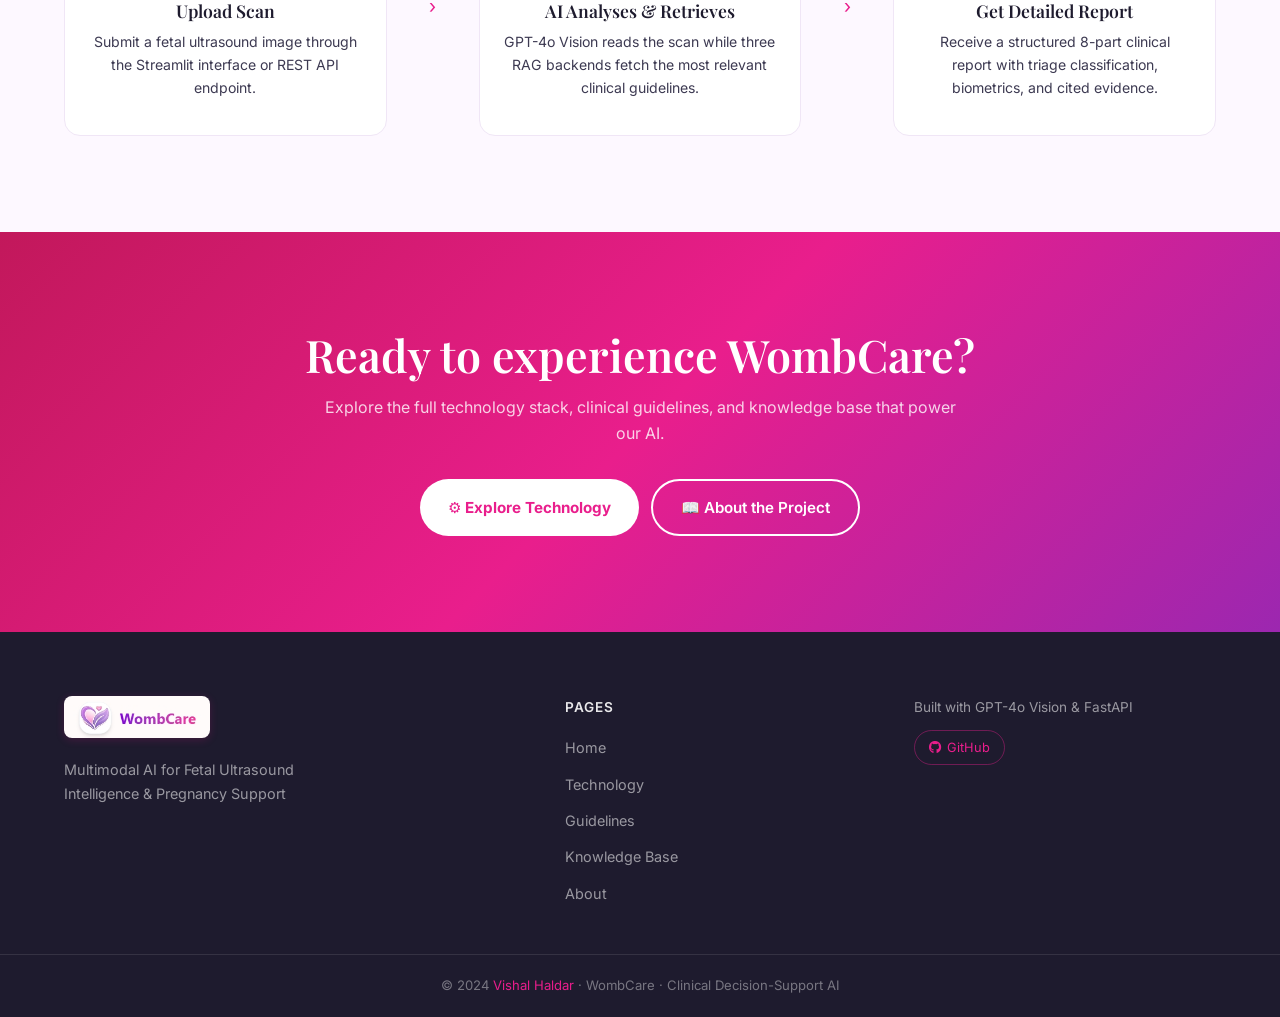
==== commit 4c9b6ea5: "Remove System Prompts page from website navigation" ====
--- a/frontend/index.html
+++ b/frontend/index.html
@@ -32,7 +32,6 @@
         <li><a href="index.html">Home</a></li>
         <li><a href="#analyzer" style="color:var(--rose); font-weight:600;">🌸 Live Analyzer</a></li>
         <li><a href="technology.html">Technology</a></li>
-        <li><a href="system-prompts.html">System Prompts</a></li>
         <li><a href="clinical-guidelines.html">Guidelines</a></li>
         <li><a href="rag-knowledge.html">Knowledge Base</a></li>
         <li><a href="about.html">About</a></li>
@@ -47,7 +46,6 @@
   <nav class="nav-drawer" aria-label="Mobile navigation">
     <a href="index.html">🏠 Home</a>
     <a href="technology.html">⚙️ Technology</a>
-    <a href="system-prompts.html">📋 System Prompts</a>
     <a href="clinical-guidelines.html">🏥 Guidelines</a>
     <a href="rag-knowledge.html">📚 Knowledge Base</a>
     <a href="about.html">👤 About</a>
@@ -392,7 +390,6 @@
           <ul>
             <li><a href="index.html">Home</a></li>
             <li><a href="technology.html">Technology</a></li>
-            <li><a href="system-prompts.html">System Prompts</a></li>
             <li><a href="clinical-guidelines.html">Guidelines</a></li>
             <li><a href="rag-knowledge.html">Knowledge Base</a></li>
             <li><a href="about.html">About</a></li>
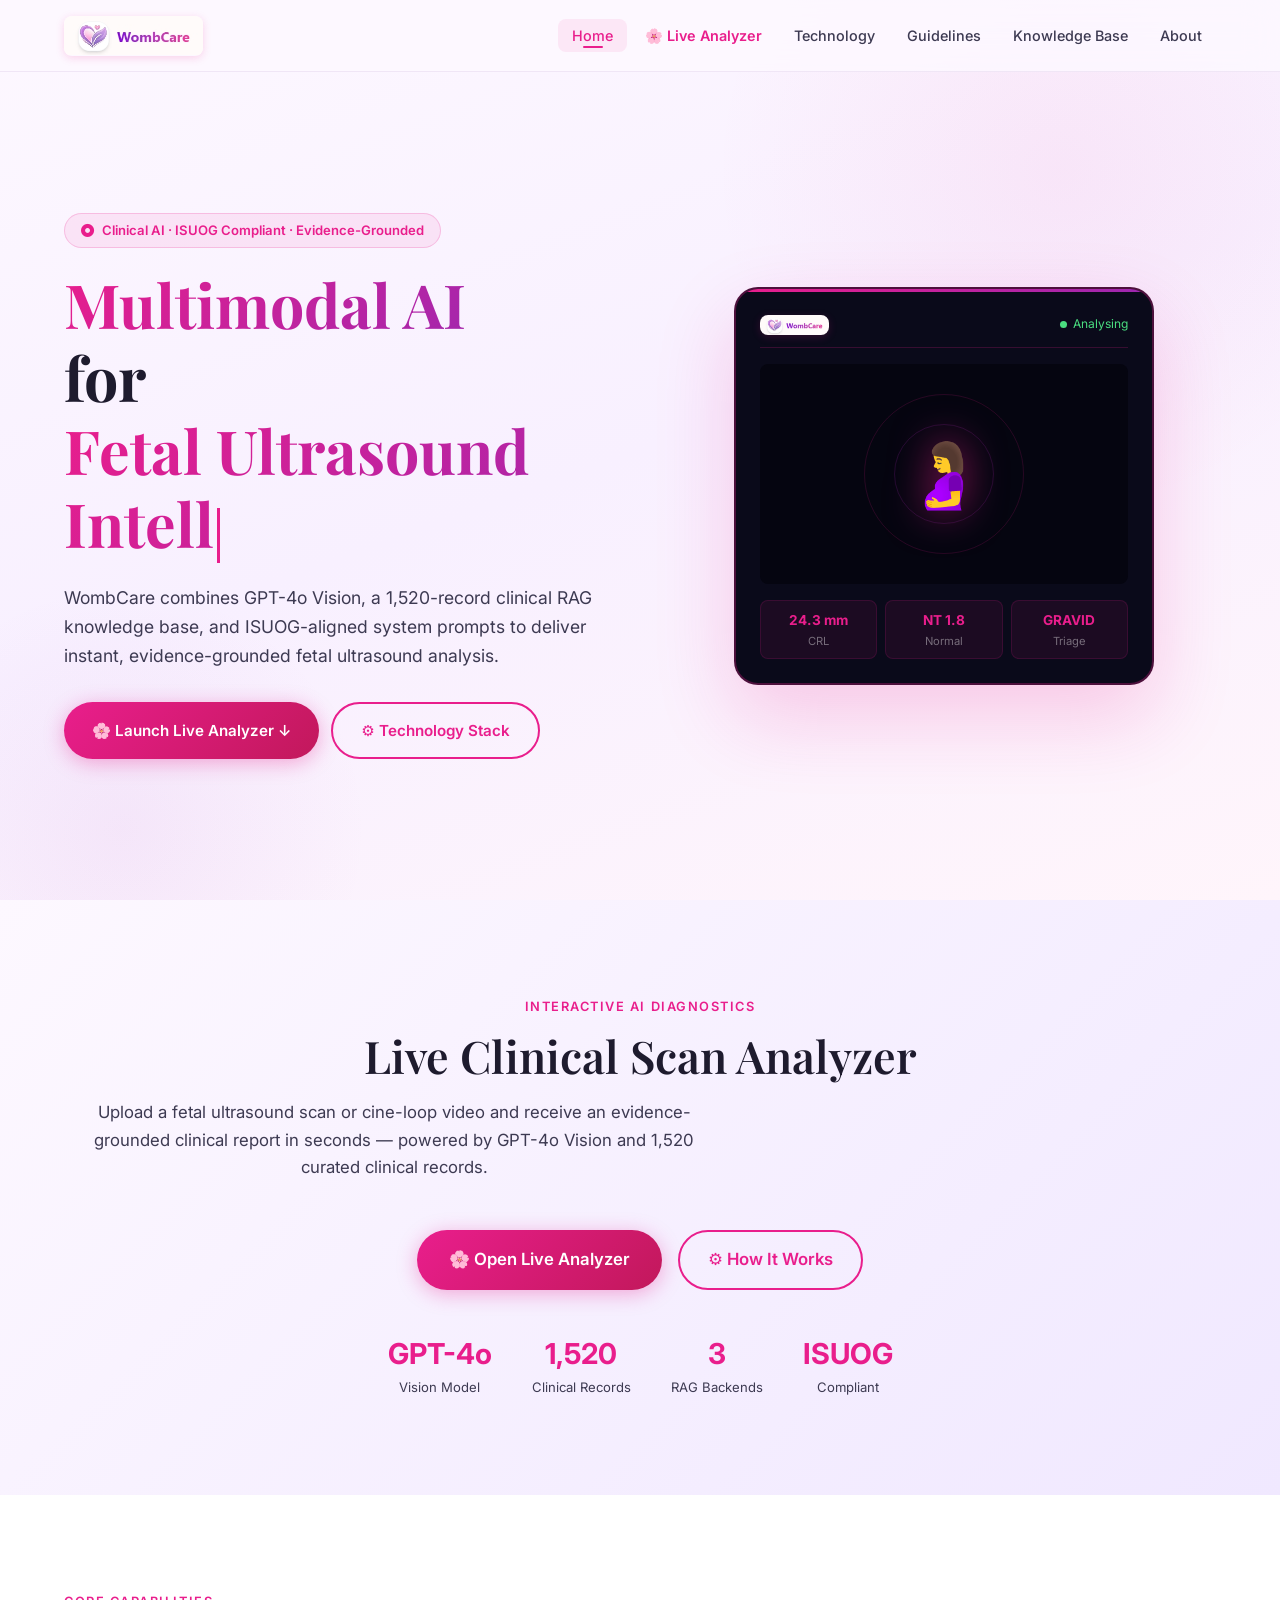
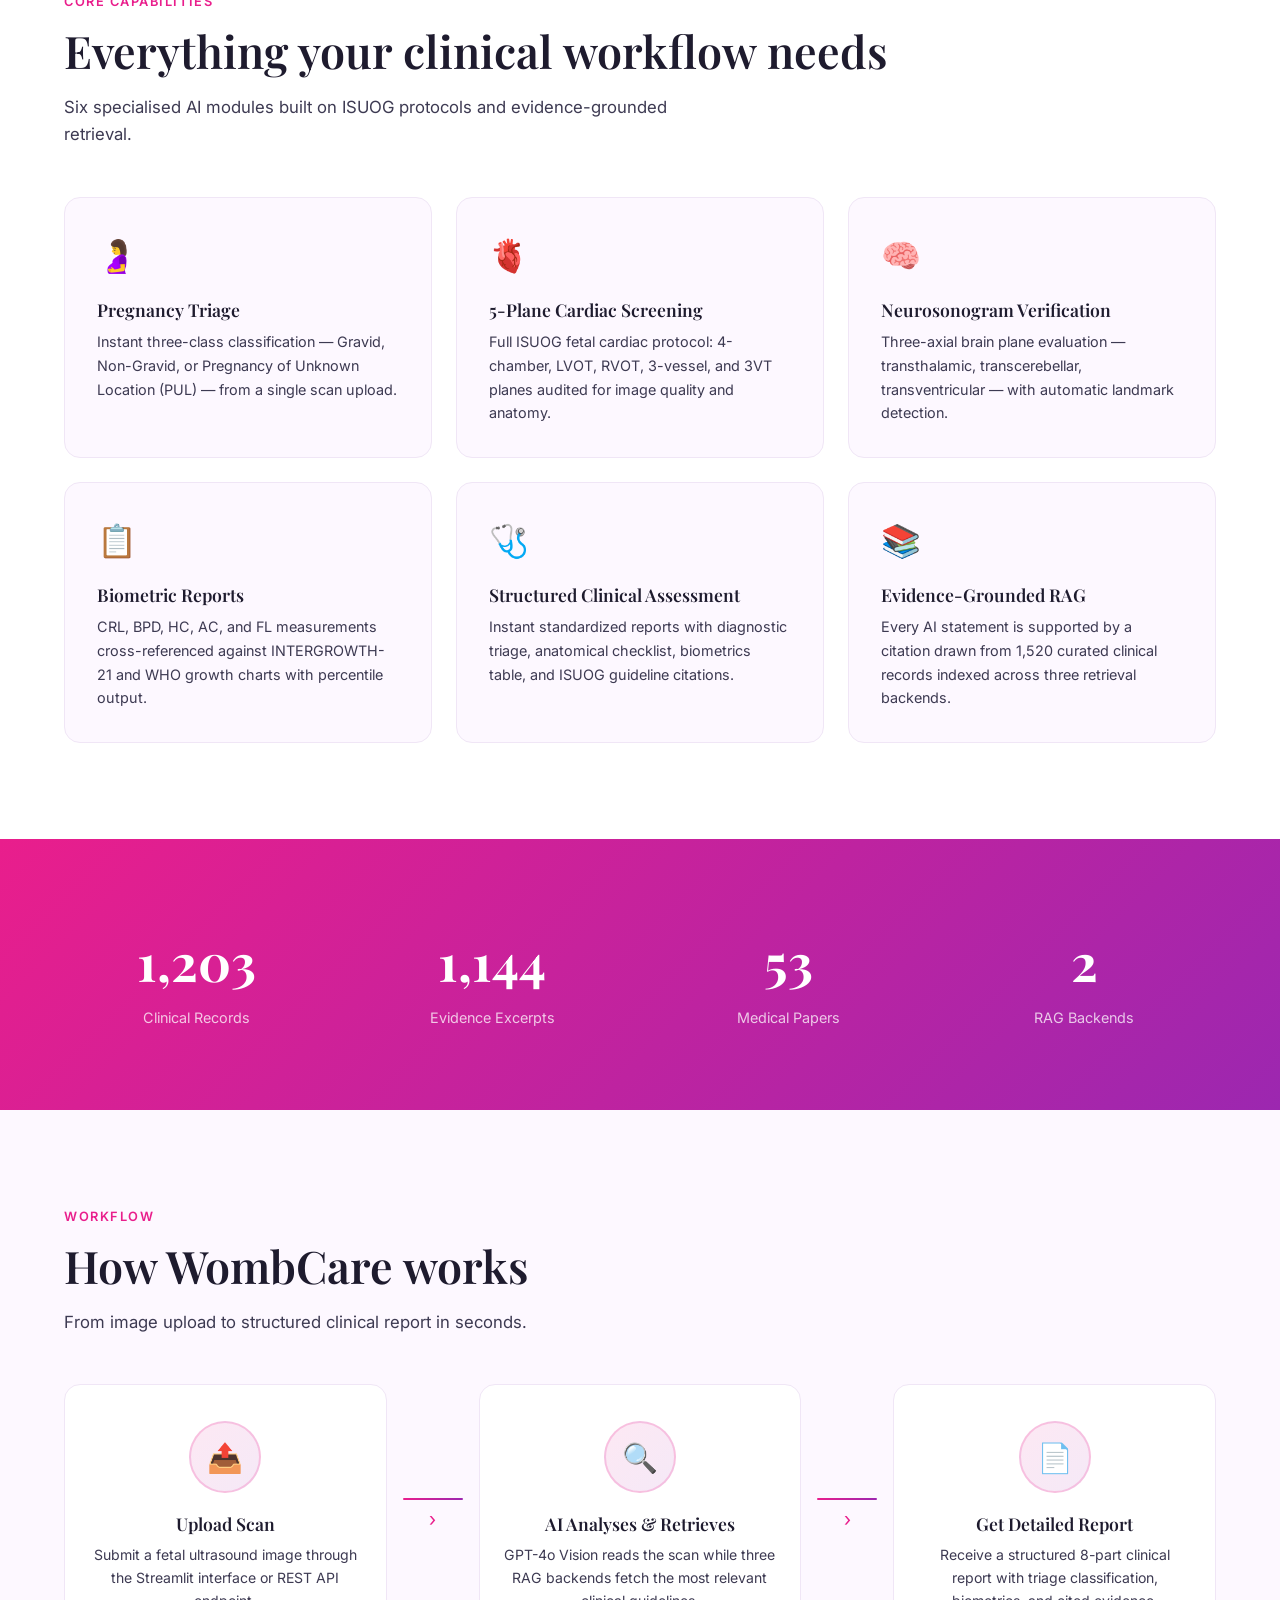
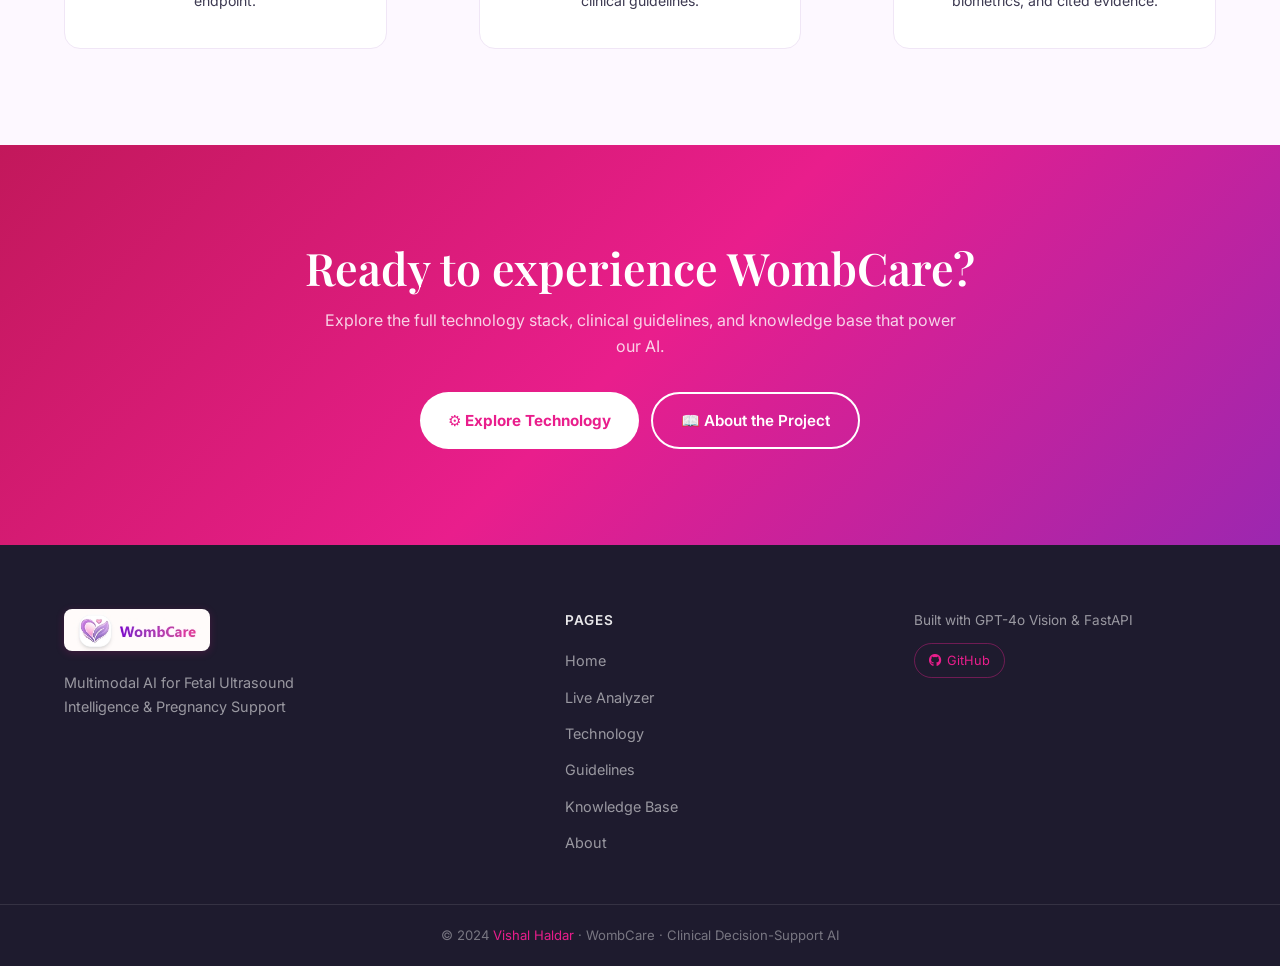
==== commit 53f9235d: "Add dedicated Live Analyzer page (analyzer.html) and update nav/footer across all pages" ====
--- a/frontend/index.html
+++ b/frontend/index.html
@@ -30,7 +30,7 @@
         <img src="logo.png" alt="WombCare Logo" class="nav-logo-img"></a>
       <ul class="nav-links" role="list">
         <li><a href="index.html">Home</a></li>
-        <li><a href="#analyzer" style="color:var(--rose); font-weight:600;">🌸 Live Analyzer</a></li>
+        <li><a href="analyzer.html" style="color:var(--rose); font-weight:600;">🌸 Live Analyzer</a></li>
         <li><a href="technology.html">Technology</a></li>
         <li><a href="clinical-guidelines.html">Guidelines</a></li>
         <li><a href="rag-knowledge.html">Knowledge Base</a></li>
@@ -45,6 +45,7 @@
   <!-- MOBILE DRAWER -->
   <nav class="nav-drawer" aria-label="Mobile navigation">
     <a href="index.html">🏠 Home</a>
+    <a href="analyzer.html">🌸 Live Analyzer</a>
     <a href="technology.html">⚙️ Technology</a>
     <a href="clinical-guidelines.html">🏥 Guidelines</a>
     <a href="rag-knowledge.html">📚 Knowledge Base</a>
@@ -78,7 +79,7 @@
         </p>
 
         <div class="hero-ctas">
-          <a href="#analyzer" class="btn btn-primary">🌸 Launch Live Analyzer ↓</a>
+          <a href="analyzer.html" class="btn btn-primary">🌸 Launch Live Analyzer ↓</a>
           <a href="technology.html" class="btn btn-outline">⚙️ Technology Stack</a>
         </div>
       </div>
@@ -114,115 +115,41 @@
   </section>
 
   <!-- ══════════════════════════════════════════════════════════
-     LIVE CLINICAL SCAN ANALYZER
-     ══════════════════════════════════════════════════════════ -->
-  <section class="section analyzer-section" id="analyzer" aria-labelledby="analyzer-heading">
-    <div class="container">
-      <div
-        style="display:flex; justify-content:space-between; align-items:flex-end; margin-bottom:1.5rem; flex-wrap:wrap; gap:12px;">
-        <div>
-          <span class="section-label">Interactive AI Diagnostics</span>
-          <h2 class="section-title" id="analyzer-heading" style="margin-bottom:0.4rem;">Live Clinical Scan Analyzer</h2>
-          <p class="section-sub" style="margin-bottom:0;">Upload an ultrasound scan or cine-loop video to generate an
-            evidence-grounded report.</p>
-        </div>
-        <div id="backend-status-pill" class="status-pill status-checking">
-          <span class="status-dot"></span> <span id="backend-status-text">Checking AI Backend...</span>
-        </div>
-      </div>
-
-      <div class="analyzer-grid">
-        <!-- Left: Upload & Controls -->
-        <div class="analyzer-card upload-card">
-          <h3 style="font-size:1.15rem; margin-bottom:0.75rem; display:flex; align-items:center; gap:8px;">
-            <span>📁</span> Upload Ultrasound Scan
-          </h3>
-
-          <div class="drop-zone" id="drop-zone">
-            <input type="file" id="file-input" accept="image/*,video/*" style="display:none;" />
-            <div id="drop-prompt">
-              <div style="font-size:2.4rem; margin-bottom:8px;">🩺</div>
-              <p style="font-weight:600; color:var(--ink); margin-bottom:4px;">Drag &amp; Drop scan here, or <span
-                  style="color:var(--rose); text-decoration:underline;">Browse</span></p>
-              <p style="font-size:0.82rem; color:var(--ink-soft);">Supports 2D/3D scans (.png, .jpg, .jpeg) &amp;
-                cine-loops (.mp4, .avi)</p>
-            </div>
-            <div id="preview-wrap" style="display:none; text-align:center;">
-              <img id="preview-img"
-                style="max-height:220px; max-width:100%; border-radius:10px; margin-bottom:8px; display:none; object-fit:contain;" />
-              <video id="preview-vid" controls
-                style="max-height:220px; max-width:100%; border-radius:10px; margin-bottom:8px; display:none;"></video>
-              <div id="file-meta" style="font-size:0.82rem; color:var(--ink-soft); font-weight:500;"></div>
-              <button type="button" id="change-file-btn" class="btn btn-outline"
-                style="padding:4px 12px; font-size:0.8rem; margin-top:6px;">Change File</button>
-            </div>
-          </div>
-
-          
-
-          <div style="margin-top:1.25rem; display:flex; gap:10px;">
-            <button id="analyze-btn" class="btn btn-primary" style="flex:1; justify-content:center;">
-              <span>🌸 Upload &amp; Generate Report</span>
-            </button>
-            <button id="reset-btn" class="btn btn-outline" style="padding:10px 16px;">
-              <span>↩ Reset</span>
-            </button>
-          </div>
-
-          <div id="analysis-progress"
-            style="display:none; margin-top:1rem; padding:12px 14px; background:var(--blush); border:1px solid var(--border); border-radius:12px;">
-            <div
-              style="display:flex; align-items:center; gap:10px; font-size:0.85rem; color:var(--rose-deep); font-weight:600;">
-              <span class="spinner-ring"></span>
-              <span id="progress-text">Consulting clinical knowledge base (rag-only)...</span>
-            </div>
-          </div>
-        </div>
-
-        <!-- Right: Detailed Report & Chat -->
-        <div class="analyzer-card report-card" id="report-card">
-          <div id="report-empty" style="text-align:center; padding:3rem 1.5rem; color:var(--ink-soft);">
-            <div style="font-size:3rem; margin-bottom:1rem; opacity:0.8;">📋</div>
-            <h4 style="font-size:1.15rem; color:var(--ink); margin-bottom:6px;">No Assessment Report Generated Yet</h4>
-            <p style="font-size:0.88rem; max-width:400px; margin:0 auto;">
-              Upload an ultrasound scan on the left and click <strong>Upload &amp; Generate Report</strong> to trigger
-              the multimodal vision and RAG pipeline.
-            </p>
-          </div>
-
-          <div id="report-content" style="display:none;">
-            <!-- Triage Banner -->
-            <div id="triage-banner" class="triage-banner banner-gravid">
-              <div id="triage-title" style="font-size:1.05rem; font-weight:700; margin-bottom:2px;">🤰 PREGNANCY
-                DETECTED (GRAVID)</div>
-              <div id="triage-sub" style="font-size:0.86rem; opacity:0.9;">Obstetric anatomical structures identified
-                and grounded in ISUOG screening guidelines.</div>
-            </div>
-
-            <!-- Report Actions -->
-            <div
-              style="display:flex; justify-content:space-between; align-items:center; margin-bottom:1rem; flex-wrap:wrap; gap:8px;">
-              <div style="font-size:0.82rem; color:var(--ink-soft);" id="report-meta">Session ID: •••</div>
-              <div style="display:flex; gap:8px;">
-                <button id="download-report-btn" class="btn btn-outline" style="padding:6px 12px; font-size:0.8rem;">
-                  📥 Download Report (.md)
-                </button>
-              </div>
-            </div>
-
-            <!-- Formatted Markdown Report -->
-            <div id="report-body" class="report-markdown-body"></div>
-
-            <!-- Citations Accordion -->
-            <div id="citations-section" style="margin-top:1.5rem; display:none;">
-              <h4
-                style="font-size:0.95rem; margin-bottom:0.6rem; color:var(--ink); display:flex; align-items:center; gap:6px;">
-                <span>📚</span> Clinical Knowledge Base Citations (<span id="citation-count">0</span>)
-              </h4>
-              <div id="citations-list" class="citations-container"></div>
-            </div>
-
-            </div>
+     LIVE ANALYZER CTA
+     ══════════════════════════════════════════════════════════ -->
+  <section class="section" id="analyzer" aria-label="Live Analyzer call to action"
+    style="background: linear-gradient(135deg, var(--blush) 0%, #f0e8ff 100%);">
+    <div class="container" style="text-align:center;">
+      <span class="section-label">Interactive AI Diagnostics</span>
+      <h2 class="section-title fade-up">Live Clinical Scan Analyzer</h2>
+      <p class="section-sub fade-up delay-1">
+        Upload a fetal ultrasound scan or cine-loop video and receive an evidence-grounded clinical report
+        in seconds — powered by GPT-4o Vision and 1,520 curated clinical records.
+      </p>
+      <div class="fade-up delay-2" style="display:flex; gap:16px; justify-content:center; flex-wrap:wrap; margin-top:2rem;">
+        <a href="analyzer.html" class="btn btn-primary" style="font-size:1.05rem; padding:14px 32px;">
+          🌸 Open Live Analyzer
+        </a>
+        <a href="technology.html" class="btn btn-outline" style="font-size:1.05rem; padding:14px 28px;">
+          ⚙️ How It Works
+        </a>
+      </div>
+      <div style="display:flex; justify-content:center; gap:2.5rem; margin-top:2.5rem; flex-wrap:wrap;">
+        <div style="text-align:center;">
+          <div style="font-size:1.8rem; font-weight:700; color:var(--rose);">GPT-4o</div>
+          <div style="font-size:0.82rem; color:var(--ink-soft);">Vision Model</div>
+        </div>
+        <div style="text-align:center;">
+          <div style="font-size:1.8rem; font-weight:700; color:var(--rose);">1,520</div>
+          <div style="font-size:0.82rem; color:var(--ink-soft);">Clinical Records</div>
+        </div>
+        <div style="text-align:center;">
+          <div style="font-size:1.8rem; font-weight:700; color:var(--rose);">3</div>
+          <div style="font-size:0.82rem; color:var(--ink-soft);">RAG Backends</div>
+        </div>
+        <div style="text-align:center;">
+          <div style="font-size:1.8rem; font-weight:700; color:var(--rose);">ISUOG</div>
+          <div style="font-size:0.82rem; color:var(--ink-soft);">Compliant</div>
         </div>
       </div>
     </div>
@@ -389,6 +316,7 @@
           <h5>Pages</h5>
           <ul>
             <li><a href="index.html">Home</a></li>
+            <li><a href="analyzer.html">Live Analyzer</a></li>
             <li><a href="technology.html">Technology</a></li>
             <li><a href="clinical-guidelines.html">Guidelines</a></li>
             <li><a href="rag-knowledge.html">Knowledge Base</a></li>
--- a/frontend/style.css
+++ b/frontend/style.css
@@ -652,6 +652,19 @@
 .page-hero-icon { font-size: 3.5rem; margin-bottom: 16px; display: block; }
 .page-hero h1 { margin-bottom: 16px; }
 .page-hero p  { max-width: 55ch; margin: 0 auto; font-size: 1.05rem; }
+.page-hero-title {
+  font-size: clamp(2rem, 4vw, 3rem);
+  font-weight: 700;
+  margin-bottom: 0.75rem;
+  color: var(--ink);
+}
+.page-hero-sub {
+  max-width: 60ch;
+  margin: 0 auto;
+  font-size: 1.05rem;
+  color: var(--ink-soft);
+  line-height: 1.7;
+}
 
 /* ────────────────────────────────────────────────────────────
    TECHNOLOGY PAGE
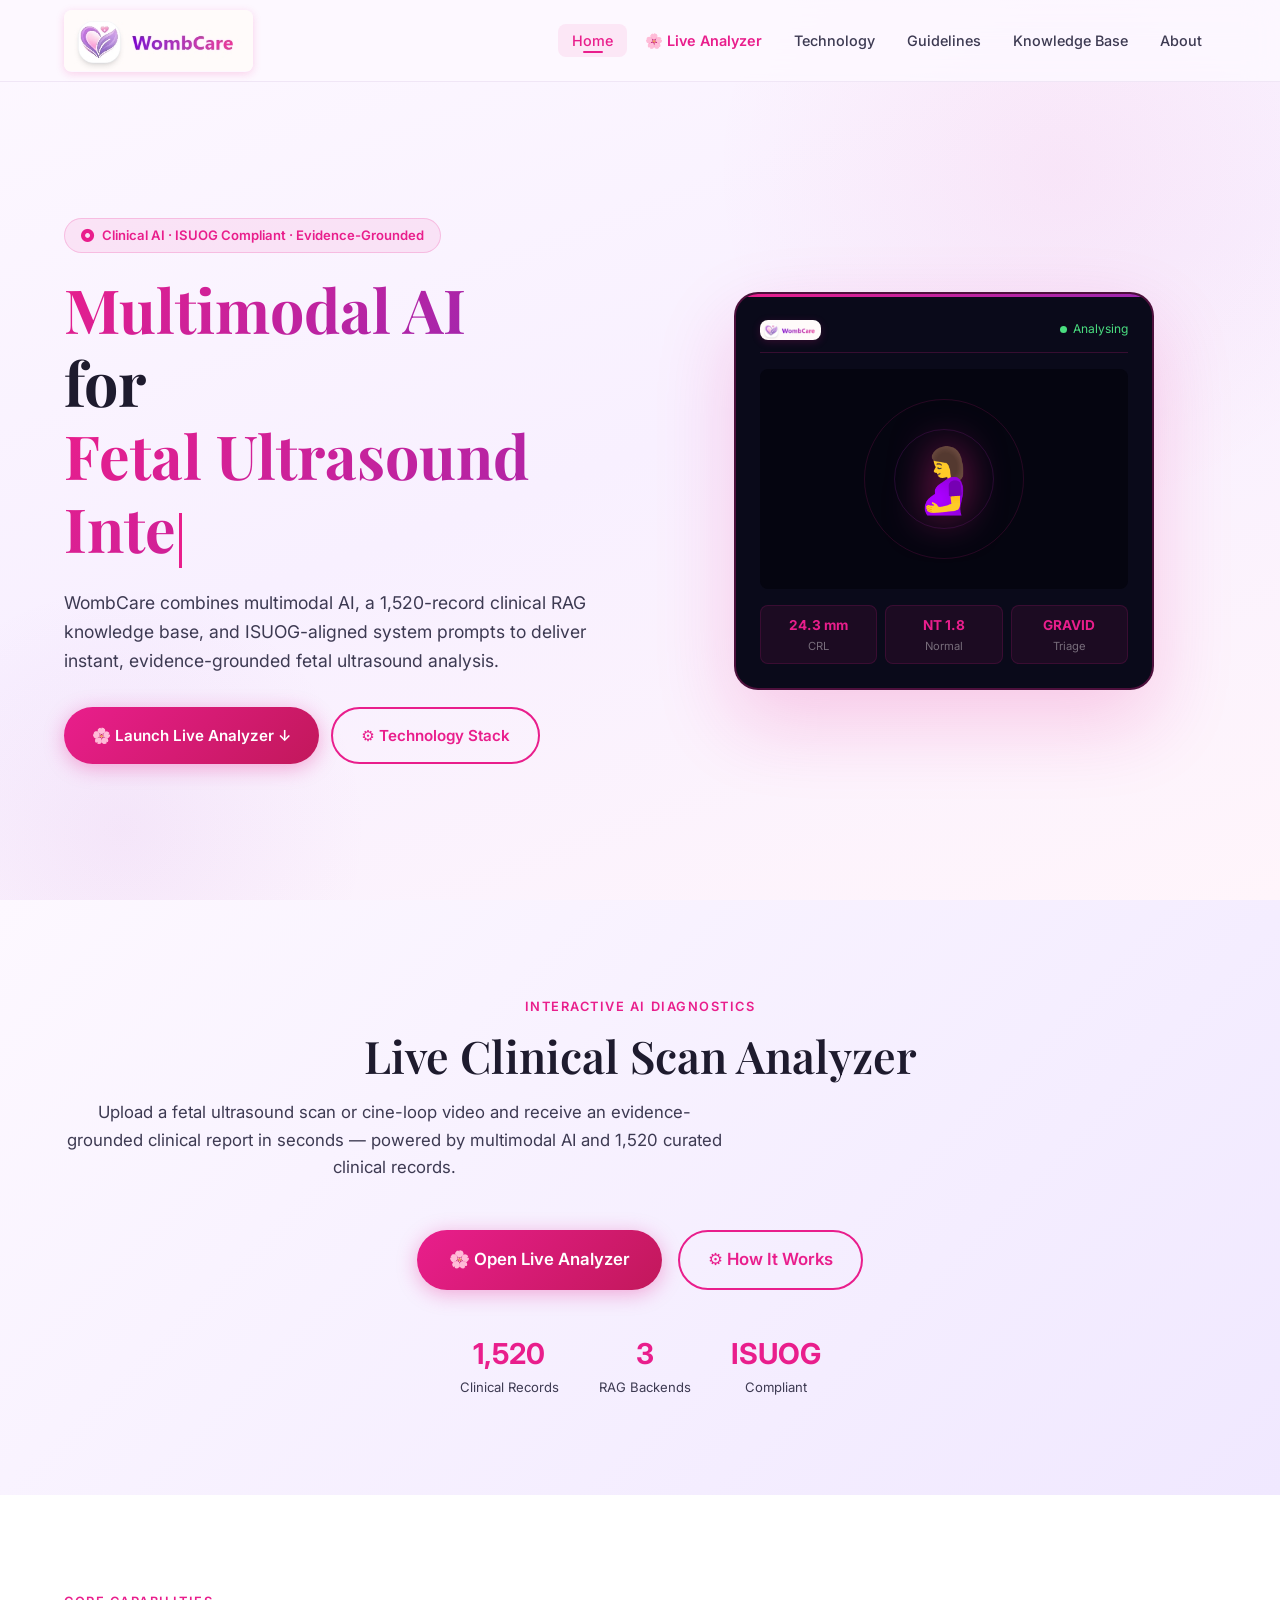
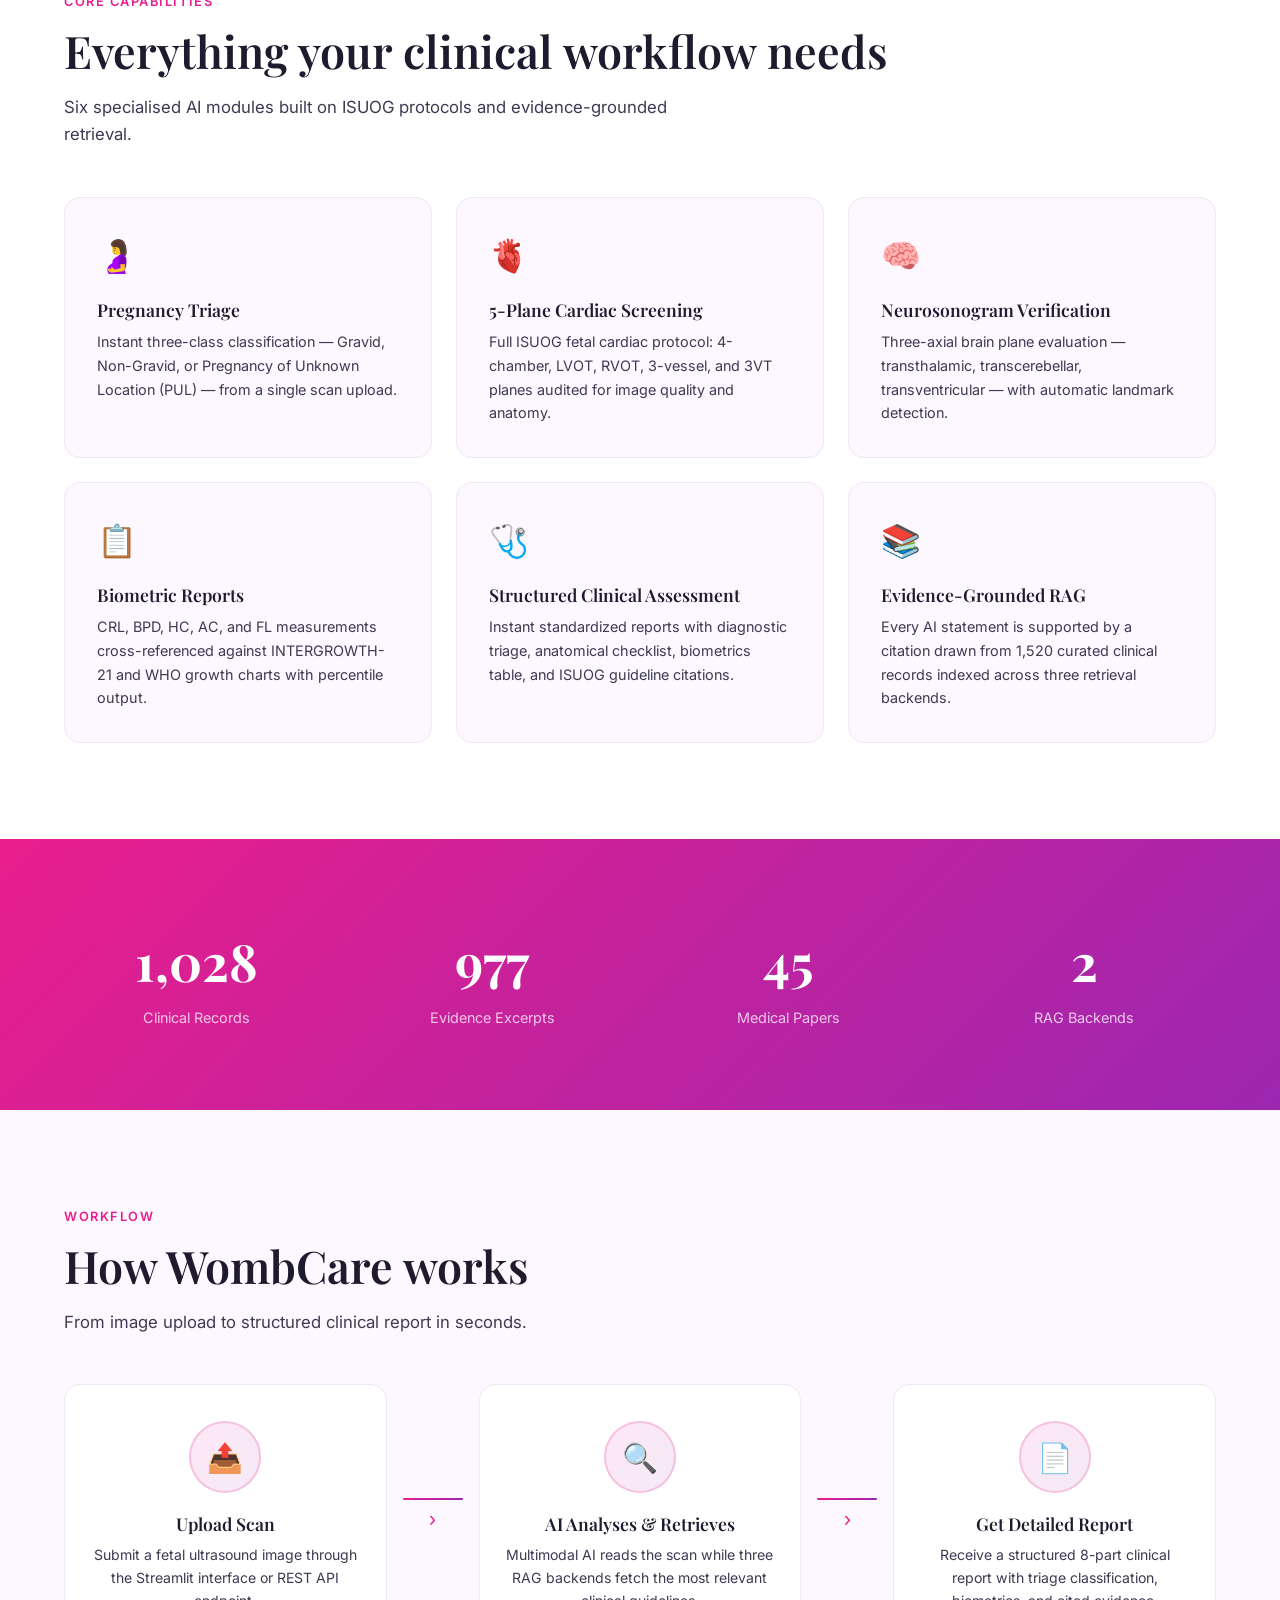
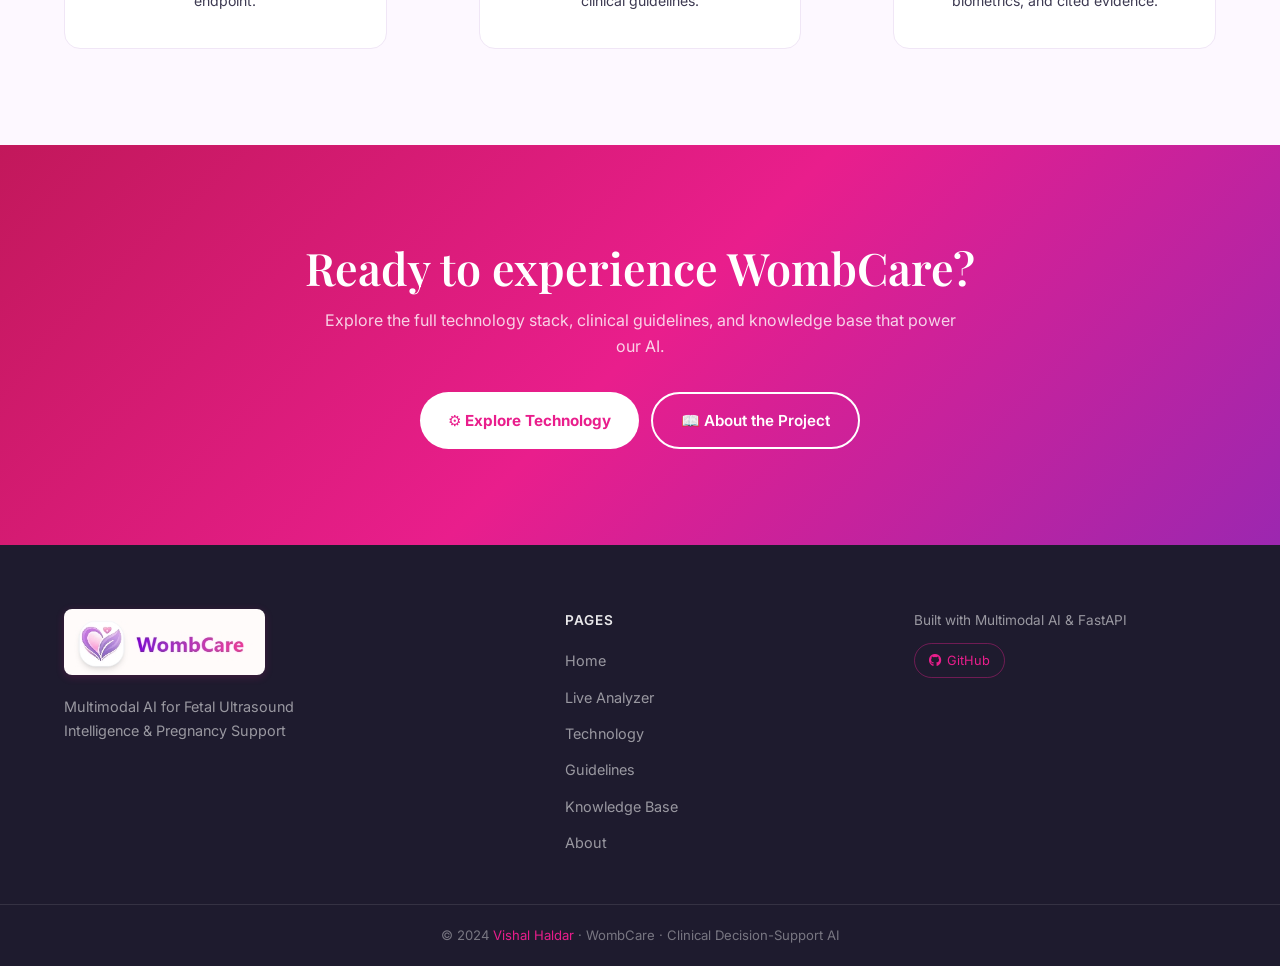
==== commit 6f078222: "Remove GPT-4o Vision Model stat badge and update related references to Multimodal AI" ====
--- a/frontend/index.html
+++ b/frontend/index.html
@@ -6,7 +6,7 @@
   <meta name="viewport" content="width=device-width, initial-scale=1.0" />
   <title>WombCare — Multimodal AI for Fetal Ultrasound Intelligence</title>
   <meta name="description"
-    content="WombCare is an AI-powered clinical decision-support system for fetal ultrasound screening and pregnancy support, built on GPT-4o Vision." />
+    content="WombCare is an AI-powered clinical decision-support system for fetal ultrasound screening and pregnancy support, built on multimodal AI." />
   <link rel="stylesheet" href="style.css" />
   <link rel="stylesheet" href="https://cdnjs.cloudflare.com/ajax/libs/font-awesome/6.5.1/css/all.min.css" />
   <link rel="preconnect" href="https://fonts.googleapis.com" />
@@ -69,12 +69,12 @@
           <span class="gradient-text" aria-hidden="true">Multimodal AI</span><br />
           for
           <span class="hero-typewriter gradient-text"
-            data-phrases='["Fetal Ultrasound Intelligence","Pregnancy Decision Support","Powered by GPT-4o Vision"]'
+            data-phrases='["Fetal Ultrasound Intelligence","Pregnancy Decision Support","Multimodal Ultrasound AI"]'
             aria-live="polite" aria-label="Fetal Ultrasound Intelligence"></span>
         </h1>
 
         <p class="hero-desc">
-          WombCare combines GPT-4o Vision, a 1,520-record clinical RAG knowledge base, and ISUOG-aligned
+          WombCare combines multimodal AI, a 1,520-record clinical RAG knowledge base, and ISUOG-aligned
           system prompts to deliver instant, evidence-grounded fetal ultrasound analysis.
         </p>
 
@@ -124,7 +124,7 @@
       <h2 class="section-title fade-up">Live Clinical Scan Analyzer</h2>
       <p class="section-sub fade-up delay-1">
         Upload a fetal ultrasound scan or cine-loop video and receive an evidence-grounded clinical report
-        in seconds — powered by GPT-4o Vision and 1,520 curated clinical records.
+        in seconds — powered by multimodal AI and 1,520 curated clinical records.
       </p>
       <div class="fade-up delay-2" style="display:flex; gap:16px; justify-content:center; flex-wrap:wrap; margin-top:2rem;">
         <a href="analyzer.html" class="btn btn-primary" style="font-size:1.05rem; padding:14px 32px;">
@@ -136,10 +136,6 @@
       </div>
       <div style="display:flex; justify-content:center; gap:2.5rem; margin-top:2.5rem; flex-wrap:wrap;">
         <div style="text-align:center;">
-          <div style="font-size:1.8rem; font-weight:700; color:var(--rose);">GPT-4o</div>
-          <div style="font-size:0.82rem; color:var(--ink-soft);">Vision Model</div>
-        </div>
-        <div style="text-align:center;">
           <div style="font-size:1.8rem; font-weight:700; color:var(--rose);">1,520</div>
           <div style="font-size:0.82rem; color:var(--ink-soft);">Clinical Records</div>
         </div>
@@ -268,7 +264,7 @@
         <div class="how-step fade-up delay-2" role="listitem">
           <div class="how-step-icon" aria-hidden="true">🔍</div>
           <h4>AI Analyses &amp; Retrieves</h4>
-          <p>GPT-4o Vision reads the scan while three RAG backends fetch the most relevant clinical guidelines.</p>
+          <p>Multimodal AI reads the scan while three RAG backends fetch the most relevant clinical guidelines.</p>
         </div>
 
         <div class="how-arrow" aria-hidden="true">
@@ -324,7 +320,7 @@
           </ul>
         </div>
         <div class="footer-col">
-          <p class="footer-tech">Built with GPT-4o Vision &amp; FastAPI</p>
+          <p class="footer-tech">Built with Multimodal AI &amp; FastAPI</p>
           <a href="https://github.com/vishalhaldar" class="footer-badge" target="_blank" rel="noopener noreferrer">
             <i class="fab fa-github" aria-hidden="true"></i> GitHub
           </a>
--- a/frontend/style.css
+++ b/frontend/style.css
@@ -35,7 +35,7 @@
   --shadow-md:  0 8px 32px rgba(233,30,140,.12);
   --shadow-lg:  0 20px 60px rgba(233,30,140,.16);
 
-  --nav-h: 72px;
+  --nav-h: 82px;
   --transition: 0.3s cubic-bezier(.4,0,.2,1);
 }
 
@@ -157,8 +157,11 @@
   transition: height var(--transition), box-shadow var(--transition);
 }
 .navbar.scrolled {
-  height: 60px;
+  height: 68px;
   box-shadow: 0 4px 24px rgba(233,30,140,.1);
+}
+.navbar.scrolled .nav-logo-img {
+  height: 52px;
 }
 .nav-inner {
   max-width: 1200px;
@@ -1665,21 +1668,22 @@
 
 
 .nav-logo-img, .nav-logo img {
-  height: 40px;
+  height: 62px;
   width: auto;
-  max-width: 170px;
+  max-width: 260px;
   border-radius: 8px;
   object-fit: contain;
   box-shadow: 0 2px 8px rgba(233,30,140,0.18);
   display: inline-block;
   vertical-align: middle;
-  transition: transform 0.2s ease;
+  transition: height var(--transition), transform 0.2s ease;
 }
 .nav-logo:hover .nav-logo-img {
   transform: scale(1.03);
 }
 .footer-brand .nav-logo-img {
-  height: 42px;
+  height: 66px;
   width: auto;
+  max-width: 260px;
   margin-bottom: 8px;
 }
